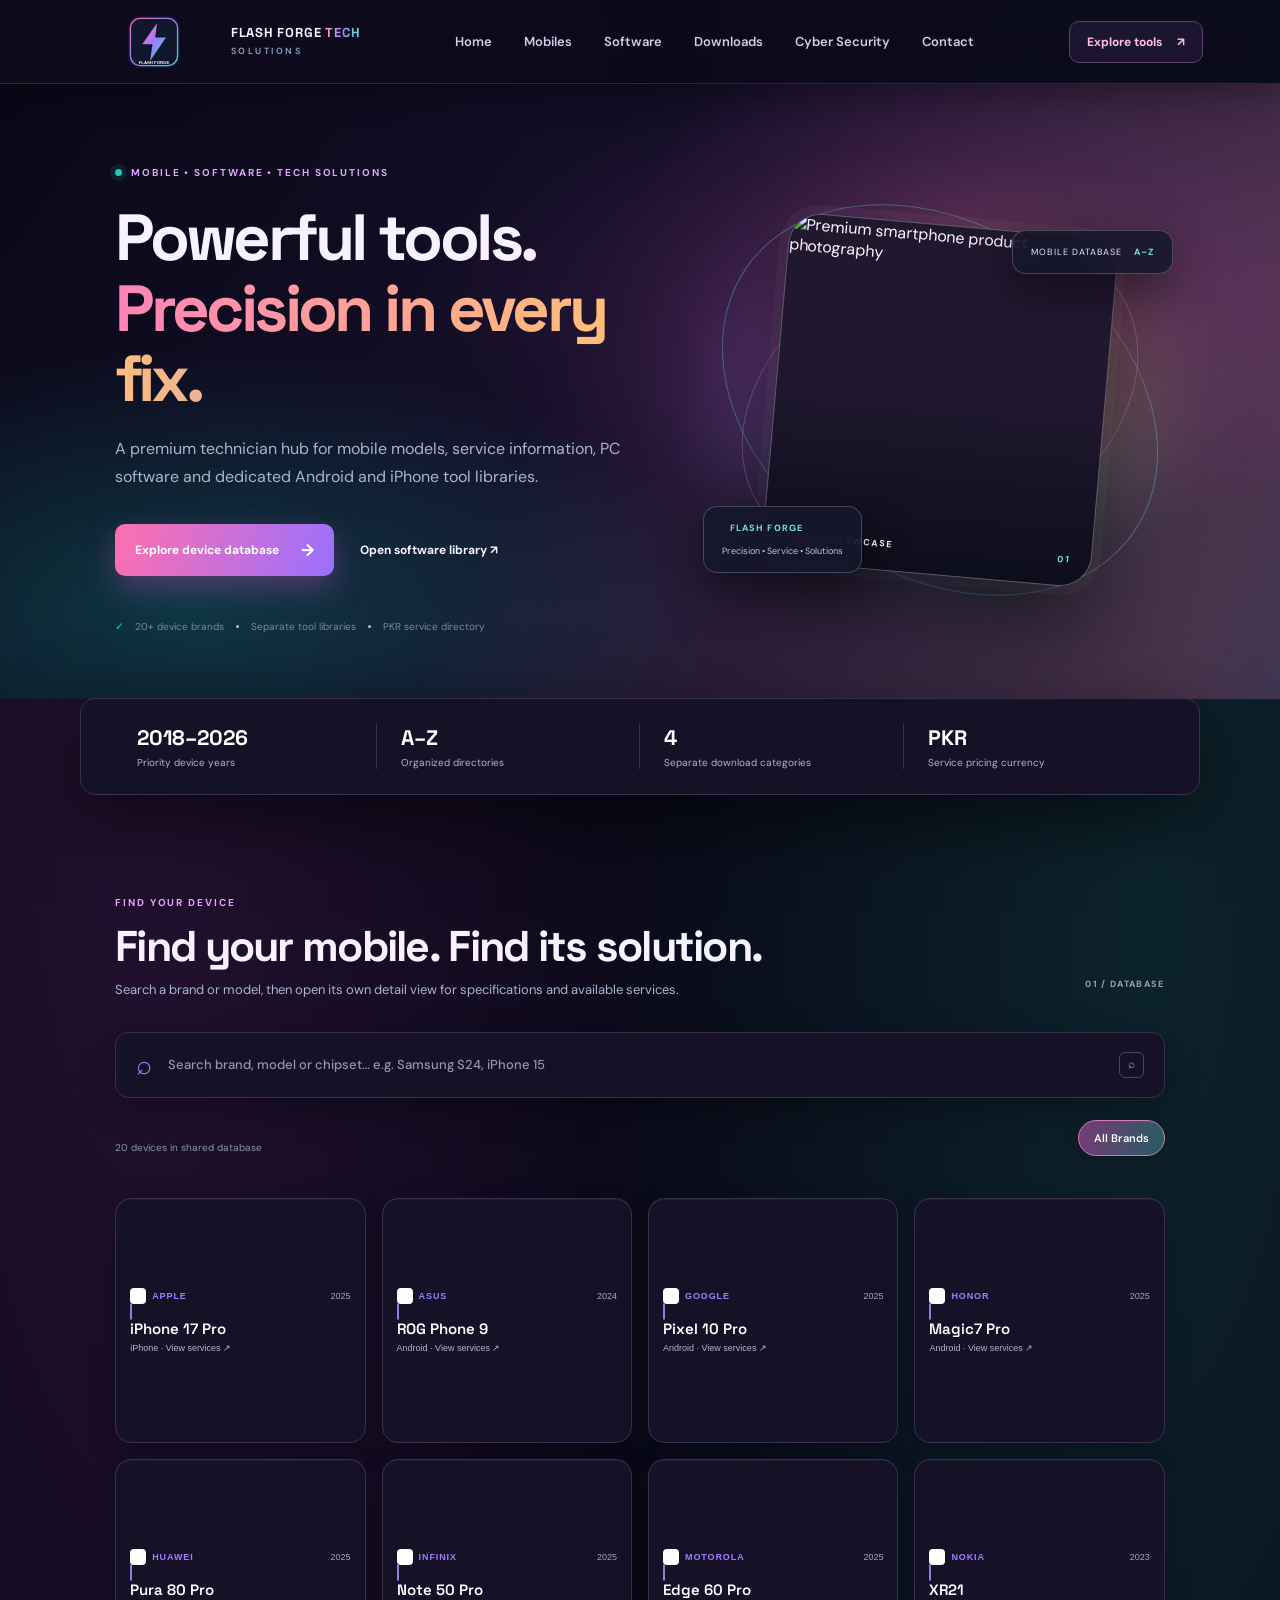
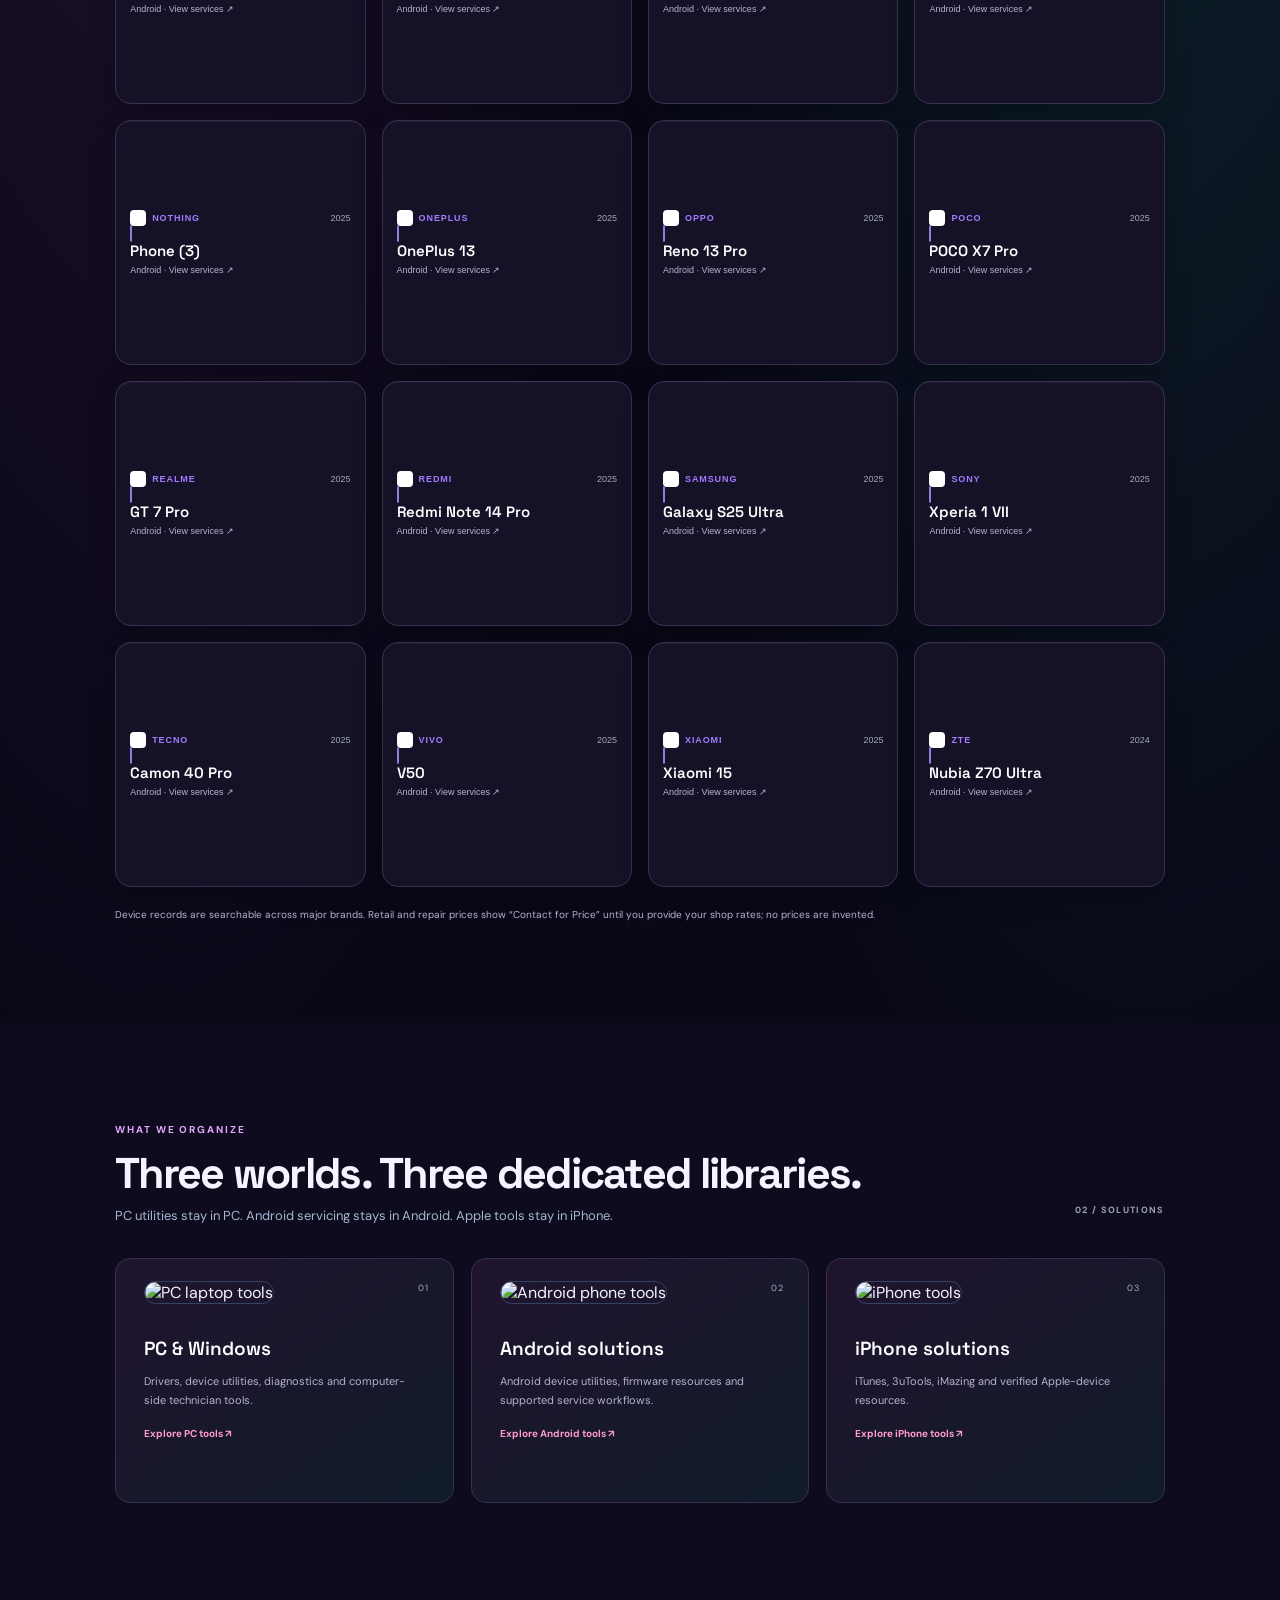
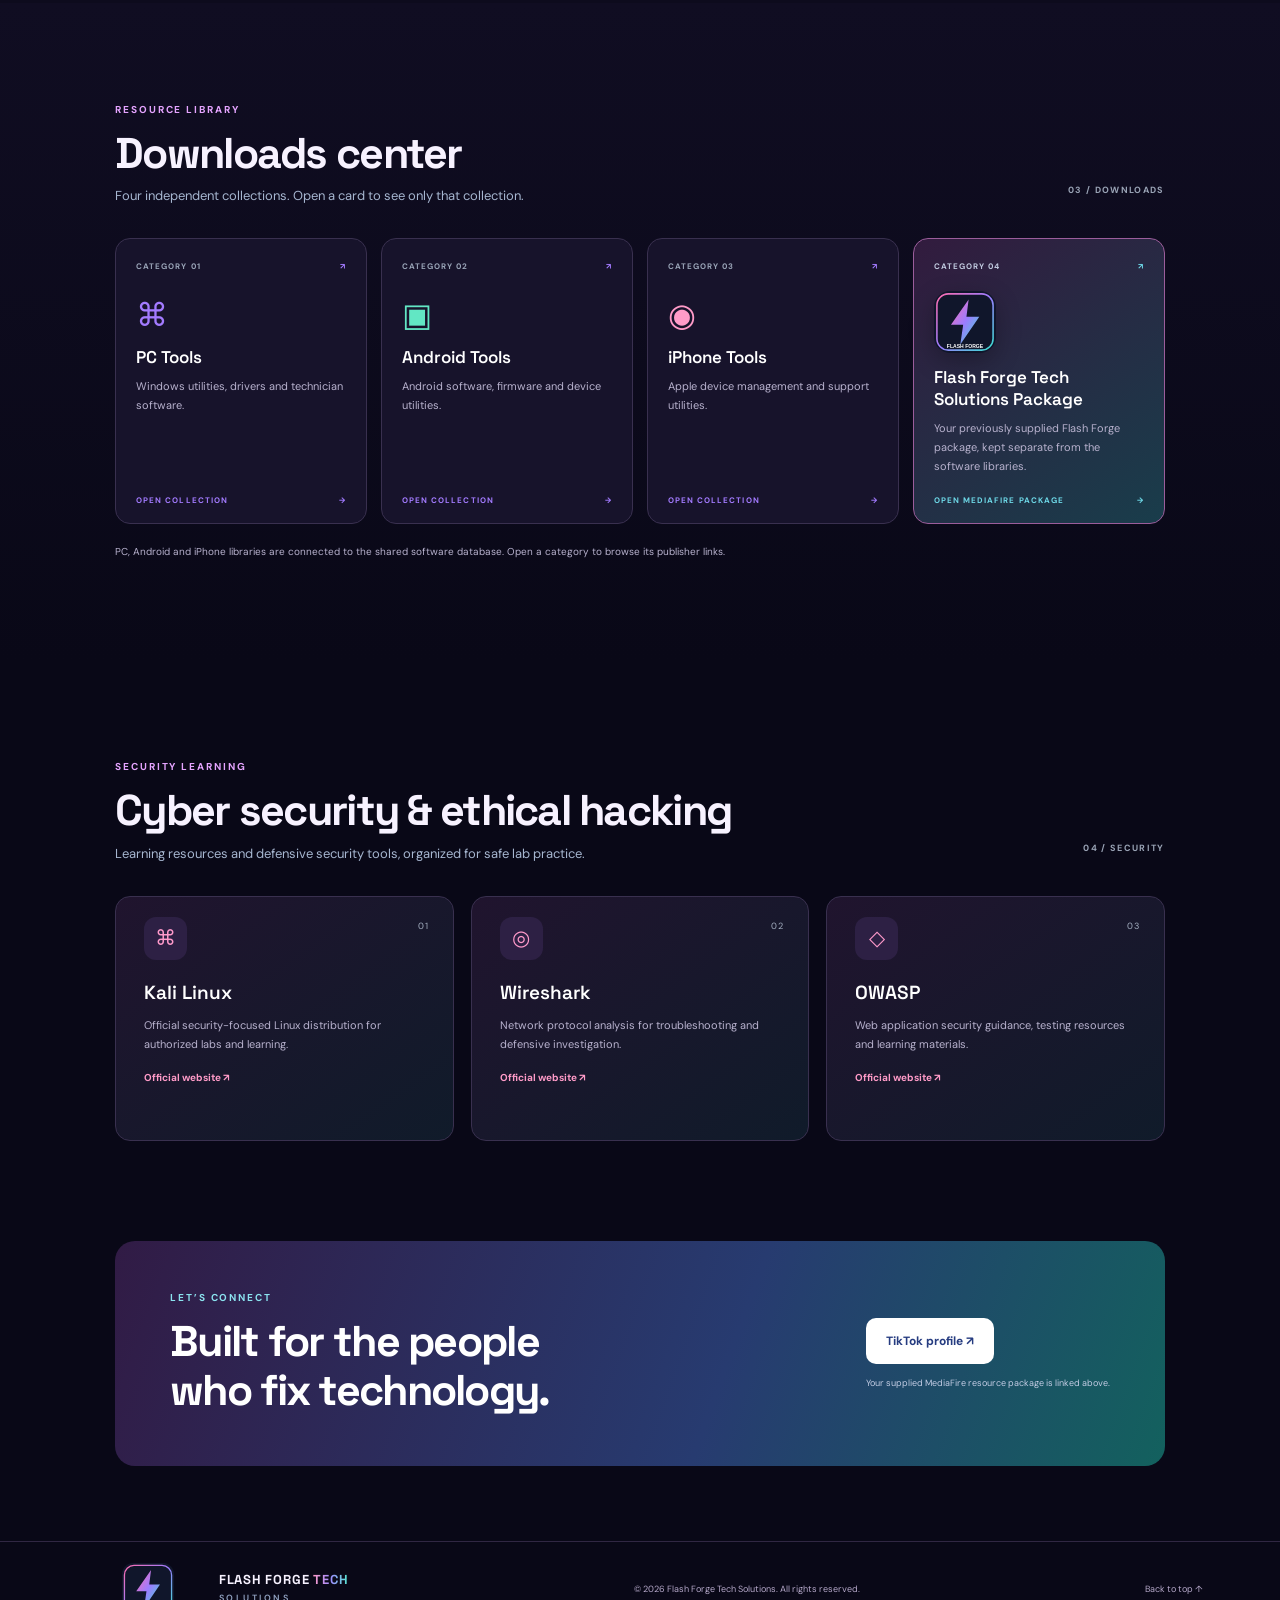
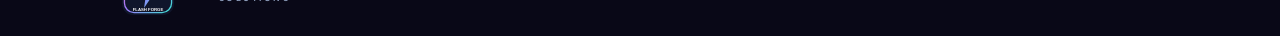
==== index.html @ 7432f32d "Show full dynamic A-Z mobile brand filters" ====
<!doctype html>
<html lang="en">
<head>
  <meta charset="utf-8">
  <meta name="viewport" content="width=device-width,initial-scale=1">
  <meta name="theme-color" content="#090817">
  <meta name="description" content="Flash Forge Tech Solutions — mobile software services, device database, PC tools, Android tools, iPhone tools and downloads.">
  <title>Flash Forge Tech Solutions | Premium Tech Hub</title><link rel="icon" href="assets/images/flash-forge-logo.svg" type="image/svg+xml">
  <link rel="preconnect" href="https://fonts.googleapis.com">
  <link rel="preconnect" href="https://fonts.gstatic.com" crossorigin>
  <link href="https://fonts.googleapis.com/css2?family=DM+Sans:wght@400;500;600;700&family=Space+Grotesk:wght@500;600;700&display=swap" rel="stylesheet">
  <link rel="stylesheet" href="assets/css/style.css">
  <script defer src="assets/js/database.js"></script>
  <script defer src="assets/js/software-database.js"></script>
  <script defer src="assets/js/app.js"></script>
</head>
<body>
<header class="site-header">
  <a class="brand" href="#" aria-label="Flash Forge Tech Solutions home"><img src="assets/images/flash-forge-logo.svg" alt="Flash Forge Tech Solutions logo" class="brand-logo"><span>FLASH FORGE <b>TECH</b><small>SOLUTIONS</small></span></a>
  <button class="menu-toggle" aria-label="Toggle navigation" aria-expanded="false">☰</button>
  <nav class="nav-links"><a href="#home">Home</a><a href="#devices">Mobiles</a><a href="#solutions">Software</a><a href="#downloads">Downloads</a><a href="#cyber">Cyber Security</a><a href="#contact">Contact</a></nav>
  <a class="header-cta" href="#devices">Explore tools <span>↗</span></a>
</header>
<main id="home">
<section class="hero">
  <div class="hero-copy">
    <div class="eyebrow"><span class="pulse"></span> MOBILE • SOFTWARE • TECH SOLUTIONS</div>
    <h1>Powerful tools.<br><span>Precision in every fix.</span></h1>
    <p class="hero-text">A premium technician hub for mobile models, service information, PC software and dedicated Android and iPhone tool libraries.</p>
    <div class="hero-actions"><a class="button primary" href="#devices">Explore device database <span>→</span></a><a class="text-link" href="#downloads">Open software library ↗</a></div>
    <div class="hero-proof"><span class="proof-icon">✓</span><span>20+ device brands</span><i></i><span>Separate tool libraries</span><i></i><span>PKR service directory</span></div>
  </div>
  <div class="hero-art hero-showcase" aria-label="Smartphone product showcase"><div class="showcase-glow"></div><div class="showcase-photo"><img src="https://images.unsplash.com/photo-1546790852-24d1559726b5?auto=format&amp;fit=crop&amp;fm=jpg&amp;q=85&amp;w=1400" alt="Premium smartphone product photography" fetchpriority="high"><span class="photo-label">DEVICE SHOWCASE <b>01</b></span></div><div class="showcase-chip chip-top">MOBILE DATABASE <b>A–Z</b></div><div class="showcase-chip chip-bottom"><b>FLASH FORGE</b><span>Precision • Service • Solutions</span></div><span class="colour-orbit orbit-a"></span><span class="colour-orbit orbit-b"></span></div>
</section>
<section class="stats"><div><strong>2018–2026</strong><span>Priority device years</span></div><div><strong>A–Z</strong><span>Organized directories</span></div><div><strong>4</strong><span>Separate download categories</span></div><div><strong>PKR</strong><span>Service pricing currency</span></div></section>
<section class="section device-section" id="devices">
  <div class="section-heading"><div><div class="eyebrow">FIND YOUR DEVICE</div><h2>Find your mobile. Find its solution.</h2><p>Search a brand or model, then open its own detail view for specifications and available services.</p></div><span class="section-index">01 / DATABASE</span></div>
  <div class="search-wrap"><span class="search-icon">⌕</span><input id="device-search" type="search" placeholder="Search brand, model or chipset… e.g. Samsung S24, iPhone 15" autocomplete="off"><kbd>⌕</kbd></div>
  <div class="filter-row"><span id="result-count">Loading device index…</span><div class="brand-strip" id="brand-strip" aria-label="Filter by mobile brand"><button class="brand-chip active" data-brand="all">All Brands</button></div></div>
  <div class="device-grid" id="device-grid" aria-live="polite"></div>
  <p class="database-note">Device records are searchable across major brands. Retail and repair prices show “Contact for Price” until you provide your shop rates; no prices are invented.</p>
</section>
<section class="section solution-section" id="solutions">
  <div class="section-heading"><div><div class="eyebrow">WHAT WE ORGANIZE</div><h2>Three worlds. Three dedicated libraries.</h2><p>PC utilities stay in PC. Android servicing stays in Android. Apple tools stay in iPhone.</p></div><span class="section-index">02 / SOLUTIONS</span></div>
  <div class="solution-grid">
    <article class="solution-card"><span class="card-number">01</span><img class="solution-banner" src="https://images.unsplash.com/photo-1496181133206-80ce9b88a853?auto=format&fit=crop&w=1100&q=88" alt="PC laptop tools"><h3>PC & Windows</h3><p>Drivers, device utilities, diagnostics and computer-side technician tools.</p><a href="#downloads">Explore PC tools ↗</a></article>
    <article class="solution-card"><span class="card-number">02</span><img class="solution-banner" src="https://images.unsplash.com/photo-1598327105666-5b89351aff97?auto=format&fit=crop&w=1100&q=88" alt="Android phone tools"><h3>Android solutions</h3><p>Android device utilities, firmware resources and supported service workflows.</p><a href="#downloads">Explore Android tools ↗</a></article>
    <article class="solution-card"><span class="card-number">03</span><img class="solution-banner" src="https://images.unsplash.com/photo-1605236453806-6ff36851218e?auto=format&fit=crop&w=1100&q=88" alt="iPhone tools"><h3>iPhone solutions</h3><p>iTunes, 3uTools, iMazing and verified Apple-device resources.</p><a href="#downloads">Explore iPhone tools ↗</a></article>
  </div>
</section>
<section class="section downloads-section" id="downloads">
  <div class="section-heading"><div><div class="eyebrow">RESOURCE LIBRARY</div><h2>Downloads center</h2><p>Four independent collections. Open a card to see only that collection.</p></div><span class="section-index">03 / DOWNLOADS</span></div>
  <div class="download-grid">
    <a class="download-card pc" href="downloads.html#pc"><span class="download-top">CATEGORY 01 <b>↗</b></span><span class="download-symbol">⌘</span><h3>PC Tools</h3><p>Windows utilities, drivers and technician software.</p><span class="download-bottom">OPEN COLLECTION <b>→</b></span></a>
    <a class="download-card android" href="downloads.html#android"><span class="download-top">CATEGORY 02 <b>↗</b></span><span class="download-symbol">▣</span><h3>Android Tools</h3><p>Android software, firmware and device utilities.</p><span class="download-bottom">OPEN COLLECTION <b>→</b></span></a>
    <a class="download-card iphone" href="downloads.html#iphone"><span class="download-top">CATEGORY 03 <b>↗</b></span><span class="download-symbol">◉</span><h3>iPhone Tools</h3><p>Apple device management and support utilities.</p><span class="download-bottom">OPEN COLLECTION <b>→</b></span></a>
    <a class="download-card package" href="https://www.mediafire.com/file/yvxtqodemj9ymnk/Technex+Labs" target="_blank" rel="noopener noreferrer"><span class="download-top">CATEGORY 04 <b>↗</b></span><img class="package-logo" src="assets/images/flash-forge-logo.svg" alt="Flash Forge website logo"><h3>Flash Forge Tech Solutions Package</h3><p>Your previously supplied Flash Forge package, kept separate from the software libraries.</p><span class="download-bottom">OPEN MEDIAFIRE PACKAGE <b>→</b></span></a>
  </div>
  <p class="database-note">PC, Android and iPhone libraries are connected to the shared software database. Open a category to browse its publisher links.</p>
</section>
<section class="section cyber-section" id="cyber"><div class="section-heading"><div><div class="eyebrow">SECURITY LEARNING</div><h2>Cyber security & ethical hacking</h2><p>Learning resources and defensive security tools, organized for safe lab practice.</p></div><span class="section-index">04 / SECURITY</span></div><div class="solution-grid"><article class="solution-card"><span class="card-number">01</span><div class="solution-icon">⌘</div><h3>Kali Linux</h3><p>Official security-focused Linux distribution for authorized labs and learning.</p><a href="https://www.kali.org/" target="_blank" rel="noopener noreferrer">Official website ↗</a></article><article class="solution-card"><span class="card-number">02</span><div class="solution-icon">◎</div><h3>Wireshark</h3><p>Network protocol analysis for troubleshooting and defensive investigation.</p><a href="https://www.wireshark.org/" target="_blank" rel="noopener noreferrer">Official website ↗</a></article><article class="solution-card"><span class="card-number">03</span><div class="solution-icon">◇</div><h3>OWASP</h3><p>Web application security guidance, testing resources and learning materials.</p><a href="https://owasp.org/" target="_blank" rel="noopener noreferrer">Official website ↗</a></article></div></section>
<section class="contact-band" id="contact"><div><div class="eyebrow">LET’S CONNECT</div><h2>Built for the people<br>who fix technology.</h2></div><div class="contact-actions"><a class="button dark-button" href="https://www.tiktok.com/@technexlab" target="_blank" rel="noopener noreferrer">TikTok profile ↗</a><span>Your supplied MediaFire resource package is linked above.</span></div></section>
</main>
<footer><a class="brand footer-brand" href="#"><img src="assets/images/flash-forge-logo.svg" alt="Flash Forge Tech Solutions logo" class="brand-logo"><span>FLASH FORGE <b>TECH</b><small>SOLUTIONS</small></span></a><span>© <span id="year"></span> Flash Forge Tech Solutions. All rights reserved.</span><a href="#home">Back to top ↑</a></footer>
<div class="modal" id="device-modal" aria-hidden="true"><div class="modal-backdrop" data-close></div><div class="modal-panel" role="dialog" aria-modal="true" aria-labelledby="modal-title"><button class="modal-close" data-close aria-label="Close">×</button><div class="modal-device-visual"><img id="modal-image" alt=""></div><div class="modal-brand" id="modal-brand"></div><h2 id="modal-title"></h2><p id="modal-description"></p><div class="spec-grid" id="spec-grid"></div><h3 class="service-heading">Available repair & software solutions</h3><div class="service-list" id="service-list"></div><p class="modal-footnote">Prices are shown only when verified. Contact for Price means a confirmed quote is required.</p></div></div>
</body></html>
---- assets/css/style.css ----
:root{--ink:#101a31;--muted:#69758b;--blue:#315cf5;--cyan:#21c9dc;--violet:#7958ef;--line:#e7ebf4;--paper:#f7f9ff;--white:#fff;--shadow:0 22px 70px rgba(37,59,112,.10)}*{box-sizing:border-box}html{scroll-behavior:smooth}body{margin:0;background:var(--paper);color:var(--ink);font-family:"DM Sans",sans-serif}a{color:inherit;text-decoration:none}.site-header{height:84px;display:flex;align-items:center;justify-content:space-between;padding:0 clamp(22px,6vw,92px);background:rgba(255,255,255,.88);border-bottom:1px solid var(--line);position:sticky;top:0;z-index:20;backdrop-filter:blur(18px)}.brand{display:flex;align-items:center;gap:11px;font:700 13px "Space Grotesk";letter-spacing:.06em}.brand>span:last-child{line-height:1.15}.brand b{color:var(--blue)}.brand small{display:block;font:600 9px "DM Sans";letter-spacing:.28em;color:#8b96aa;margin-top:4px}.brand-mark{width:39px;height:39px;border-radius:13px;display:grid;place-items:center;color:white;background:linear-gradient(135deg,var(--blue),var(--violet) 65%,var(--cyan));font:700 14px "Space Grotesk";box-shadow:0 8px 20px #526af044}.nav-links{display:flex;gap:32px;color:#58647a;font-size:13px;font-weight:600}.nav-links a:hover,.text-link:hover{color:var(--blue)}.header-cta{font-size:12px;font-weight:700;color:var(--blue);border:1px solid #dce4ff;padding:12px 17px;border-radius:10px;background:#f7f9ff}.header-cta span{padding-left:12px}.menu-toggle{display:none}.hero{min-height:590px;padding:82px clamp(22px,9vw,140px) 66px;display:grid;grid-template-columns:1.1fr .9fr;align-items:center;gap:50px;background:radial-gradient(ellipse at 80% 35%,#e5eaff 0,transparent 42%),linear-gradient(120deg,#fff 0%,#f7f9ff 70%,#f1f6ff 100%);overflow:hidden}.eyebrow{font-size:10px;letter-spacing:.19em;font-weight:700;color:var(--blue);display:flex;align-items:center;gap:9px}.pulse{width:7px;height:7px;border-radius:50%;background:#26c7b7;box-shadow:0 0 0 5px #26c7b71c}.hero h1{font:700 clamp(42px,5.1vw,69px)/1.08 "Space Grotesk";letter-spacing:-.055em;margin:24px 0 20px}.hero h1 span{background:linear-gradient(90deg,var(--blue),#7656eb 60%,#16aeca);background-clip:text;color:transparent}.hero-text{font-size:16px;line-height:1.8;color:var(--muted);max-width:510px}.hero-actions{display:flex;align-items:center;gap:26px;margin-top:32px}.button{display:inline-flex;align-items:center;gap:22px;padding:15px 20px;border-radius:10px;font-size:12px;font-weight:700}.primary{background:linear-gradient(110deg,var(--blue),#6555e8);color:#fff;box-shadow:0 12px 26px #465fe633}.primary span{font-size:17px}.text-link{font-size:12px;font-weight:700}.hero-proof{display:flex;align-items:center;gap:12px;margin-top:44px;color:#7d879a;font-size:10px}.hero-proof i{height:3px;width:3px;border-radius:50%;background:#b6bfd0}.proof-icon{color:#16aa9d;font-weight:700}.hero-art{height:390px;position:relative;display:grid;place-items:center}.orbit{position:absolute;border:1px solid #9aabed55;border-radius:50%;transform:rotate(-23deg)}.orbit-one{width:340px;height:230px}.orbit-two{width:440px;height:310px;transform:rotate(42deg);border-color:#6ccbd355}.core{width:174px;height:174px;border-radius:48px;background:linear-gradient(145deg,#fff,#e9edff);box-shadow:inset 0 0 0 1px #fff,0 24px 70px #5c73c933;display:flex;flex-direction:column;align-items:center;justify-content:center;transform:rotate(-8deg);z-index:2}.core span{font:700 56px "Space Grotesk";letter-spacing:-.1em;background:linear-gradient(130deg,var(--blue),var(--violet),var(--cyan));background-clip:text;color:transparent}.core small{font:700 8px "DM Sans";letter-spacing:.3em;color:#66718c;text-align:center;line-height:1.5}.float-tag{position:absolute;z-index:3;background:#fff;border:1px solid #e7ebf5;box-shadow:var(--shadow);padding:13px 16px;border-radius:12px;font-size:8px;letter-spacing:.12em;color:#7c879c}.float-tag b{color:var(--blue);padding-left:12px}.tag-top{top:55px;right:0}.tag-bottom{bottom:55px;left:0}.tag-bottom b{display:block;padding:0 0 6px;color:var(--ink)}.tag-bottom span{letter-spacing:0}.spark{position:absolute;width:9px;height:9px;border-radius:3px;transform:rotate(45deg);background:var(--cyan);box-shadow:0 0 20px #21c9dc}.spark-one{top:85px;left:50px}.spark-two{right:40px;bottom:95px;background:var(--violet)}.stats{margin:0 auto;max-width:1120px;display:grid;grid-template-columns:repeat(4,1fr);background:#fff;border:1px solid var(--line);border-radius:15px;box-shadow:var(--shadow);transform:translateY(-1px);padding:25px 32px}.stats div{padding:0 24px;border-right:1px solid var(--line)}.stats div:last-child{border:0}.stats strong{display:block;font:700 21px "Space Grotesk"}.stats span{font-size:10px;color:var(--muted);display:block;margin-top:5px}.section{padding:100px clamp(22px,9vw,140px)}.section-heading{display:flex;justify-content:space-between;align-items:end;margin-bottom:34px}.section-heading h2,.contact-band h2{font:700 clamp(30px,3.4vw,43px)/1.15 "Space Grotesk";letter-spacing:-.04em;margin:13px 0 9px}.section-heading p{margin:0;color:var(--muted);font-size:13px}.section-index{font-size:9px;font-weight:700;letter-spacing:.15em;color:#9aa4b6;padding-bottom:8px}.search-wrap{height:66px;background:white;border:1px solid #e0e6f2;border-radius:13px;display:flex;align-items:center;padding:0 20px;gap:14px;box-shadow:0 10px 35px #344d8c0b}.search-icon{font-size:27px;color:var(--blue)}.search-wrap input{border:0;outline:0;flex:1;font:500 13px "DM Sans";color:var(--ink);min-width:0}.search-wrap input::placeholder{color:#a1aabb}.search-wrap kbd{font-size:12px;color:#9ba5b7;border:1px solid var(--line);padding:5px 8px;border-radius:6px}.filter-row{display:flex;align-items:center;justify-content:space-between;margin:22px 0;color:#8994a7;font-size:10px}.filters{display:flex;gap:7px}.filter{border:1px solid var(--line);background:white;color:#748097;padding:8px 13px;border-radius:30px;font:600 10px "DM Sans";cursor:pointer}.filter.active,.filter:hover{background:#edf1ff;border-color:#d9e1ff;color:var(--blue)}.device-grid{display:grid;grid-template-columns:repeat(4,1fr);gap:14px}.device-card{border:1px solid var(--line);background:white;border-radius:13px;padding:18px;text-align:left;cursor:pointer;transition:.2s;min-height:156px}.device-card:hover{transform:translateY(-4px);box-shadow:var(--shadow);border-color:#cbd6ff}.device-top{display:flex;justify-content:space-between;align-items:center}.device-brand{font-size:9px;color:var(--blue);font-weight:700;letter-spacing:.1em}.device-year{font-size:9px;color:#a0a9b9}.device-thumb{height:48px;width:38px;margin:13px 0 8px;border:2px solid #b7c5f2;border-radius:9px;position:relative;background:linear-gradient(150deg,#f8faff,#e8edff)}.device-thumb:after{content:"";position:absolute;width:10px;height:3px;border-radius:4px;background:#aab8e7;top:4px;left:12px}.device-card h3{font:600 14px "Space Grotesk";margin:0}.device-card small{display:block;color:#98a2b3;font-size:9px;margin-top:5px}.database-note{font-size:10px;line-height:1.7;color:#929caf;margin:19px 0 0}.solution-section{background:#fff}.solution-grid{display:grid;grid-template-columns:repeat(3,1fr);gap:17px}.solution-card{position:relative;border:1px solid var(--line);border-radius:15px;padding:28px;background:linear-gradient(145deg,#fff,#f9faff);min-height:245px}.card-number{position:absolute;right:24px;top:23px;font-size:9px;color:#a3aec0;letter-spacing:.12em}.solution-icon{width:43px;height:43px;border-radius:12px;display:grid;place-items:center;background:#edf1ff;color:var(--blue);font-size:21px}.solution-card h3{font:600 19px "Space Grotesk";margin:20px 0 8px}.solution-card p,.download-card p{font-size:11px;line-height:1.7;color:var(--muted);min-height:38px}.solution-card>a{font-size:10px;color:var(--blue);font-weight:700}.downloads-section{background:linear-gradient(180deg,#f7f9ff,#f0f4ff)}.download-grid{display:grid;grid-template-columns:repeat(4,1fr);gap:14px}.download-card{padding:22px 20px 18px;border-radius:15px;min-height:260px;display:flex;flex-direction:column;background:white;border:1px solid var(--line);transition:.2s}.download-card:hover{transform:translateY(-5px);box-shadow:var(--shadow)}.download-top,.download-bottom{display:flex;justify-content:space-between;font-size:8px;letter-spacing:.13em;font-weight:700;color:#9aa5b8}.download-top b{color:var(--blue)}.download-symbol{font-size:32px;margin:23px 0 10px;color:var(--blue)}.download-card h3{font:600 17px "Space Grotesk";margin:0}.download-card p{margin:9px 0 20px;min-height:55px}.download-bottom{margin-top:auto;color:var(--blue);font-size:8px}.download-card.android .download-symbol{color:#159c83}.download-card.iphone .download-symbol{color:#7658df}.download-card.package{background:linear-gradient(145deg,#171f3b,#26396c);color:#fff;border:0}.package .download-top,.package p{color:#c2cbe0}.package .download-symbol,.package .download-top b,.package .download-bottom{color:#6ed9e8}.contact-band{margin:0 clamp(22px,9vw,140px) 75px;border-radius:20px;padding:50px 55px;background:linear-gradient(110deg,#1d2c58,#263b79 58%,#3859ba);color:white;display:flex;justify-content:space-between;align-items:center}.contact-band .eyebrow{color:#8be3ef}.contact-band h2{margin-bottom:0}.contact-actions{display:flex;flex-direction:column;align-items:flex-start;gap:13px}.dark-button{background:#fff;color:#263c80}.contact-actions span{font-size:9px;color:#c3cce4}footer{min-height:95px;padding:20px clamp(22px,6vw,92px);display:flex;justify-content:space-between;align-items:center;border-top:1px solid var(--line);background:#fff}footer>span,footer>a:last-child{font-size:9px;color:#8b96a8}.footer-brand{transform:scale(.85);transform-origin:left center}.modal{display:none;position:fixed;inset:0;z-index:50;align-items:center;justify-content:center;padding:20px}.modal.open{display:flex}.modal-backdrop{position:absolute;inset:0;background:#101a31a8;backdrop-filter:blur(5px)}.modal-panel{position:relative;width:min(520px,100%);background:#fff;border-radius:18px;padding:34px;box-shadow:0 25px 90px #07122b55}.modal-close{position:absolute;right:17px;top:12px;border:0;background:none;font-size:27px;color:#8b96a8;cursor:pointer}.modal-brand{font-size:10px;color:var(--blue);font-weight:700;letter-spacing:.15em}.modal-panel h2{font:700 28px "Space Grotesk";margin:9px 0}.modal-panel>p{font-size:12px;line-height:1.7;color:var(--muted)}.service-list{border-top:1px solid var(--line);margin-top:20px}.service-row{display:flex;justify-content:space-between;gap:15px;padding:13px 0;border-bottom:1px solid var(--line);font-size:11px}.service-row span:last-child{font-weight:700;color:var(--blue)}.modal-footnote{font-size:9px!important;color:#98a2b3!important}@media(max-width:900px){.nav-links{gap:15px}.hero{padding-left:6vw;padding-right:6vw}.stats{margin:0 20px}.device-grid{grid-template-columns:repeat(3,1fr)}.download-grid{grid-template-columns:repeat(2,1fr)}.section{padding:75px 6vw}}@media(max-width:650px){.site-header{height:70px}.menu-toggle{display:block;border:0;background:#eef2ff;color:var(--blue);border-radius:8px;padding:9px 12px;font-size:17px}.nav-links{display:none;position:absolute;top:69px;left:0;right:0;background:#fff;padding:20px 25px;flex-direction:column;border-bottom:1px solid var(--line)}.nav-links.show{display:flex}.header-cta{display:none}.hero{grid-template-columns:1fr;padding-top:65px;gap:0}.hero-art{height:290px;transform:scale(.82);margin-top:-5px}.hero h1{font-size:43px}.hero-proof{flex-wrap:wrap;margin-top:30px}.stats{grid-template-columns:repeat(2,1fr);gap:20px;padding:22px}.stats div:nth-child(2){border:0}.stats div{padding:0 10px}.section-heading{align-items:flex-start}.section-index{display:none}.device-grid{grid-template-columns:repeat(2,1fr)}.filter-row{align-items:flex-start;gap:12px;flex-direction:column}.filters{flex-wrap:wrap}.solution-grid{grid-template-columns:1fr}.download-grid{grid-template-columns:1fr 1fr}.download-card{padding:17px;min-height:245px}.contact-band{margin:0 18px 45px;padding:32px 25px;display:block}.contact-actions{margin-top:24px}footer{gap:15px;flex-wrap:wrap}footer>span{order:3;width:100%}.modal-panel{padding:27px 22px}}@media(max-width:390px){.download-grid{grid-template-columns:1fr}.device-grid{gap:9px}.device-card{padding:13px}.hero-actions{gap:15px;flex-wrap:wrap}}

/* FLASH FORGE — DARK NEON PREMIUM THEME */
:root{color-scheme:dark;--ink:#edf4ff;--muted:#a6b6d0;--blue:#668cff;--cyan:#36d9f2;--violet:#a28aff;--line:#263653;--paper:#080e1b;--white:#111c30;--shadow:0 22px 70px rgba(0,0,0,.42)}
body{background:#080e1b;color:#edf4ff}
.site-header{background:rgba(7,13,26,.9);border-color:#263653}
.brand small{color:#91a2c1}
.nav-links{color:#bdc9df}
.header-cta{background:#111d34;border-color:#31466d;color:#9db5ff}
.hero{background:radial-gradient(ellipse at 78% 38%,#253b75 0,transparent 43%),radial-gradient(ellipse at 8% 85%,#173c4d 0,transparent 34%),linear-gradient(120deg,#080e1b,#0c1528 68%,#101a31)}
.hero-text,.section-heading p{color:#a6b6d0}
.hero h1 span{background-image:linear-gradient(90deg,#76a0ff,#b18aff 58%,#42dff0)}
.orbit{border-color:#7898ff55}.orbit-two{border-color:#3bd7e755}
.core{background:linear-gradient(145deg,#1c2d4c,#101a30);box-shadow:inset 0 0 0 1px #607dbb55,0 24px 70px #0009}
.core small{color:#b7c7e6}
.float-tag{background:#14213a;border-color:#304568;color:#aebed9}
.tag-bottom b{color:#eef4ff}
.stats,.search-wrap,.device-card,.filter,.solution-card,.download-card{background:#111c30;border-color:#293b5b;color:#edf4ff}
.stats strong,.device-card h3,.solution-card h3,.download-card h3{color:#f2f6ff}
.stats span,.device-card small,.database-note,.download-card p,.solution-card p{color:#a4b4cd}
.stats div{border-color:#293b5b}
.search-wrap{box-shadow:0 10px 35px #0005}
.search-wrap input{background:transparent;color:#edf4ff}
.search-wrap input::placeholder{color:#8293b0}
.search-wrap kbd{border-color:#344765;color:#9aabc8}
.filter{color:#b5c4dc}
.filter.active,.filter:hover{background:#1b2d50;border-color:#5876c6;color:#a9c0ff}
.device-card:hover,.download-card:hover{border-color:#668cff;box-shadow:0 18px 55px #0008}
.device-thumb{background:linear-gradient(150deg,#1d3153,#111d34);border-color:#6686d4}
.device-thumb:after{background:#8ca8f4}
.solution-section{background:#0b1425}
.solution-card{background:linear-gradient(145deg,#14213a,#0e192c)}
.solution-icon{background:#1d3155;color:#8eabff}
.downloads-section{background:linear-gradient(180deg,#0b1425,#080e1b)}
.download-card{background:#111d32}
.download-card.package{background:linear-gradient(145deg,#172746,#263d70);border:1px solid #45649a}
.contact-band{background:linear-gradient(110deg,#14264b,#1d3971 58%,#3156a4)}
footer{background:#080e1b;border-color:#263653}
footer>span,footer>a:last-child{color:#9bacc7}
.modal-panel{background:#111d32;color:#edf4ff;border:1px solid #354969}
.modal-panel>p{color:#a8b8d2}
.service-list,.service-row{border-color:#30415f}
.modal-close{color:#b5c4dc}
@media(max-width:650px){.nav-links{background:#0c1729;border-color:#263653}}


/* FLASH FORGE COLOR-FLOW REFRESH */
:root{--blue:#9b78ff;--cyan:#37e6d0;--violet:#ff69b4;--line:#29304c;--paper:#080b17;--ink:#f6f4ff;--muted:#b4b1ca;--shadow:0 24px 80px rgba(0,0,0,.48)}
body{background:radial-gradient(ellipse at 12% 12%,#35204b66,transparent 32%),radial-gradient(ellipse at 88% 25%,#153e4666,transparent 34%),#080b17;color:#f6f4ff}
.site-header{background:rgba(9,11,25,.84);border-color:#34304c}
.brand-mark{border-radius:13px 5px 13px 5px;background:conic-gradient(from 0deg,#ff6b9d,#ffb86b,#70e6cb,#7b8cff,#c17bff,#ff6b9d);animation:markHue 9s linear infinite;box-shadow:0 0 25px #c17bff55}
.brand b{background:linear-gradient(90deg,#ff9bc8,#9f8cff,#58e7d2);background-clip:text;color:transparent}
.hero{background:radial-gradient(ellipse at 78% 40%,#8b3b8d44,transparent 38%),radial-gradient(ellipse at 20% 90%,#087f8060,transparent 35%),linear-gradient(125deg,#090d1b,#15102a 54%,#0b2028);position:relative}
.hero:before{content:"";position:absolute;inset:0;pointer-events:none;opacity:.17;background:linear-gradient(115deg,transparent 20%,#ff76b7 42%,#9b78ff 52%,#35e2cb 64%,transparent 80%);background-size:220% 220%;animation:flowGradient 14s ease-in-out infinite}
.hero-copy,.hero-art{position:relative;z-index:1}
.eyebrow{color:#e49cff}
.hero h1 span{background:linear-gradient(90deg,#ff83b8,#ffbd78,#9e91ff,#51e5d2);background-size:250% auto;animation:textFlow 8s linear infinite;background-clip:text;color:transparent}
.primary{background:linear-gradient(110deg,#ff6fae,#9a70ff 52%,#26cfc4);background-size:200% auto;animation:buttonFlow 8s ease infinite;box-shadow:0 12px 30px #b04fbb44}
.header-cta{background:#1b1730;border-color:#5b426d;color:#f4b5e0}
.hero-showcase{height:430px;isolation:isolate}
.showcase-glow{position:absolute;width:90%;height:75%;border-radius:50%;background:conic-gradient(#ff6da9,#ffbd6d,#62e7c4,#7f8dff,#c178ff,#ff6da9);filter:blur(55px);opacity:.36;animation:glowSpin 16s linear infinite}
.showcase-photo{position:relative;width:min(330px,78%);height:350px;border:1px solid #ffffff45;border-radius:32px;overflow:hidden;transform:rotate(5deg);box-shadow:0 30px 90px #000a,0 0 0 9px #ffffff0b;z-index:2;background:#20182f}
.showcase-photo img{width:100%;height:100%;object-fit:cover;display:block;filter:saturate(1.15) contrast(1.04)}
.showcase-photo:after{content:"";position:absolute;inset:45% 0 0;background:linear-gradient(transparent,#080b17cc)}
.photo-label{position:absolute;bottom:20px;left:20px;right:20px;z-index:2;font-size:9px;letter-spacing:.17em;color:white;font-weight:700}
.photo-label b{float:right;color:#70e6d2}
.showcase-chip{position:absolute;z-index:3;padding:15px 18px;border:1px solid #ffffff35;border-radius:14px;background:#15172bd9;backdrop-filter:blur(18px);box-shadow:0 15px 45px #0007;font-size:9px;letter-spacing:.12em;color:#e9e2ff}
.showcase-chip b{color:#70e6d2;padding-left:8px}
.chip-top{top:45px;right:-8px;animation:floatY 5s ease-in-out infinite}
.chip-bottom{bottom:42px;left:-12px;animation:floatY 6s ease-in-out infinite reverse}
.chip-bottom b{display:block;padding:0 0 6px;color:#ff9acb}
.chip-bottom span{font-size:9px;letter-spacing:0;color:#c7c2db}
.colour-orbit{position:absolute;border:1px solid #ffffff24;border-radius:50%;z-index:-1}
.orbit-a{width:420px;height:300px;transform:rotate(-28deg);border-color:#ff81bf66}
.orbit-b{width:470px;height:350px;transform:rotate(34deg);border-color:#56e4d466}
.stats,.search-wrap,.device-card,.filter,.solution-card,.download-card{background:#121326;border-color:#34304c}
.solution-card{background:linear-gradient(145deg,#17172d,#101927)}
.solution-icon{background:linear-gradient(135deg,#40244b,#173c43);color:#70e6d2}
.downloads-section{background:radial-gradient(ellipse at 90% 15%,#54234c55,transparent 34%),linear-gradient(180deg,#0b1020,#111126)}
.download-card{background:linear-gradient(145deg,#17172e,#111a29)}
.download-card.android .download-symbol{color:#62e7c4}.download-card.iphone .download-symbol{color:#ff9bc8}
.download-card.package{background:linear-gradient(135deg,#39234b,#163e43,#25204b);background-size:180% 180%;animation:flowGradient 14s ease infinite}
.contact-band{background:linear-gradient(110deg,#47244d,#29224f 48%,#14504f);background-size:200% 200%;animation:flowGradient 16s ease infinite}
.filter.active,.filter:hover{background:#342448;border-color:#a36bc3;color:#ffd2ec}
.device-card:hover{border-color:#9a72bc;box-shadow:0 18px 45px #a84f9a22}
@keyframes flowGradient{0%,100%{background-position:0% 50%}50%{background-position:100% 50%}}
@keyframes textFlow{to{background-position:250% center}}
@keyframes buttonFlow{0%,100%{background-position:0% 50%}50%{background-position:100% 50%}}
@keyframes glowSpin{to{transform:rotate(360deg)}}
@keyframes markHue{to{filter:hue-rotate(360deg)}}
@keyframes floatY{0%,100%{transform:translateY(0)}50%{transform:translateY(-11px)}}
@media(max-width:650px){.hero-showcase{height:340px}.showcase-photo{height:285px;width:min(260px,76%)}.chip-top{right:0;top:28px}.chip-bottom{left:0;bottom:20px}}
@media(prefers-reduced-motion:reduce){*,*:before,*:after{animation-duration:.01ms!important;animation-iteration-count:1!important;scroll-behavior:auto!important}}


/* FLASH FORGE CATEGORY ARTWORK + SHARED SEARCH */
.brand-mark-img{width:42px;height:42px;border-radius:13px;display:block;box-shadow:0 8px 24px #ad5ab744}
.solution-banner{width:100%;height:118px;object-fit:cover;border-radius:12px;margin:2px 0 12px;border:1px solid #344264}
.solution-card{overflow:hidden;background:linear-gradient(145deg,#141d35,#20162f);border-color:#35405d;color:#f3f5ff}
.solution-card p{color:#b5c1d7}
.solution-card>a{color:#ff9bc8}
.package-logo{width:62px;height:62px;border-radius:16px;object-fit:contain;margin:20px 0 13px;box-shadow:0 8px 25px #0004}
.device-brand{display:flex;align-items:center;gap:6px}
.device-brand img{width:16px;height:16px;object-fit:contain;border-radius:4px;background:#fff}
.device-thumb{width:100%;height:104px;border:1px solid #5c5a86;border-radius:12px;background-size:cover;background-position:center;margin:13px 0 10px;overflow:hidden}
.device-thumb:after{display:none}
.device-card{background:linear-gradient(145deg,#151d34,#21182f);border-color:#343e60;color:#f4f3ff}
.device-card h3{color:#fff;font-size:15px}
.device-card small{color:#b4bdd1}
.device-card:hover{border-color:#d17fca;box-shadow:0 15px 38px #9d55b52b}
.software-result{display:block;text-align:left}
.software-result .tool-result-icon{display:grid;place-items:center;width:48px;height:48px;border-radius:13px;margin:14px 0;background:linear-gradient(135deg,#f078b7,#8672ed,#35d9d0);color:#fff;font-size:25px}
.software-result small{line-height:1.5}
.search-wrap{background:#111a2d;border-color:#34415e}
.search-wrap input{background:transparent;color:#fff}
.search-wrap input::placeholder{color:#91a0bc}
.filter{background:#151d32;border-color:#34415e;color:#b8c4db}
.filter.active,.filter:hover{background:#35224a;border-color:#bd79bd;color:#ffb0d4}
.modal-panel{background:#111a2d;color:#f4f4ff;border:1px solid #465174}
.modal-panel>p{color:#b9c4d8}
.service-row{border-color:#35405a}
footer{background:#0b1222;border-color:#263653}
footer>span,footer>a:last-child{color:#9baac4}
@media(max-width:650px){.solution-banner{height:100px}.device-thumb{height:85px}}

/* FLASH FORGE PREMIUM NEON REWORK */
:root{color-scheme:dark;--ink:#f7f2ff;--muted:#b8b2ce;--blue:#a37bff;--cyan:#49e5d1;--violet:#ff70b7;--line:#39304f;--paper:#090817;--white:#151228;--shadow:0 24px 80px #0009}
body{background:radial-gradient(ellipse at 12% 15%,#4a1e5466,transparent 34%),radial-gradient(ellipse at 90% 18%,#124e4c66,transparent 35%),#090817;color:#f7f2ff}
.site-header{background:#0b0a1be8;border-color:#302743}.brand-logo{width:230px;height:auto;display:block}.brand{gap:0}.nav-links{color:#d4cbe8}.nav-links a:hover{color:#ff8bc4}.header-cta{background:#1b1530;border-color:#5d426d;color:#ffc0e0}
.hero{background:radial-gradient(ellipse at 78% 35%,#923b8d55,transparent 40%),radial-gradient(ellipse at 15% 85%,#087d7860,transparent 35%),linear-gradient(125deg,#090817,#17102c 54%,#0b2028);position:relative}
.hero:before{content:"";position:absolute;inset:0;pointer-events:none;opacity:.25;background:linear-gradient(115deg,transparent 20%,#ff76b7 42%,#9b78ff 52%,#35e2cb 64%,transparent 80%);background-size:220% 220%;animation:flowGradient 5s ease-in-out infinite}
.hero-copy,.hero-art{position:relative;z-index:1}.eyebrow{color:#e5a4ff}.hero h1 span{background:linear-gradient(90deg,#ff83b8,#ffbd78,#9e91ff,#51e5d2);background-size:250% auto;animation:textFlow 5s linear infinite;background-clip:text;color:transparent}
.primary{background:linear-gradient(110deg,#ff6fae,#9a70ff 52%,#26cfc4);background-size:200% auto;animation:buttonFlow 5s ease infinite;box-shadow:0 12px 30px #b04fbb66}
.hero-showcase{height:430px;isolation:isolate}.showcase-glow{position:absolute;width:90%;height:75%;border-radius:50%;background:conic-gradient(#ff6da9,#ffbd6d,#62e7c4,#7f8dff,#c178ff,#ff6da9);filter:blur(55px);opacity:.4;animation:glowSpin 10s linear infinite}
.showcase-photo{position:relative;width:min(330px,78%);height:350px;border:1px solid #ffffff45;border-radius:32px;overflow:hidden;transform:rotate(5deg);box-shadow:0 30px 90px #000a,0 0 0 9px #ffffff0b;z-index:2;background:#20182f}.showcase-photo img{width:100%;height:100%;object-fit:cover;display:block;filter:saturate(1.2) contrast(1.05)}.showcase-photo:after{content:"";position:absolute;inset:45% 0 0;background:linear-gradient(transparent,#080b17cc)}
.photo-label{position:absolute;bottom:20px;left:20px;right:20px;z-index:2;font-size:9px;letter-spacing:.17em;color:white;font-weight:700}.photo-label b{float:right;color:#70e6d2}
.showcase-chip{position:absolute;z-index:3;padding:15px 18px;border:1px solid #ffffff35;border-radius:14px;background:#15172bd9;backdrop-filter:blur(18px);box-shadow:0 15px 45px #0007;font-size:9px;letter-spacing:.12em;color:#e9e2ff}.showcase-chip b{color:#70e6d2;padding-left:8px}.showcase-chip span{display:block;font-size:9px;margin-top:5px;letter-spacing:0}.chip-top{top:45px;right:-8px;animation:floatY 5s ease-in-out infinite}.chip-bottom{bottom:42px;left:-12px;animation:floatY 6s ease-in-out infinite}
.stats,.search-wrap,.device-card,.filter,.solution-card,.download-card{background:#151228;border-color:#39304f;color:#f7f2ff}.stats strong,.device-card h3,.solution-card h3,.download-card h3{color:#fff}.stats span,.device-card small,.database-note,.download-card p,.solution-card p{color:#b8b2ce}.stats div{border-color:#39304f}.search-wrap{box-shadow:0 10px 35px #0005}.search-wrap input{background:transparent;color:#fff}.search-wrap input::placeholder{color:#9b91b3}.search-wrap kbd{border-color:#514466;color:#b9a9d0}.filter{color:#d5c9e9}.filter.active,.filter:hover{background:#38234c;border-color:#b45a9d;color:#ffd0e9}.device-card:hover,.download-card:hover{border-color:#ff7bbd;box-shadow:0 18px 55px #0008}.device-thumb{background:linear-gradient(150deg,#30204b,#172d3b);border-color:#927ce0}
.solution-section{background:#0d0b1d}.solution-card{background:linear-gradient(145deg,#20142e,#101b2a);overflow:hidden}.solution-icon{background:#2d2044;color:#ff9acb}
.downloads-section{background:linear-gradient(180deg,#100d22,#090817)}.download-card{background:#17132b}.download-card.package{background:linear-gradient(145deg,#321b3e,#193d4b);border:1px solid #9b5d9b}
.contact-band{background:linear-gradient(110deg,#311b45,#273b70 58%,#13615e)}footer{background:#090817;border-color:#302743}footer>span,footer>a:last-child{color:#b5a8c9}.footer-brand{transform:none}.footer-brand .brand-logo{width:190px}
.modal-panel{background:#151228;color:#f7f2ff;border:1px solid #514466}.modal-panel>p{color:#b8b2ce}.service-list,.service-row{border-color:#403650}.modal-close{color:#e4d5ef}
.solution-photo{width:100%;height:145px;object-fit:cover;border-radius:11px;margin-bottom:17px;border:1px solid #ffffff24}.solution-card{padding-top:20px}
.brand-strip{display:flex;gap:8px;flex-wrap:wrap;margin:0 0 20px}.brand-chip{border:1px solid #4c3b5e;background:#17132b;color:#d8c9eb;border-radius:30px;padding:8px 13px;font:600 10px "DM Sans";cursor:pointer}.brand-chip.active,.brand-chip:hover{background:linear-gradient(100deg,#773b78,#255c61);border-color:#d17ab4;color:#fff}
.device-grid{grid-template-columns:repeat(4,minmax(0,1fr));gap:16px}.device-card{padding:14px;min-height:245px;border-radius:16px}.device-image{display:block;height:150px;border-radius:11px;overflow:hidden;background:linear-gradient(135deg,#281b3e,#173d42);margin:12px 0 11px}.device-image img{width:100%;height:100%;object-fit:cover;display:block;transition:transform .35s}.device-card:hover .device-image img{transform:scale(1.06)}.device-image.image-fallback:after{content:"FLASH FORGE DEVICE";height:100%;display:grid;place-items:center;color:#c3a9e7;font-size:10px;letter-spacing:.15em}
.modal-device-visual{height:190px;border-radius:14px;overflow:hidden;background:#221832;margin:0 0 18px}.modal-device-visual img{width:100%;height:100%;object-fit:cover}.spec-grid{display:grid;grid-template-columns:repeat(3,1fr);gap:8px;margin:18px 0}.spec-grid>div{background:#211a35;border:1px solid #493957;border-radius:9px;padding:10px}.spec-grid small{display:block;color:#bda8d1;font-size:8px;text-transform:uppercase;letter-spacing:.1em}.spec-grid b{display:block;color:#fff;font-size:10px;margin-top:5px}.service-heading{font:600 15px "Space Grotesk";margin:18px 0 8px;color:#ffd0e9}
.security-grid{display:grid;grid-template-columns:repeat(4,1fr);gap:13px}.security-grid a{display:flex;align-items:center;gap:12px;flex-wrap:wrap;padding:17px;border:1px solid #40334f;border-radius:13px;background:linear-gradient(145deg,#20172f,#111d2a)}.security-grid img{width:36px;height:36px;object-fit:contain;background:#fff;border-radius:9px;padding:5px}.security-grid b{font:600 13px "Space Grotesk";color:#fff}.security-grid span{width:100%;font-size:10px;color:#b8b2ce}
@keyframes flowGradient{0%,100%{background-position:0% 50%}50%{background-position:100% 50%}}@keyframes textFlow{to{background-position:250% center}}@keyframes buttonFlow{0%,100%{background-position:0% center}50%{background-position:100% center}}@keyframes glowSpin{to{transform:rotate(360deg)}}@keyframes floatY{0%,100%{transform:translateY(0)}50%{transform:translateY(-10px)}}@keyframes markHue{to{filter:hue-rotate(360deg)}}
@media(max-width:900px){.device-grid{grid-template-columns:repeat(3,minmax(0,1fr))}.security-grid{grid-template-columns:repeat(2,1fr)}}
@media(max-width:650px){.brand-logo{width:180px}.nav-links{background:#0c0a1c;border-color:#39304f}.hero-showcase{height:320px}.showcase-photo{height:270px}.device-grid{grid-template-columns:repeat(2,minmax(0,1fr))}.device-image{height:125px}.security-grid{grid-template-columns:1fr 1fr}.spec-grid{grid-template-columns:repeat(2,1fr)}}
@media(max-width:390px){.security-grid{grid-template-columns:1fr}.device-grid{gap:9px}.device-card{padding:10px}}


/* FINAL NEON POLISH: consistent brand scale, compact banners, richer glow */
.site-header{box-shadow:0 8px 35px #0005}
.brand-logo{width:154px;height:auto;max-height:52px;object-fit:contain}
.footer-brand .brand-logo{width:142px}
.download-library .library-banner{display:none!important}
.download-library .category-art{display:block;width:100%;height:clamp(120px,18vw,190px);object-fit:contain;background:radial-gradient(ellipse at center,#352044,#101728 72%);padding:12px;margin:0 0 24px;border:1px solid #5b416c;border-radius:18px}
.download-hero,.download-library{position:relative;overflow:hidden}
.download-hero:after,.download-library:before{content:"";position:absolute;pointer-events:none;inset:0;background:linear-gradient(115deg,transparent 20%,#ff75bd12 43%,#9c83ff12 55%,#35e2d012 68%,transparent 84%);background-size:230% 230%;animation:flowGradient 8s ease-in-out infinite}
.download-hero>* ,.download-library>*{position:relative;z-index:1}
.software-card{box-shadow:inset 0 1px 0 #ffffff0b,0 12px 35px #0003}
.software-logo{box-shadow:0 0 0 1px #ffffff1a,0 0 22px #b86bc522}
.download-tabs a,.header-cta,.software-link{transition:.2s}
.download-tabs a:hover,.header-cta:hover,.software-link:hover{box-shadow:0 0 22px #d36ab855}
.brand-strip{gap:9px}
.brand-chip{font-size:11px;padding:10px 15px;box-shadow:inset 0 1px #ffffff0b,0 5px 18px #0003}
.device-card{box-shadow:inset 0 1px #ffffff0b,0 10px 28px #0003}
.device-image{height:164px}
@media(max-width:650px){.brand-logo{width:135px;max-height:46px}.footer-brand .brand-logo{width:130px}.device-image{height:130px}}
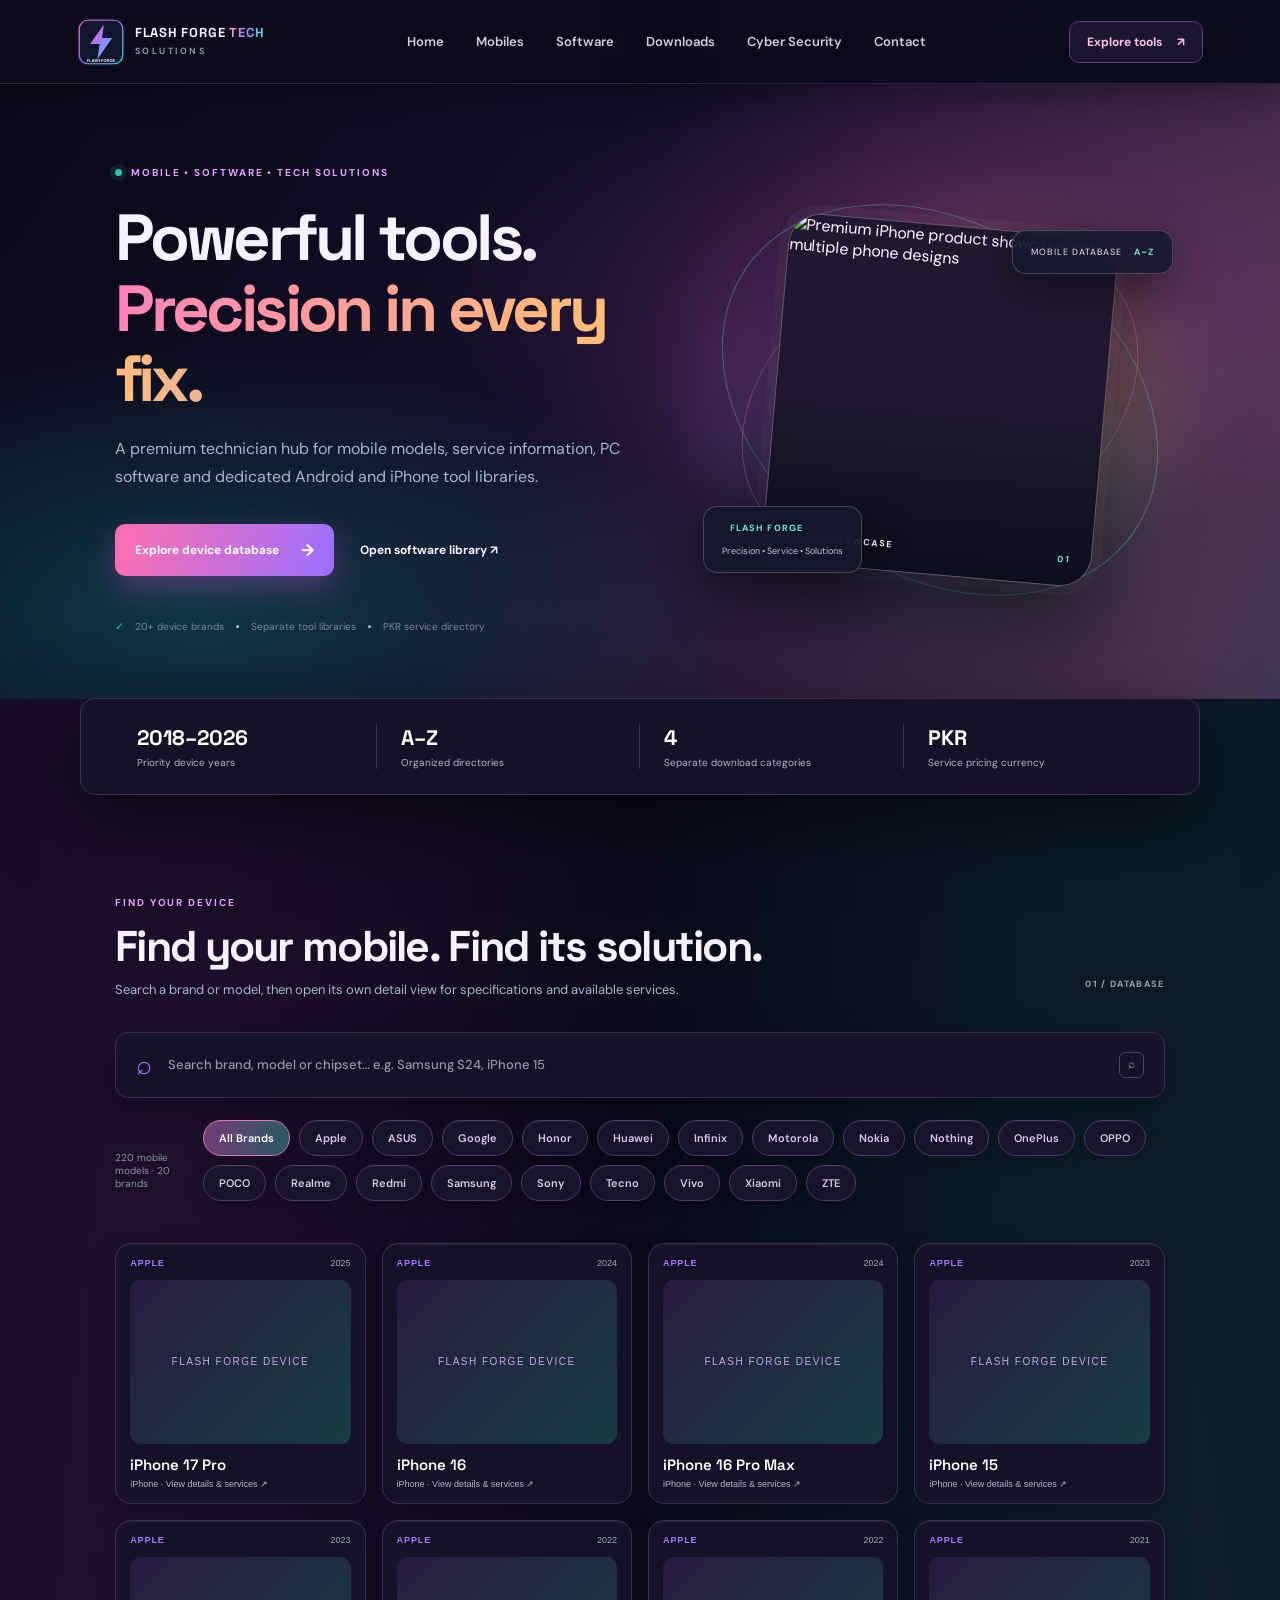
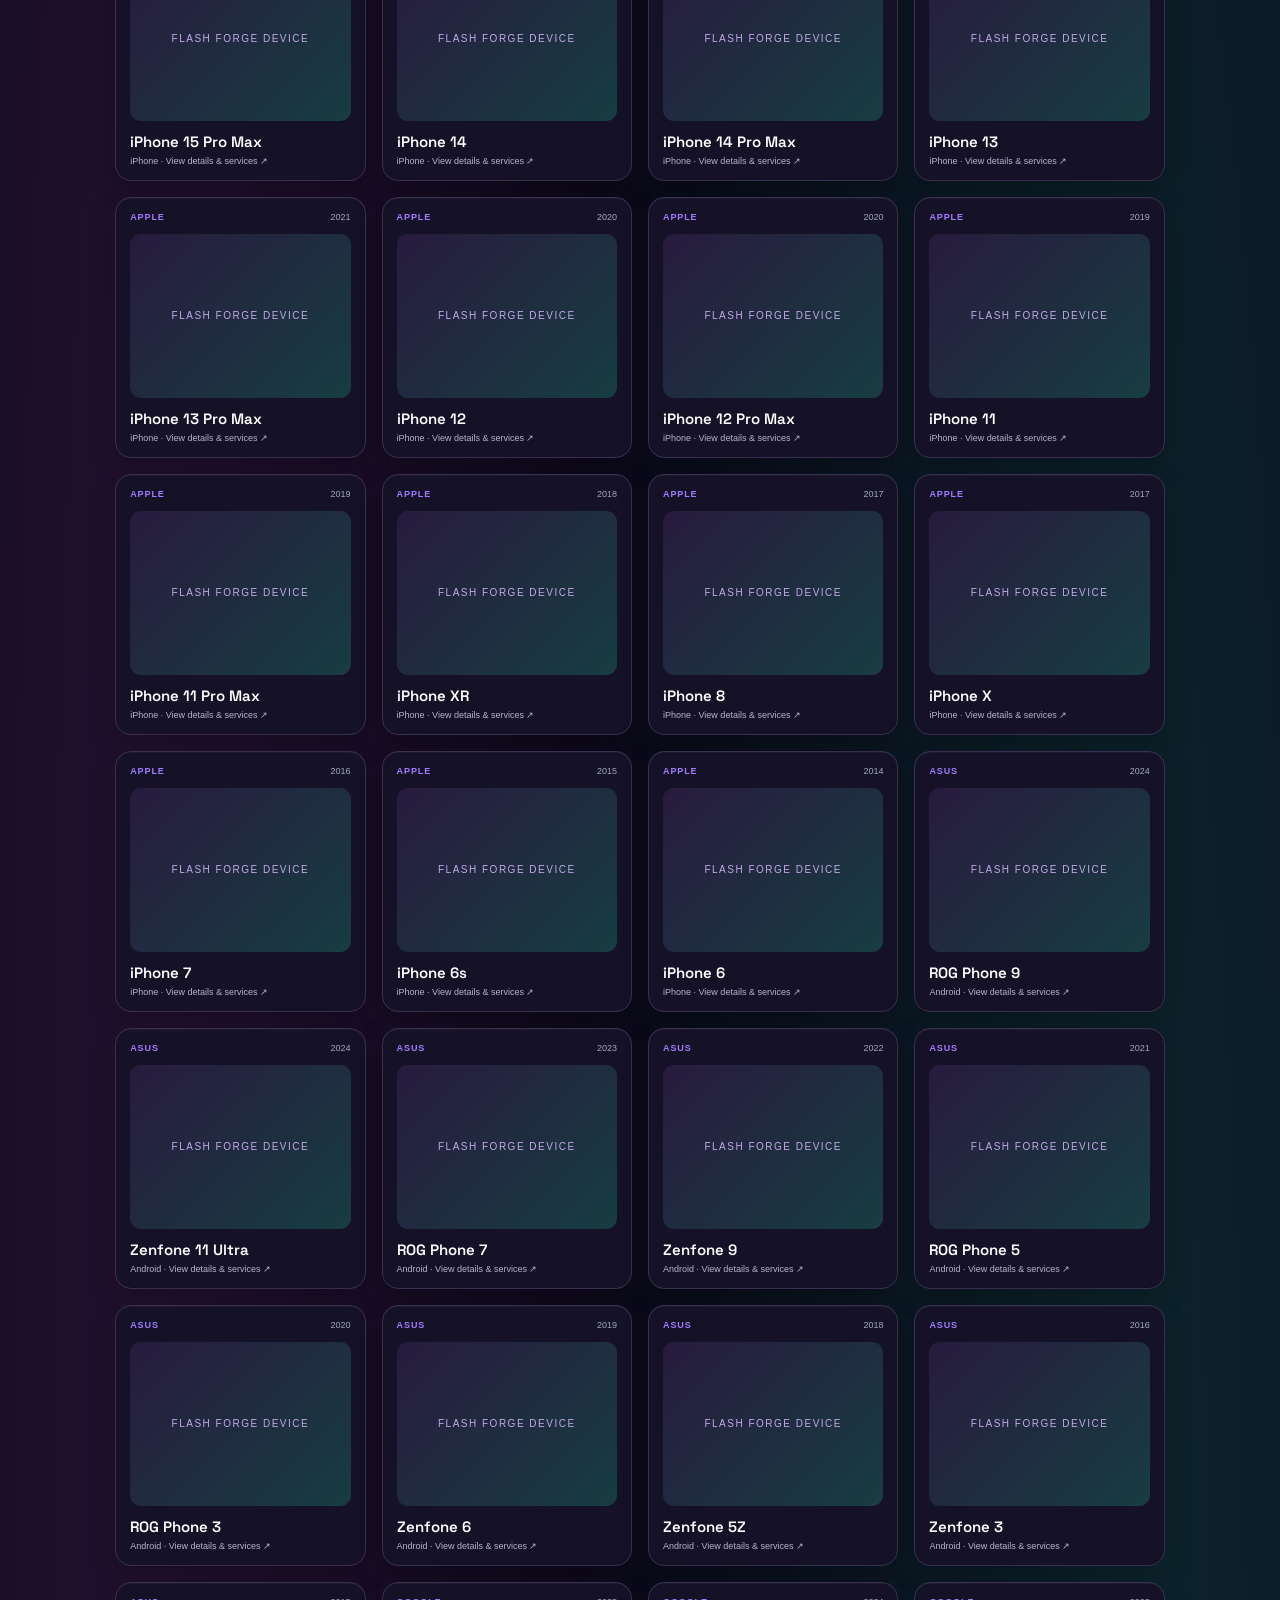
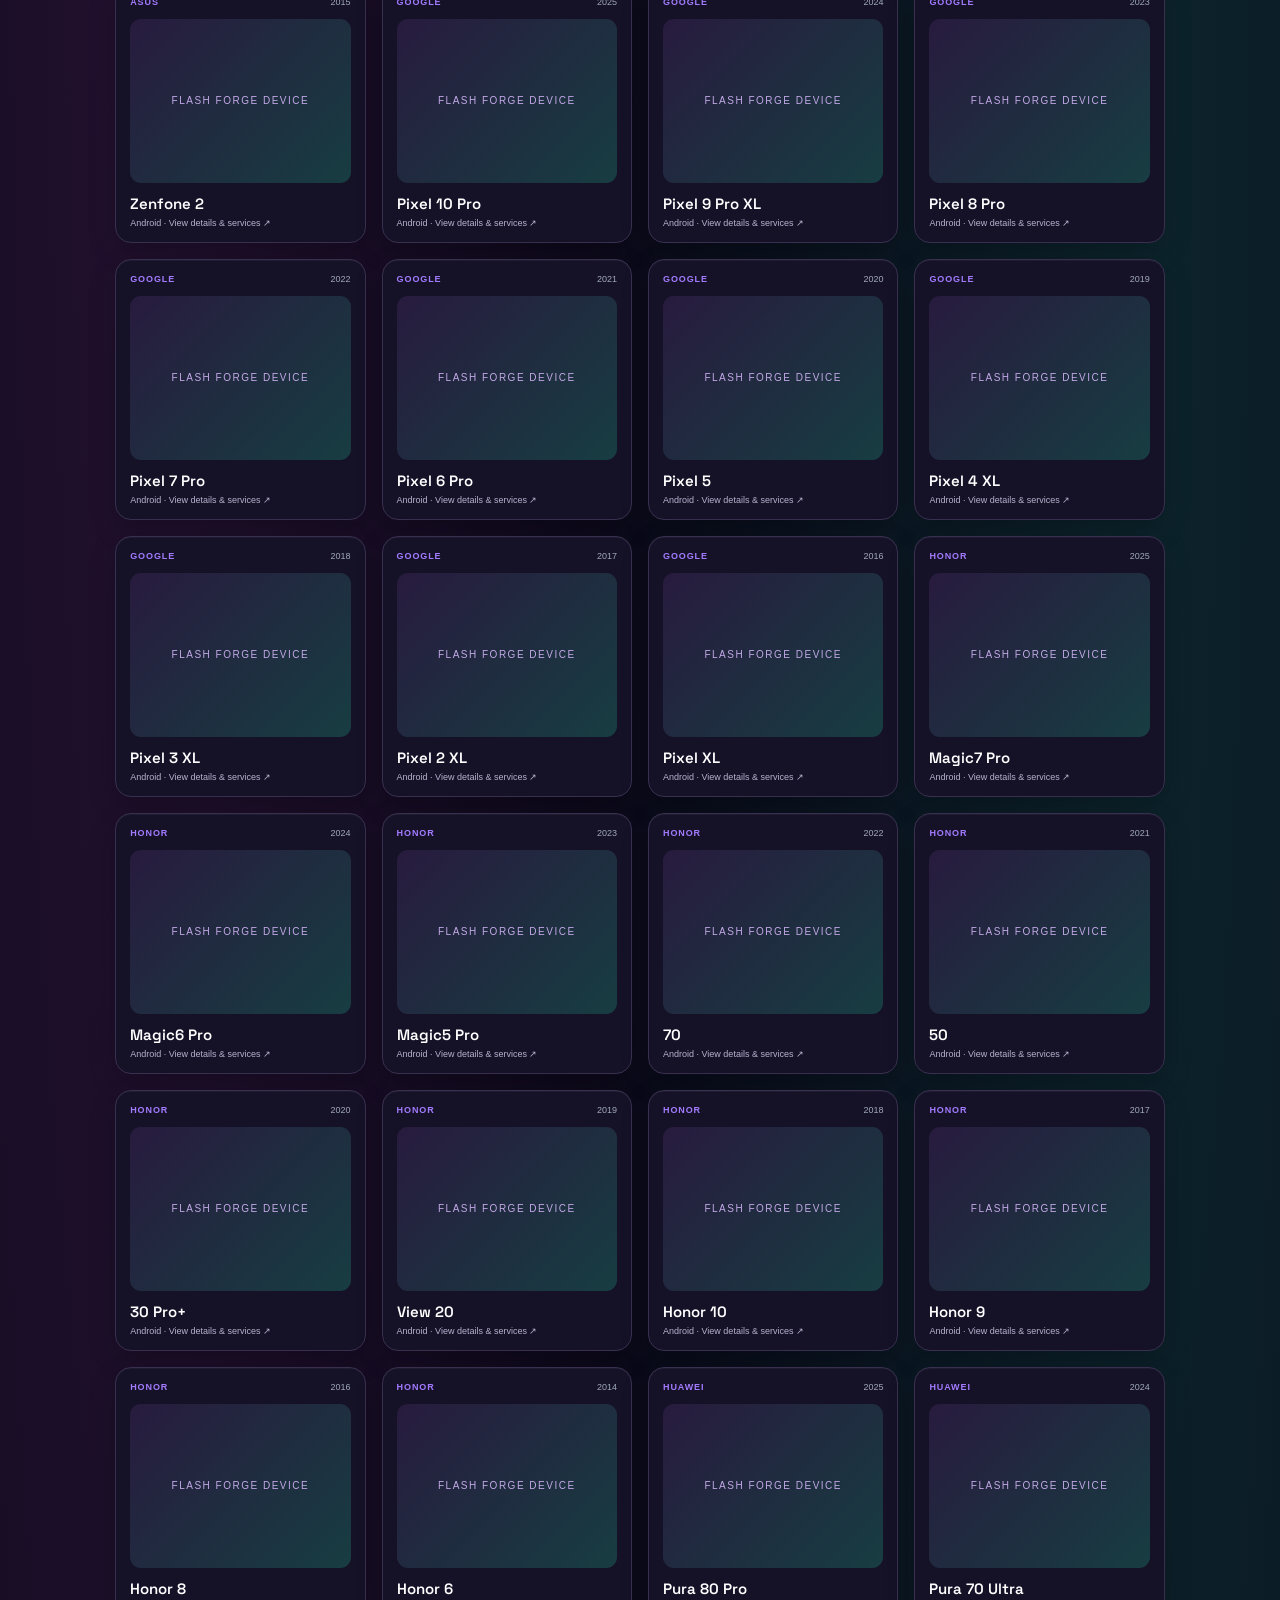
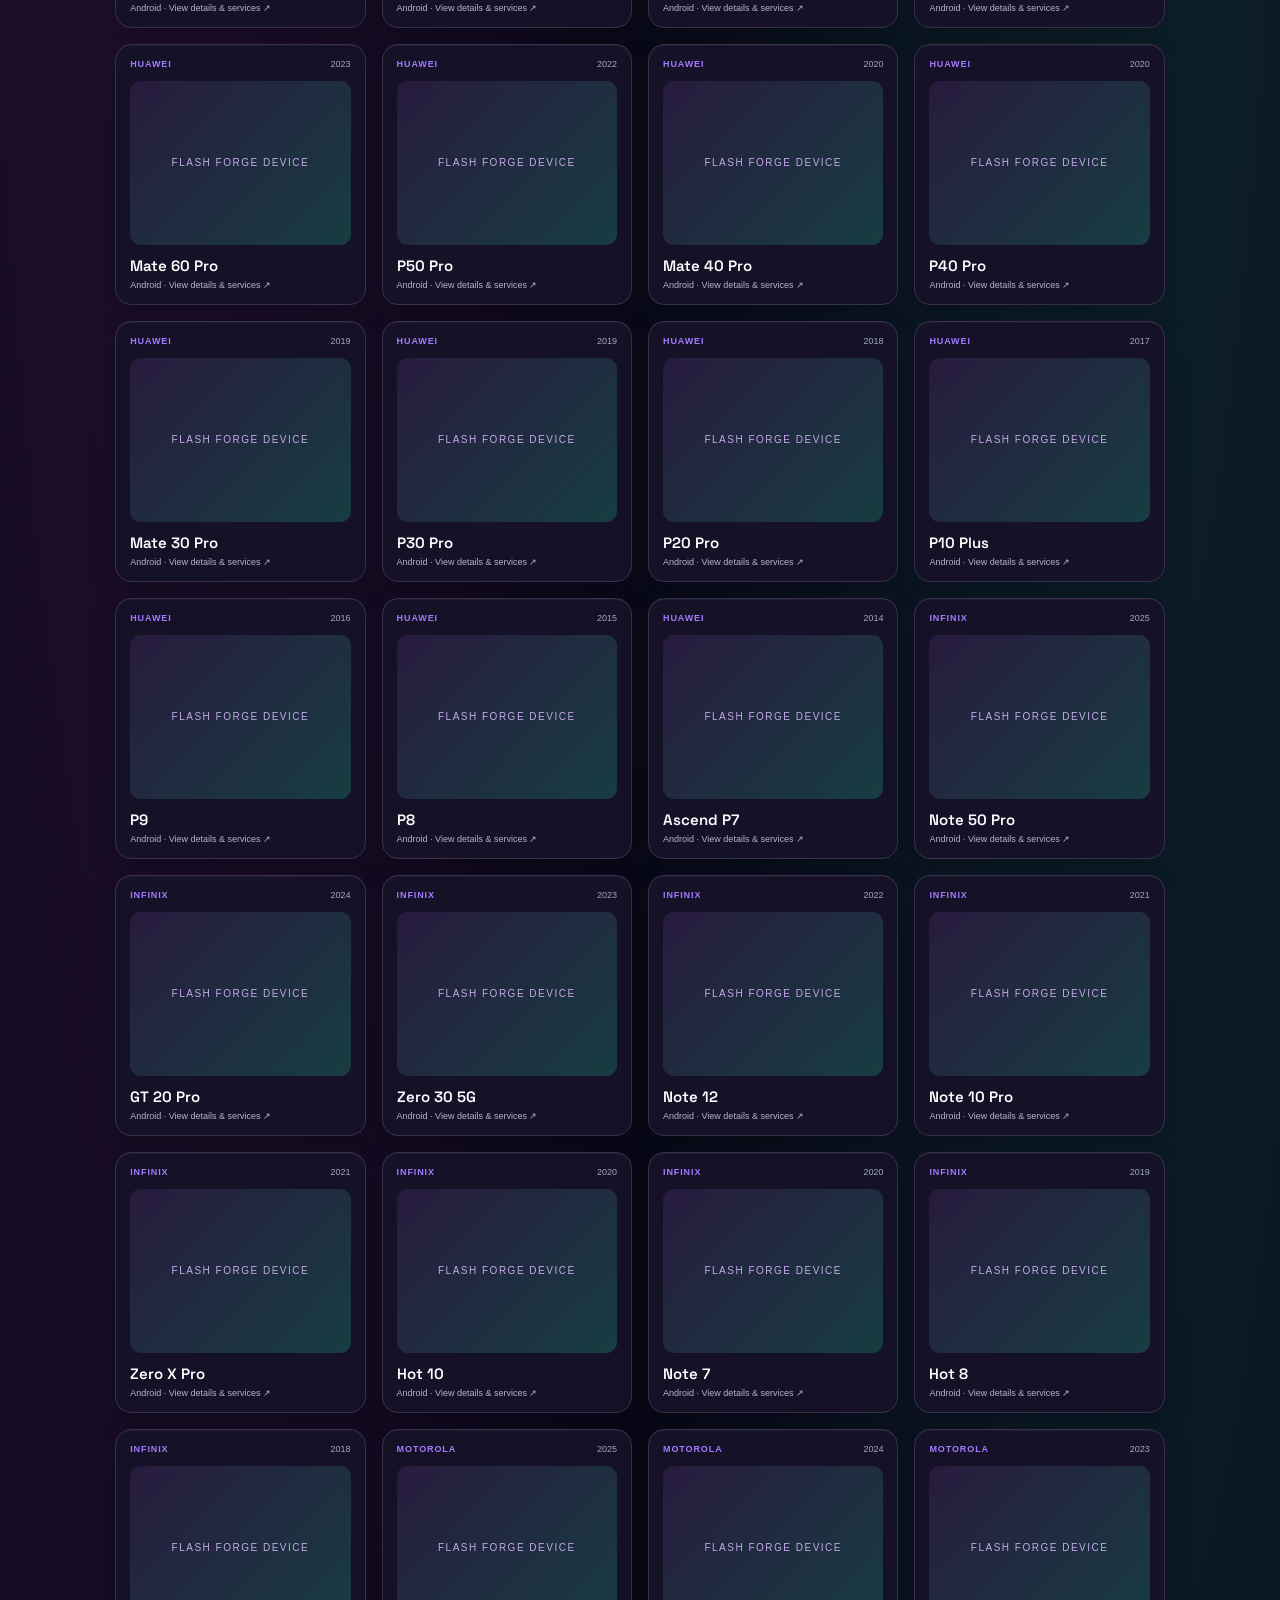
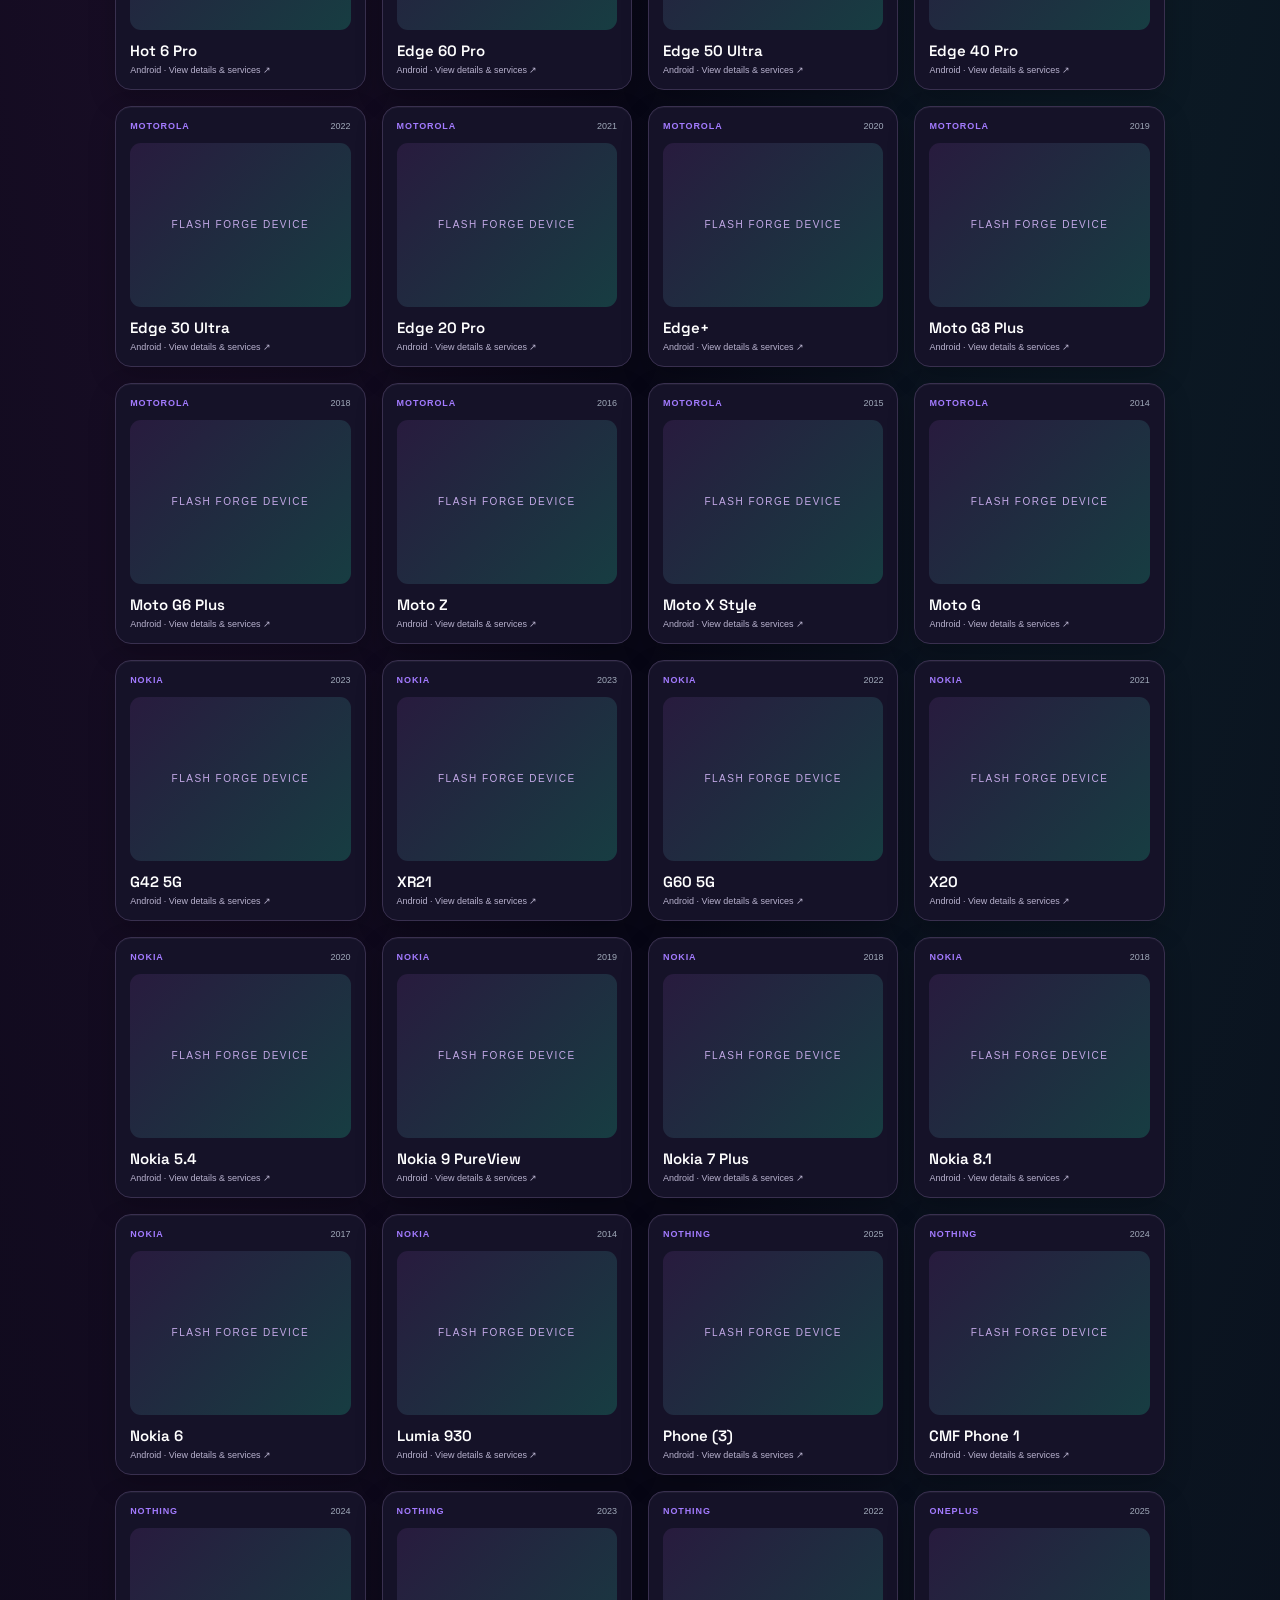
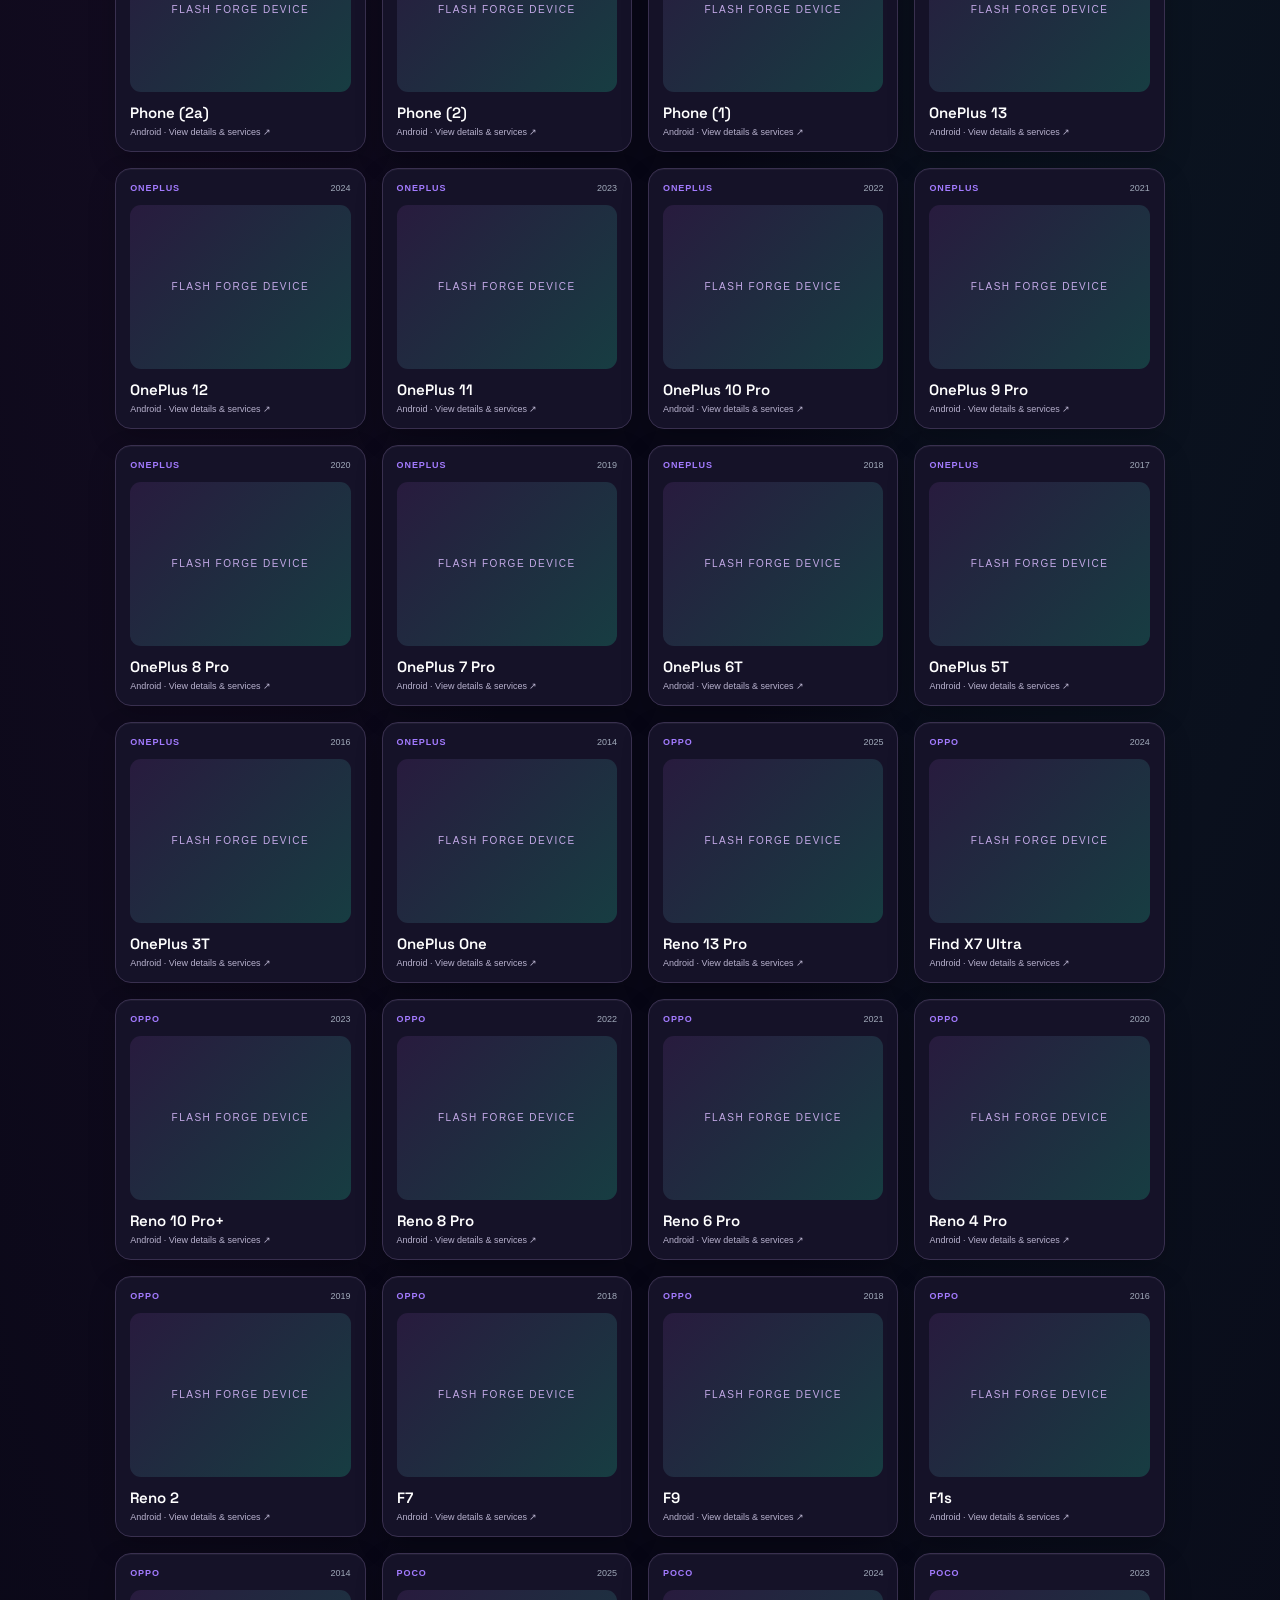
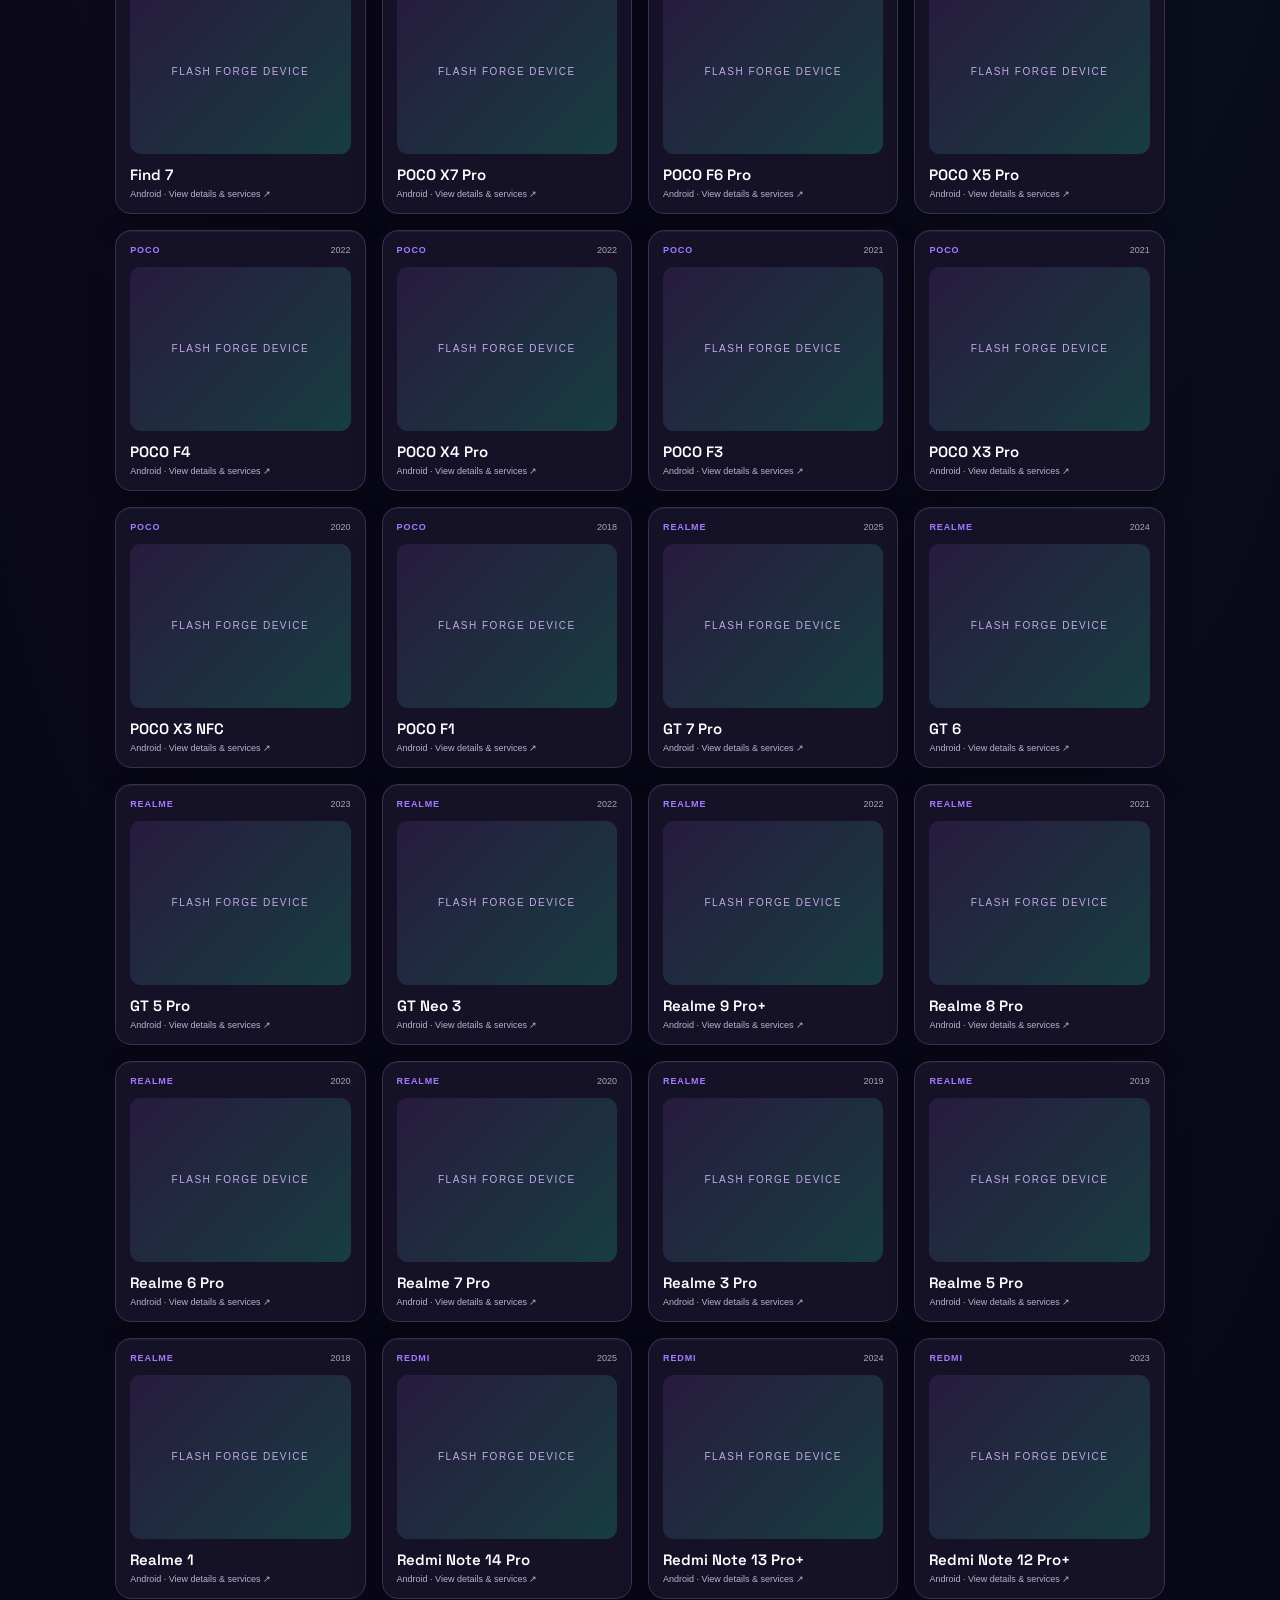
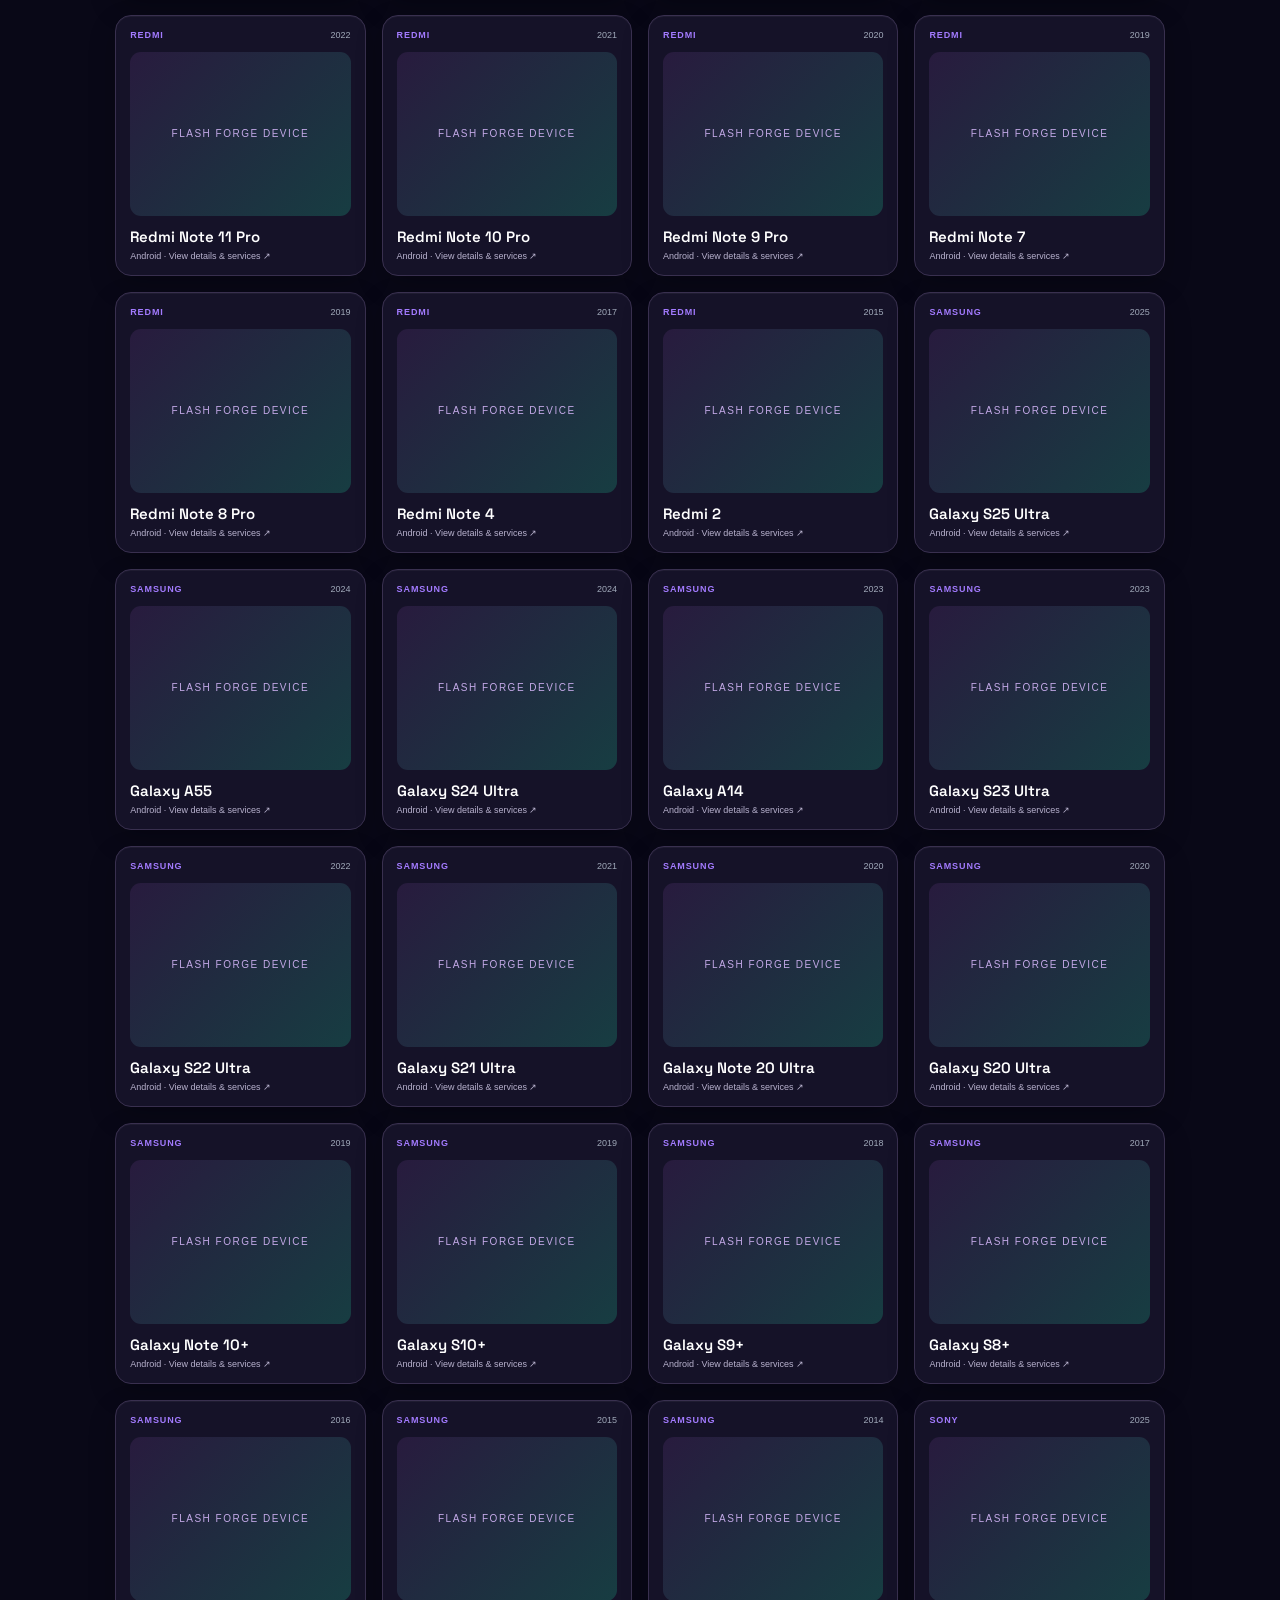
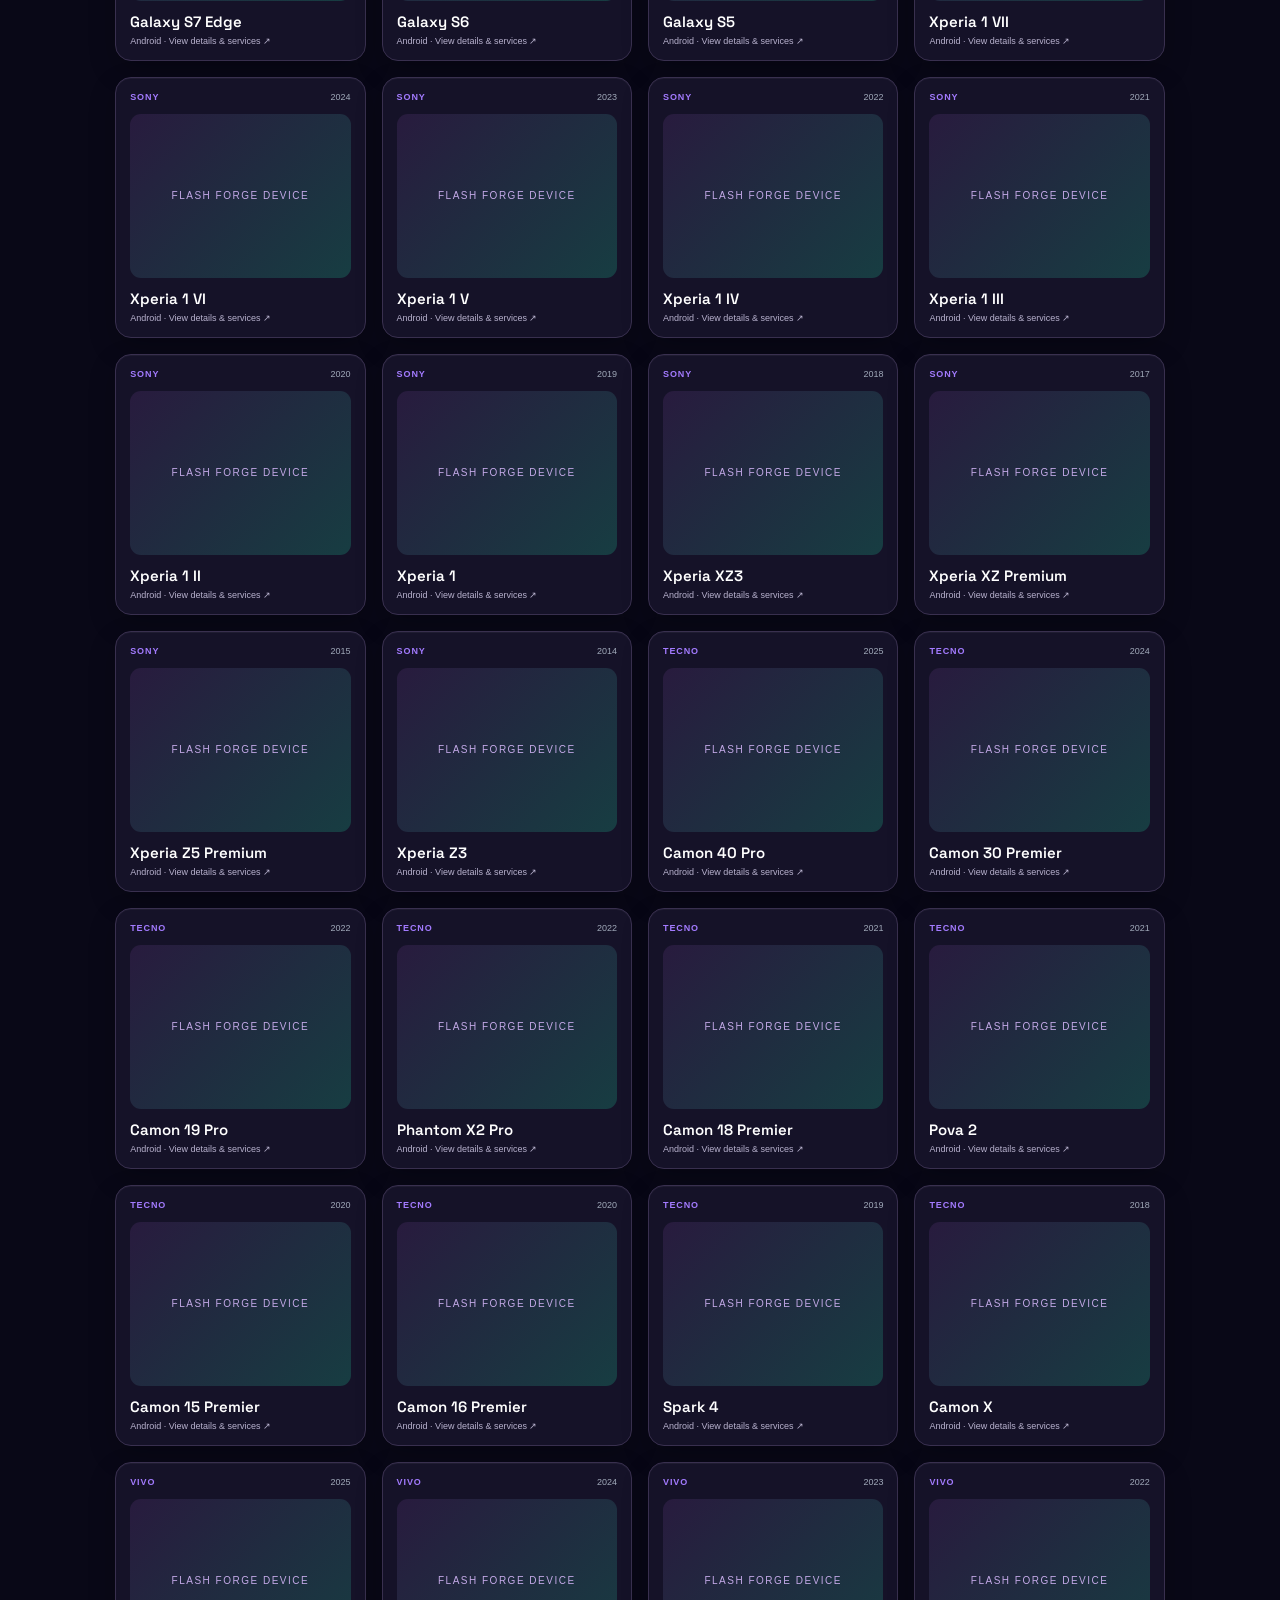
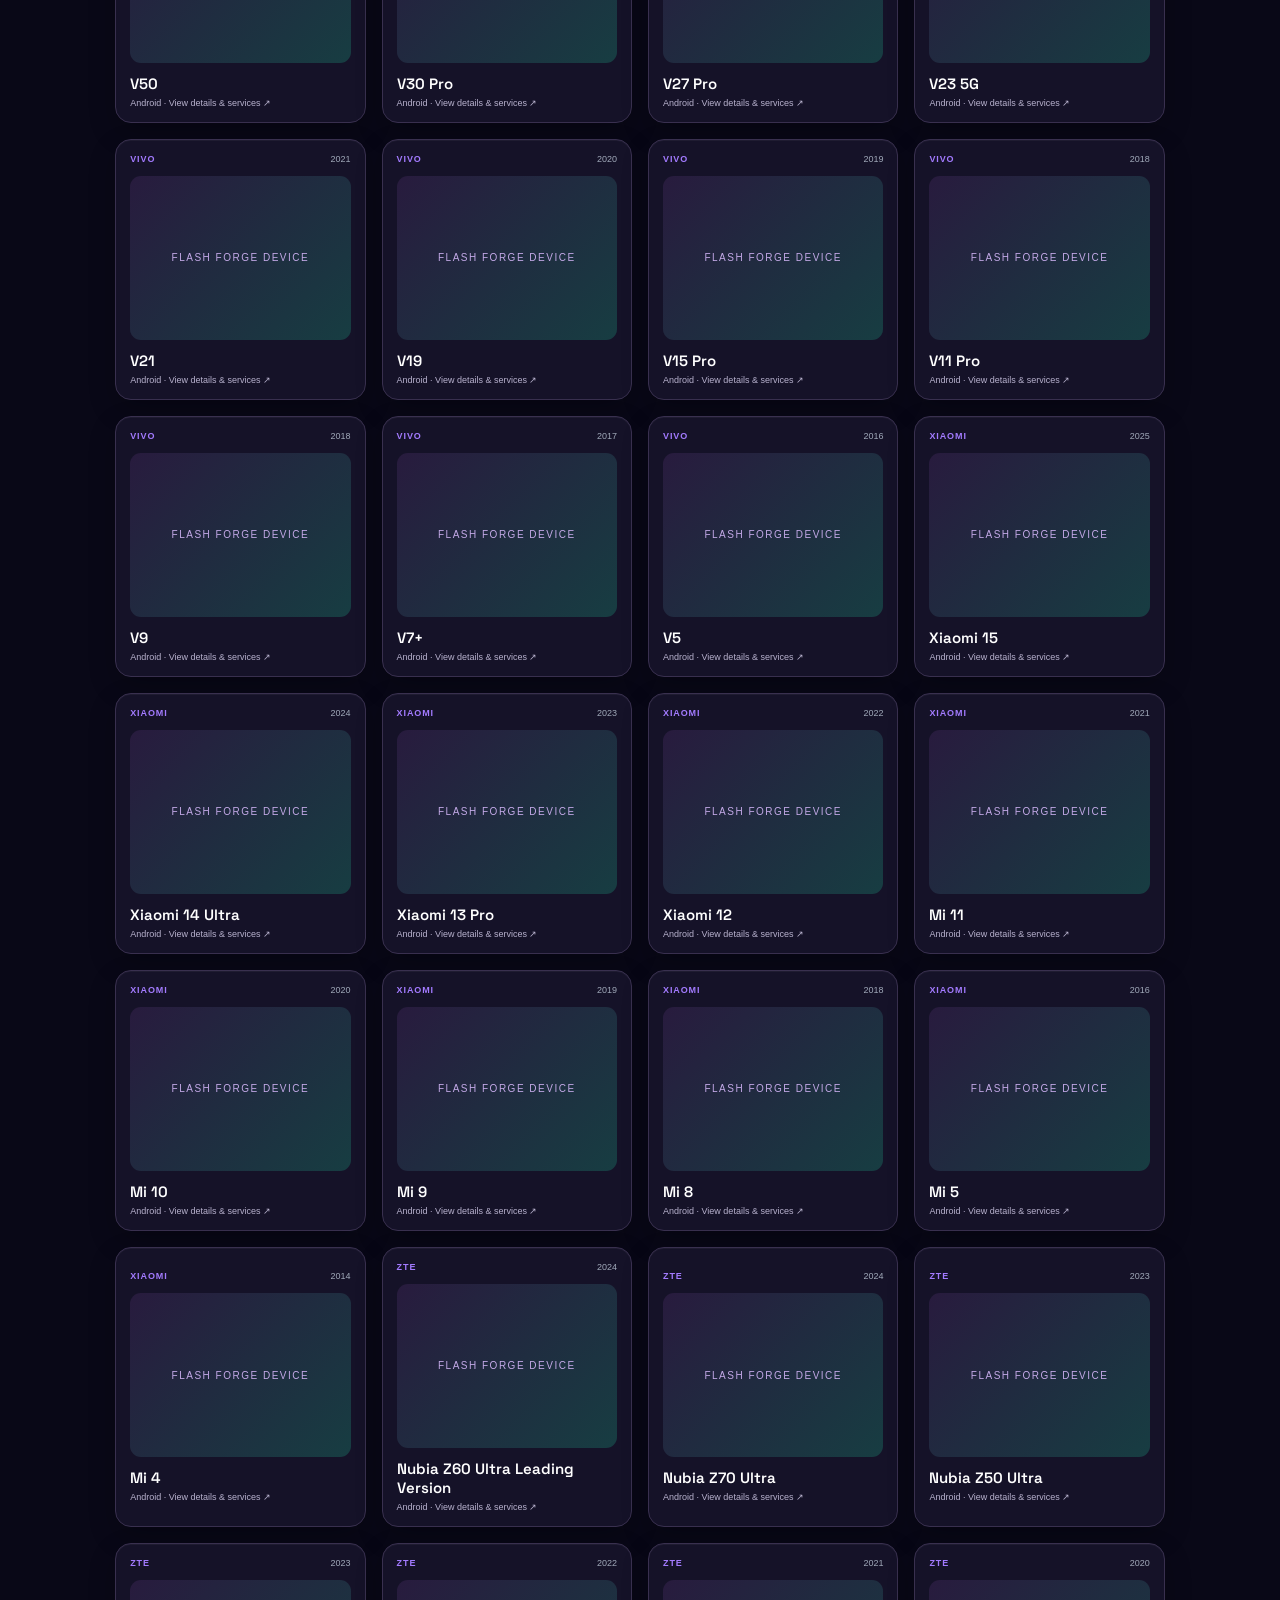
==== commit 93c88b88: "Replace generic hero phone crop with designed iPhone showcase artwork" ====
--- a/index.html
+++ b/index.html
@@ -30,7 +30,7 @@
     <div class="hero-actions"><a class="button primary" href="#devices">Explore device database <span>→</span></a><a class="text-link" href="#downloads">Open software library ↗</a></div>
     <div class="hero-proof"><span class="proof-icon">✓</span><span>20+ device brands</span><i></i><span>Separate tool libraries</span><i></i><span>PKR service directory</span></div>
   </div>
-  <div class="hero-art hero-showcase" aria-label="Smartphone product showcase"><div class="showcase-glow"></div><div class="showcase-photo"><img src="https://images.unsplash.com/photo-1546790852-24d1559726b5?auto=format&amp;fit=crop&amp;fm=jpg&amp;q=85&amp;w=1400" alt="Premium smartphone product photography" fetchpriority="high"><span class="photo-label">DEVICE SHOWCASE <b>01</b></span></div><div class="showcase-chip chip-top">MOBILE DATABASE <b>A–Z</b></div><div class="showcase-chip chip-bottom"><b>FLASH FORGE</b><span>Precision • Service • Solutions</span></div><span class="colour-orbit orbit-a"></span><span class="colour-orbit orbit-b"></span></div>
+  <div class="hero-art hero-showcase" aria-label="Smartphone product showcase"><div class="showcase-glow"></div><div class="showcase-photo"><img src="assets/images/category-iphone.svg" alt="Premium iPhone product showcase with multiple phone designs" fetchpriority="high"><span class="photo-label">DEVICE SHOWCASE <b>01</b></span></div><div class="showcase-chip chip-top">MOBILE DATABASE <b>A–Z</b></div><div class="showcase-chip chip-bottom"><b>FLASH FORGE</b><span>Precision • Service • Solutions</span></div><span class="colour-orbit orbit-a"></span><span class="colour-orbit orbit-b"></span></div>
 </section>
 <section class="stats"><div><strong>2018–2026</strong><span>Priority device years</span></div><div><strong>A–Z</strong><span>Organized directories</span></div><div><strong>4</strong><span>Separate download categories</span></div><div><strong>PKR</strong><span>Service pricing currency</span></div></section>
 <section class="section device-section" id="devices">
--- a/assets/css/style.css
+++ b/assets/css/style.css
@@ -169,3 +169,9 @@
 .device-card{box-shadow:inset 0 1px #ffffff0b,0 10px 28px #0003}
 .device-image{height:164px}
 @media(max-width:650px){.brand-logo{width:135px;max-height:46px}.footer-brand .brand-logo{width:130px}.device-image{height:130px}}
+
+/* Header mark is a compact square brand icon; keep its wordmark beside it */
+.brand-logo{width:48px!important;height:48px!important;max-height:48px;object-fit:contain;flex:0 0 48px}
+.footer-brand .brand-logo{width:42px!important;height:42px!important;flex-basis:42px}
+.brand{gap:10px}
+@media(max-width:650px){.brand-logo{width:44px!important;height:44px!important;flex-basis:44px}.footer-brand .brand-logo{width:40px!important;height:40px!important;flex-basis:40px}}
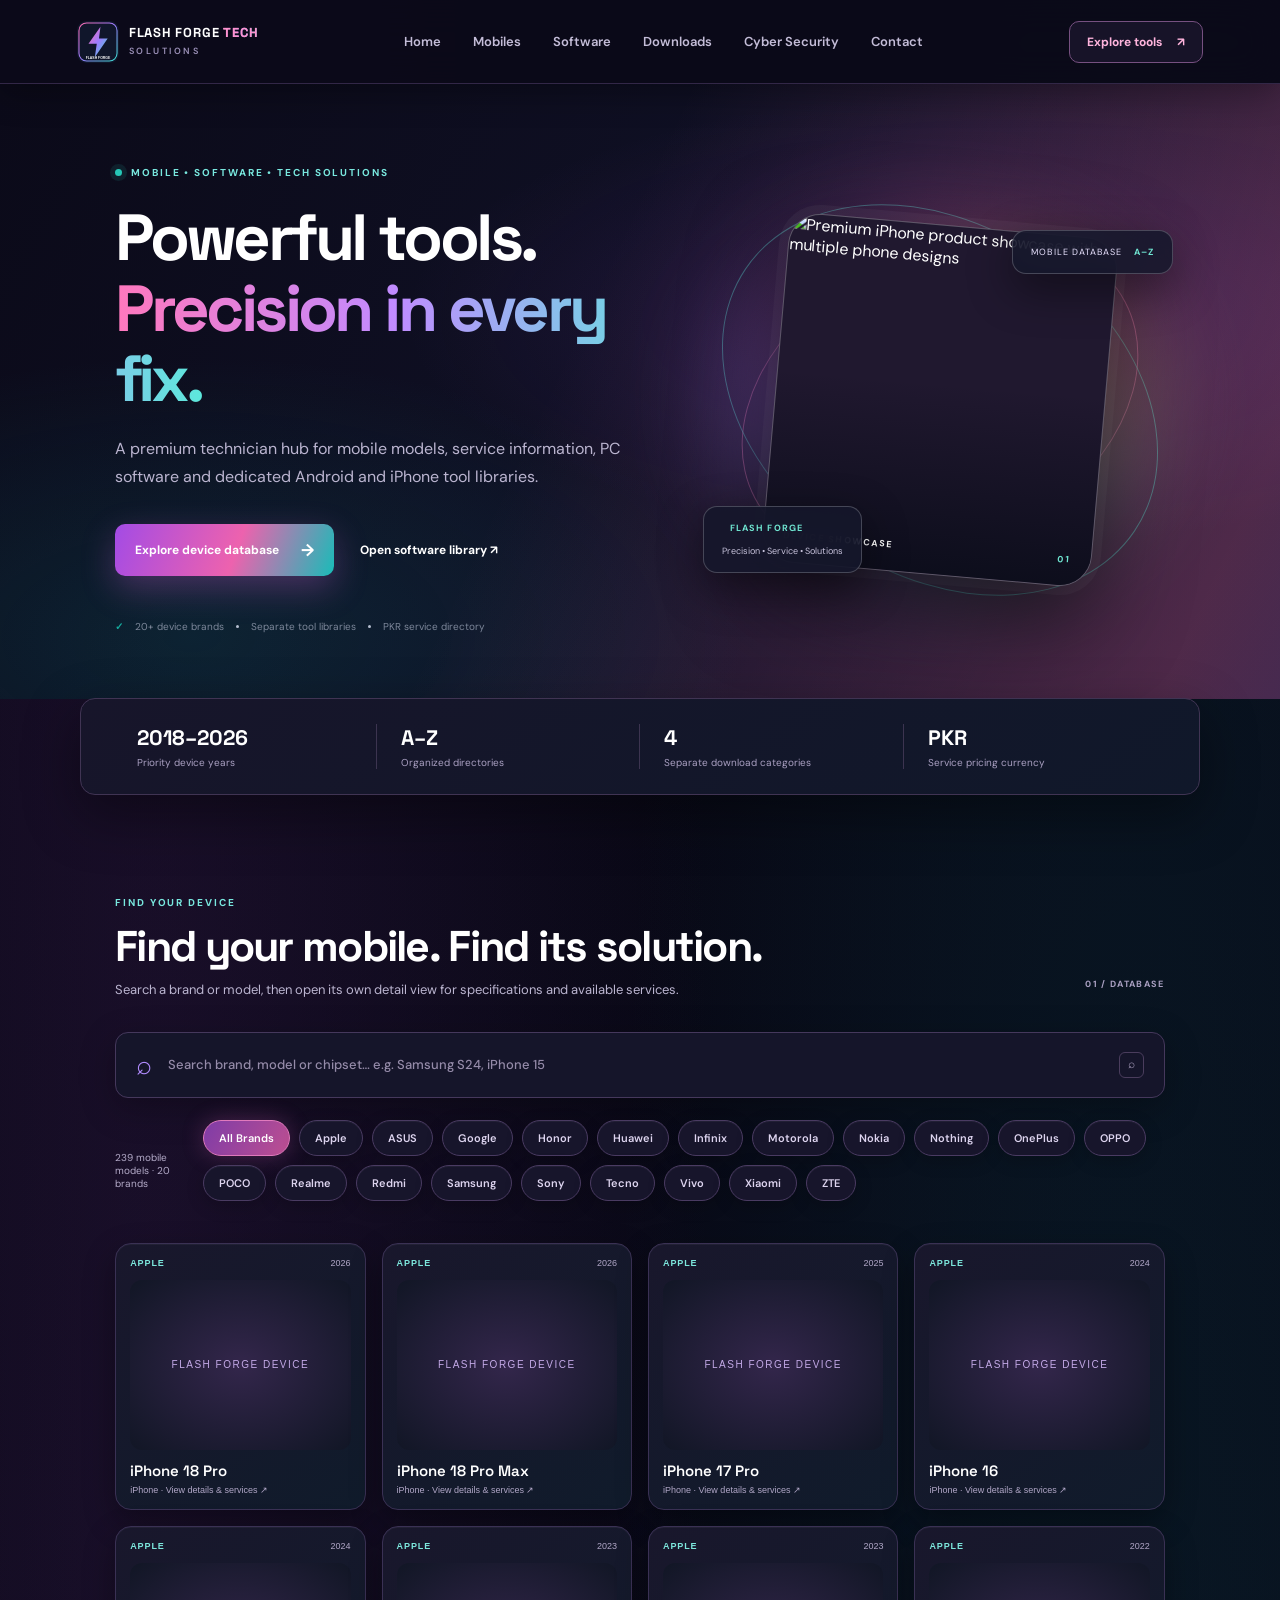
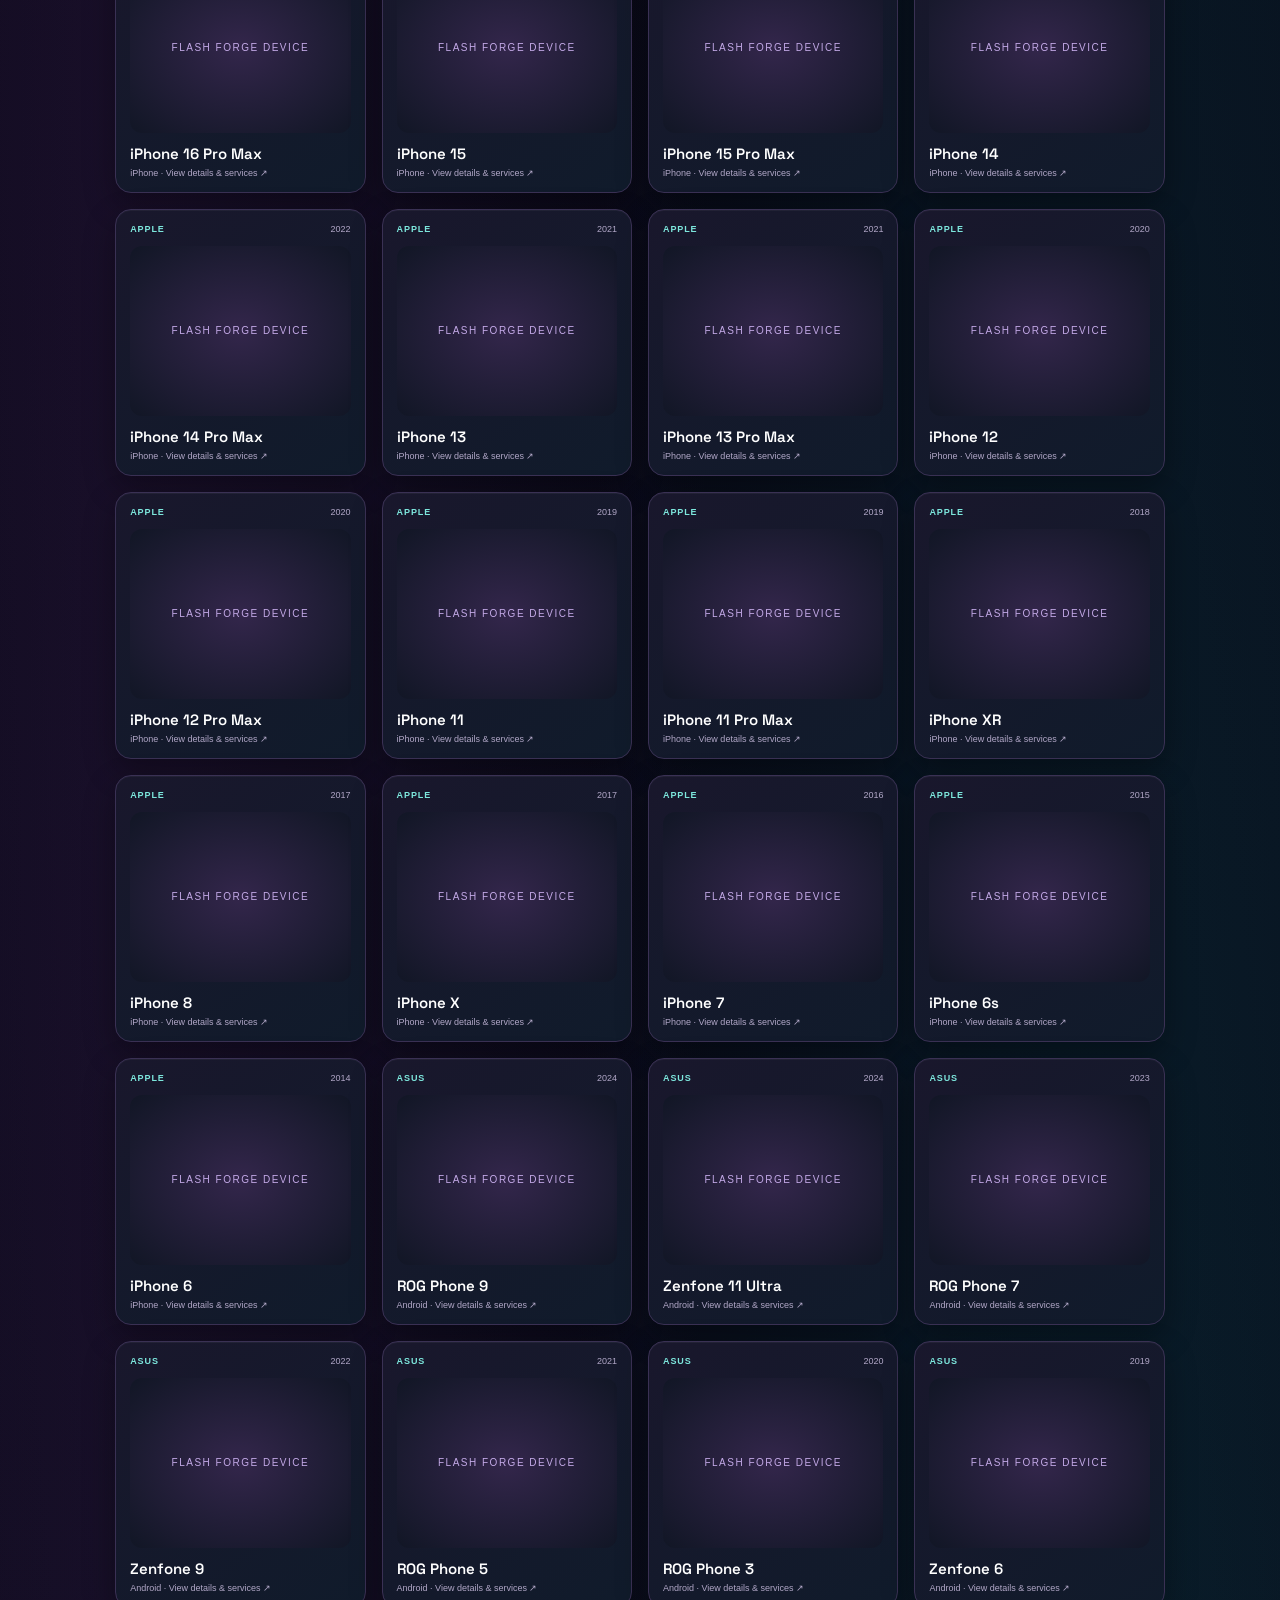
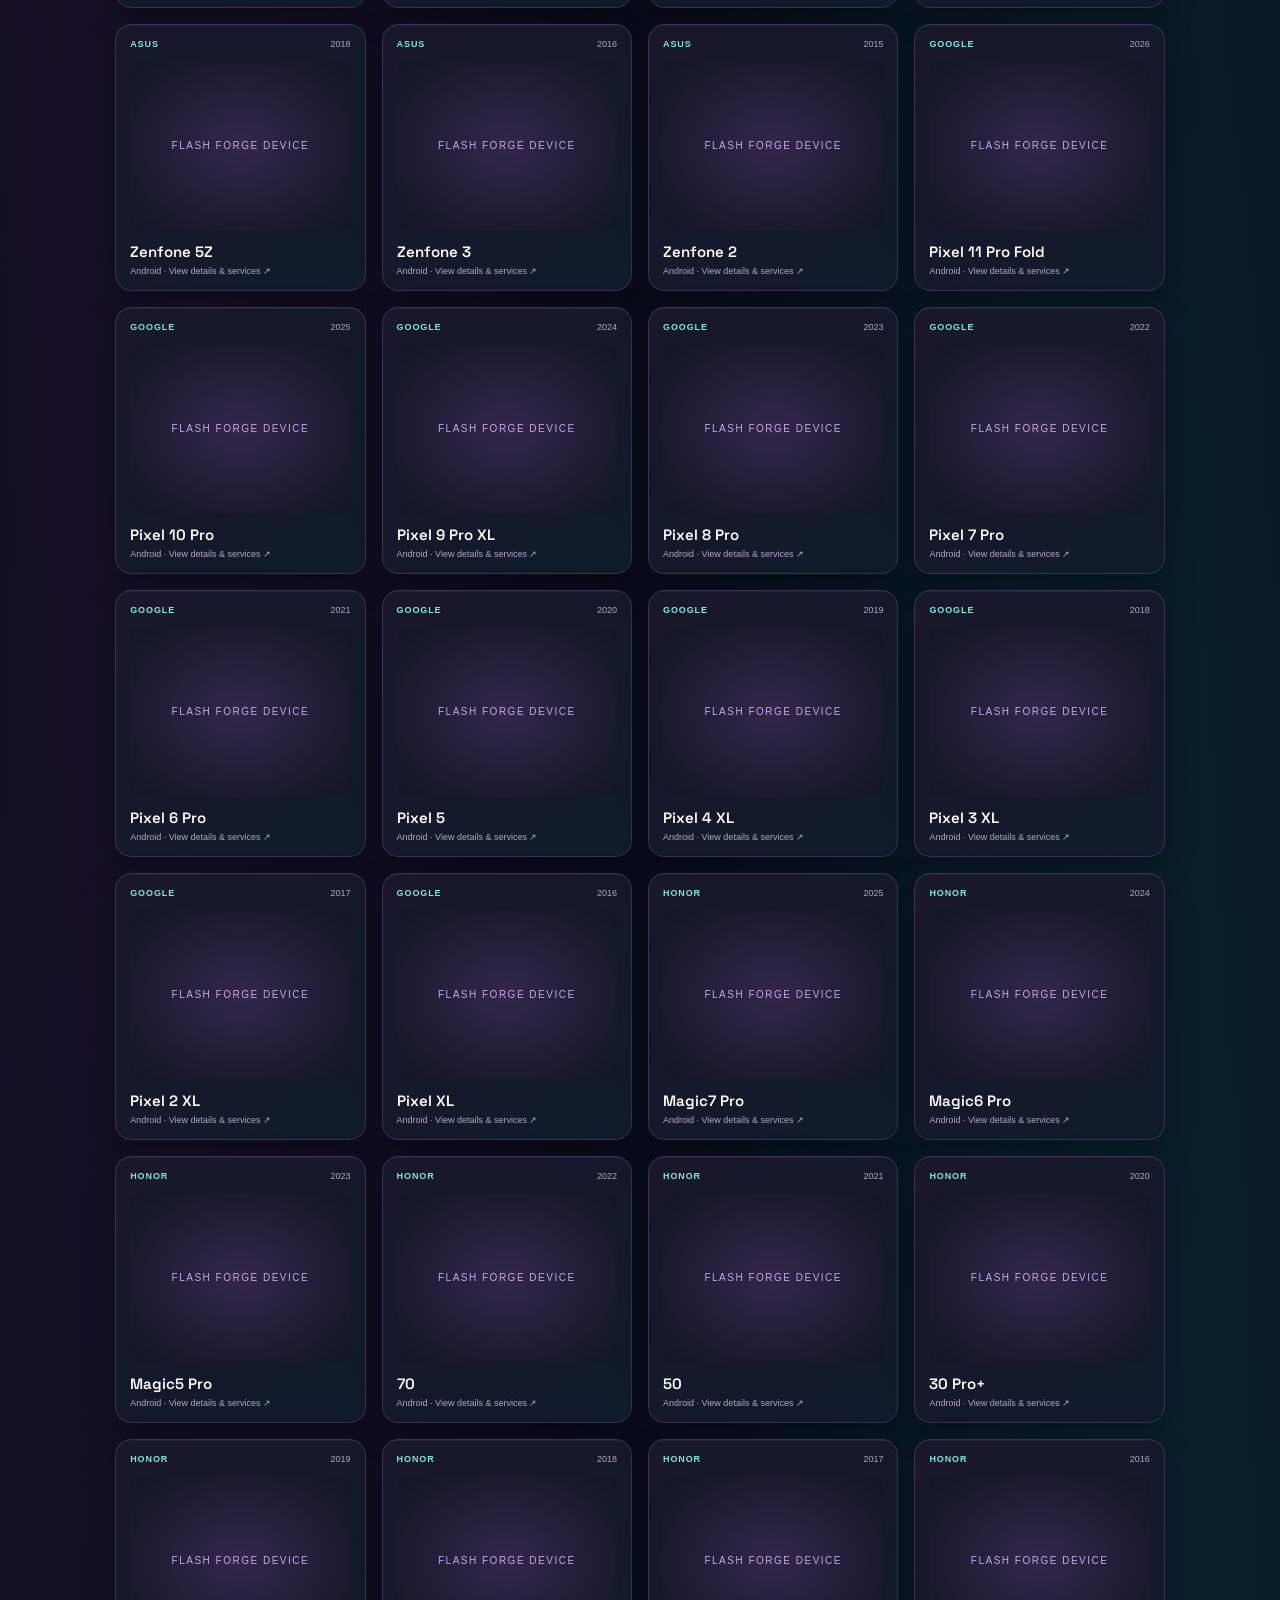
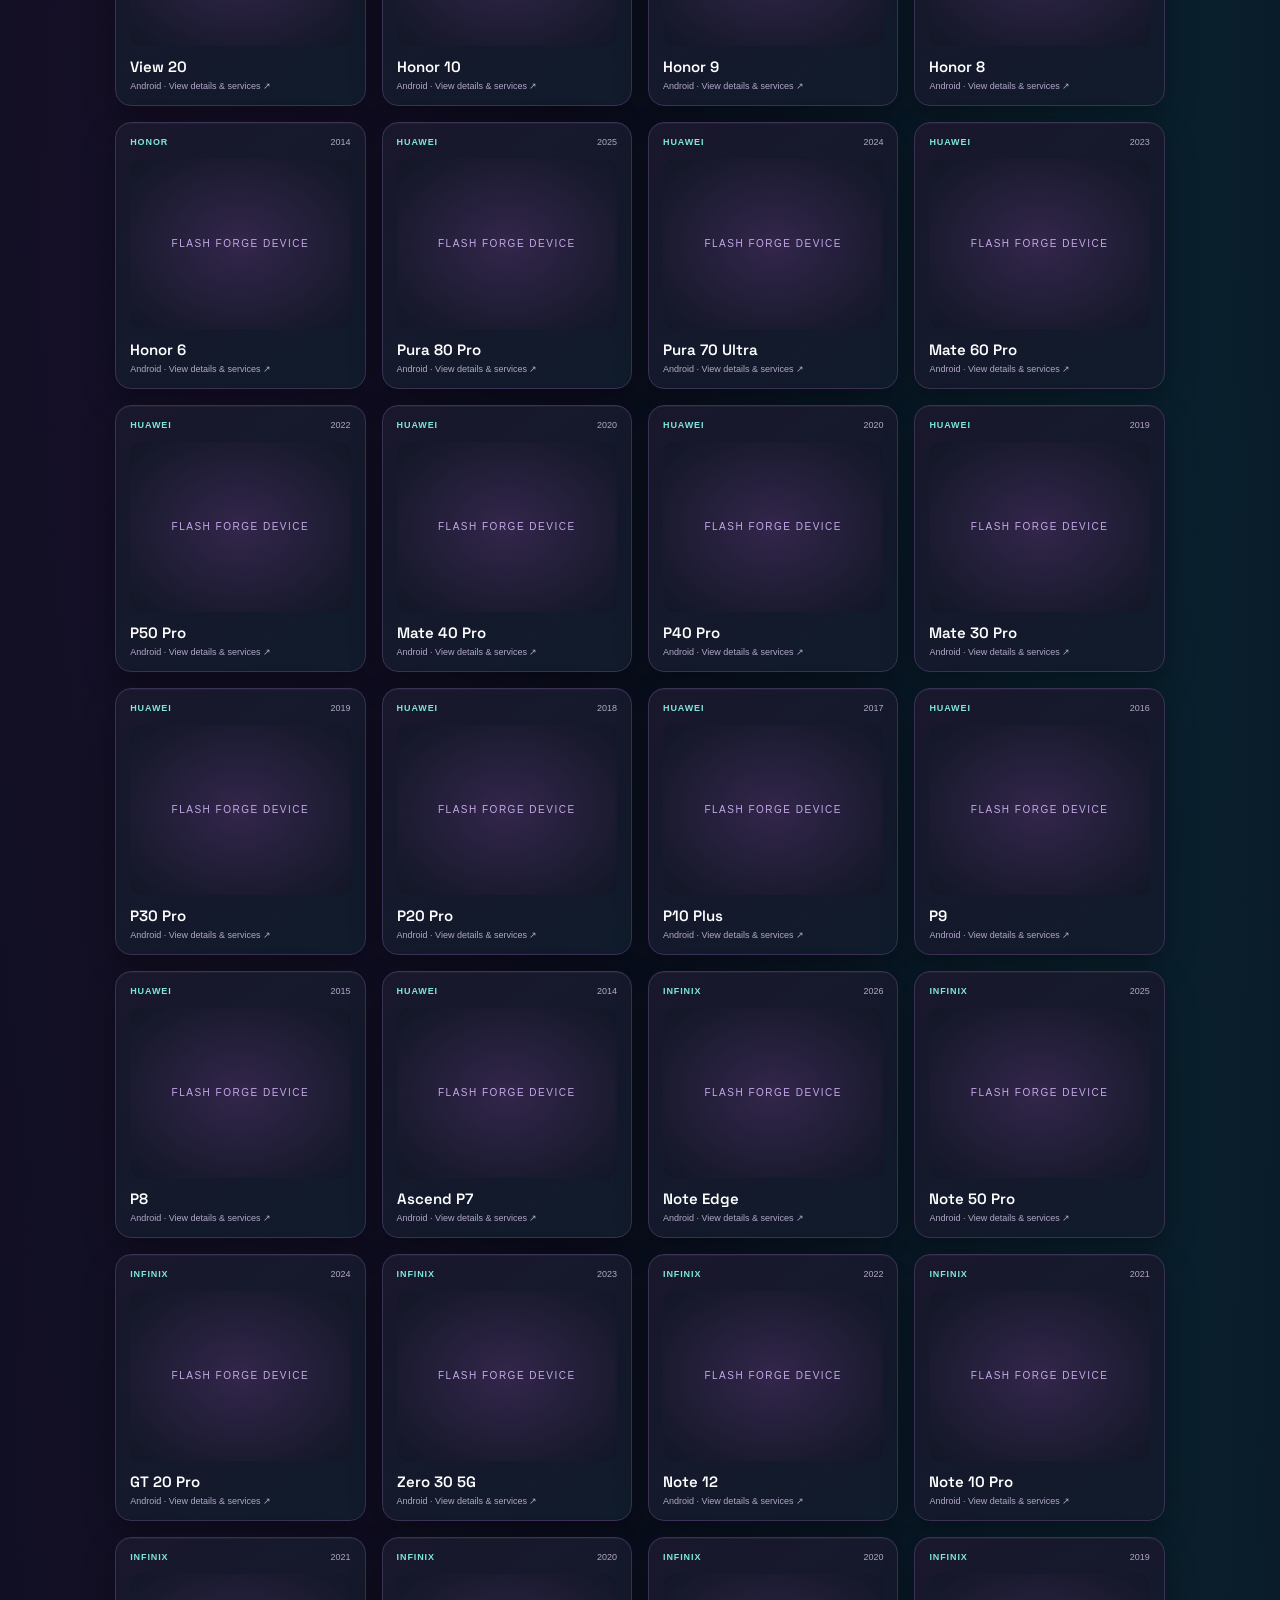
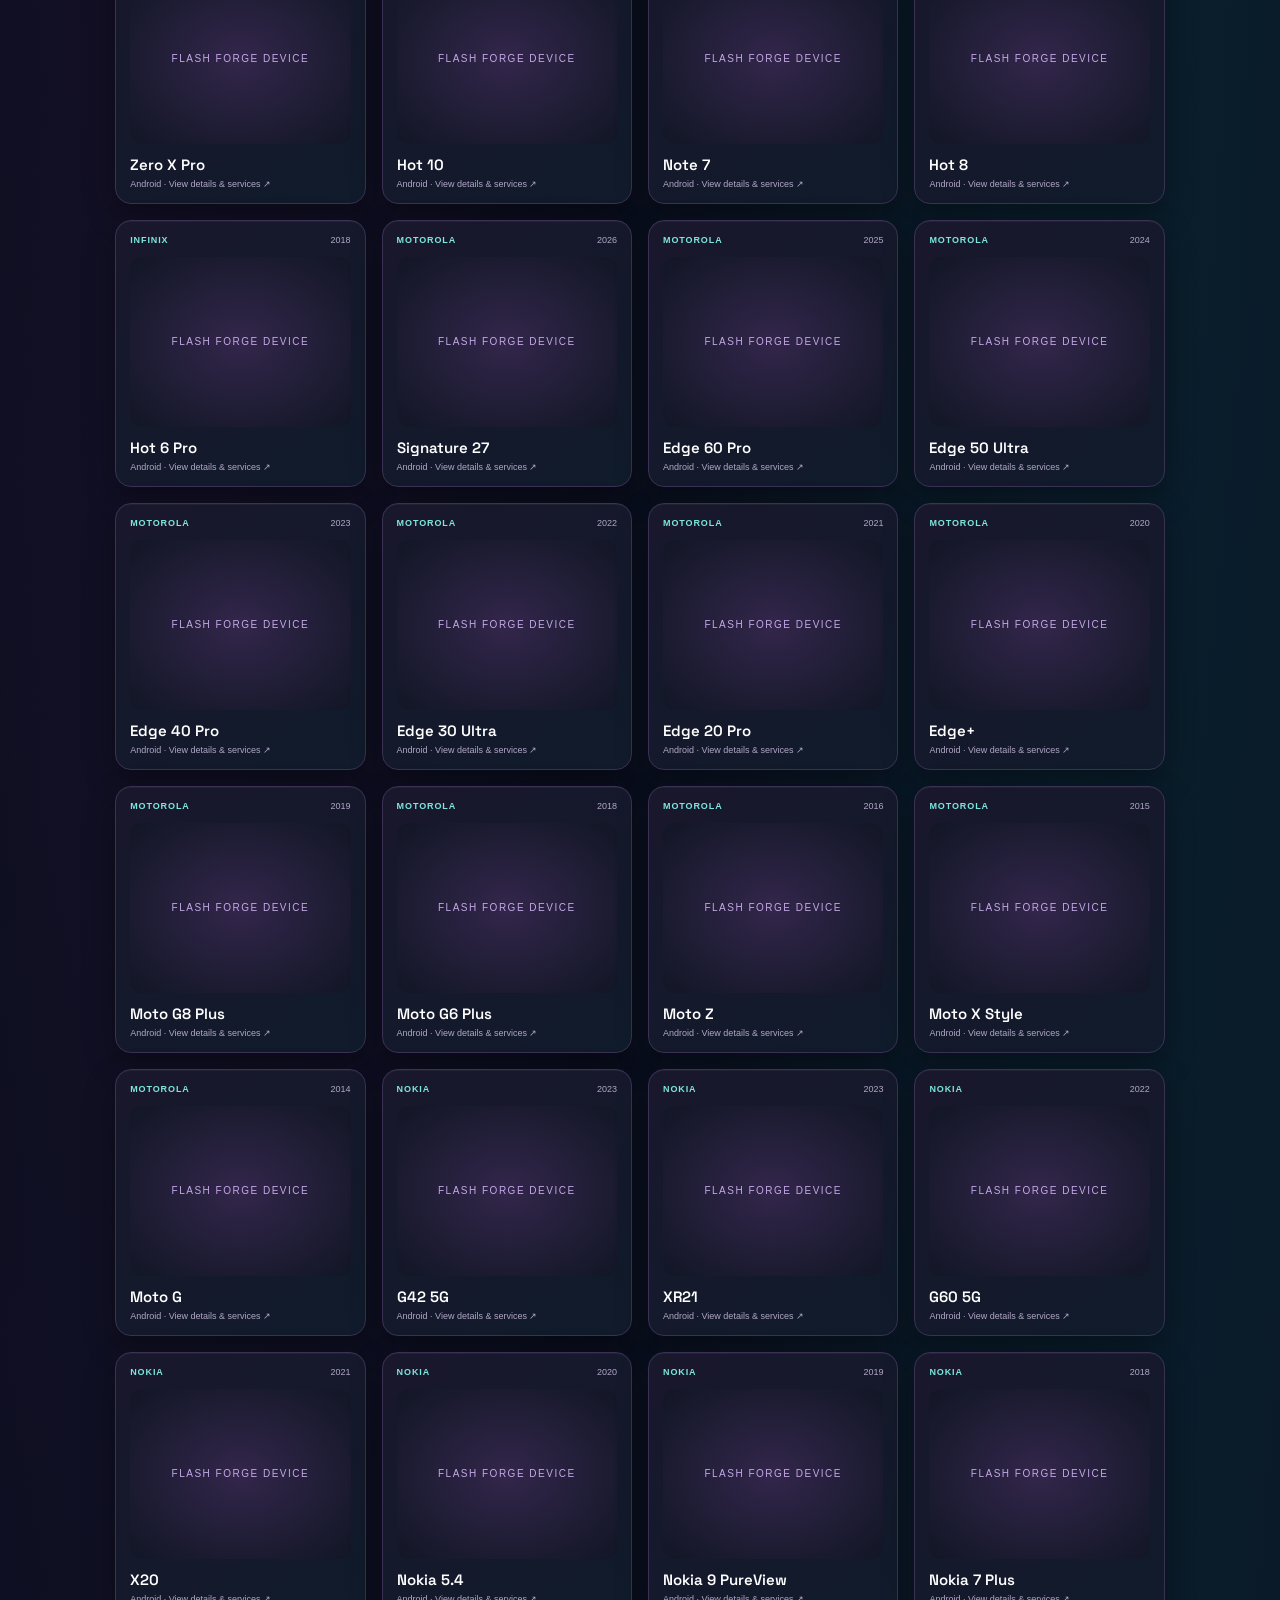
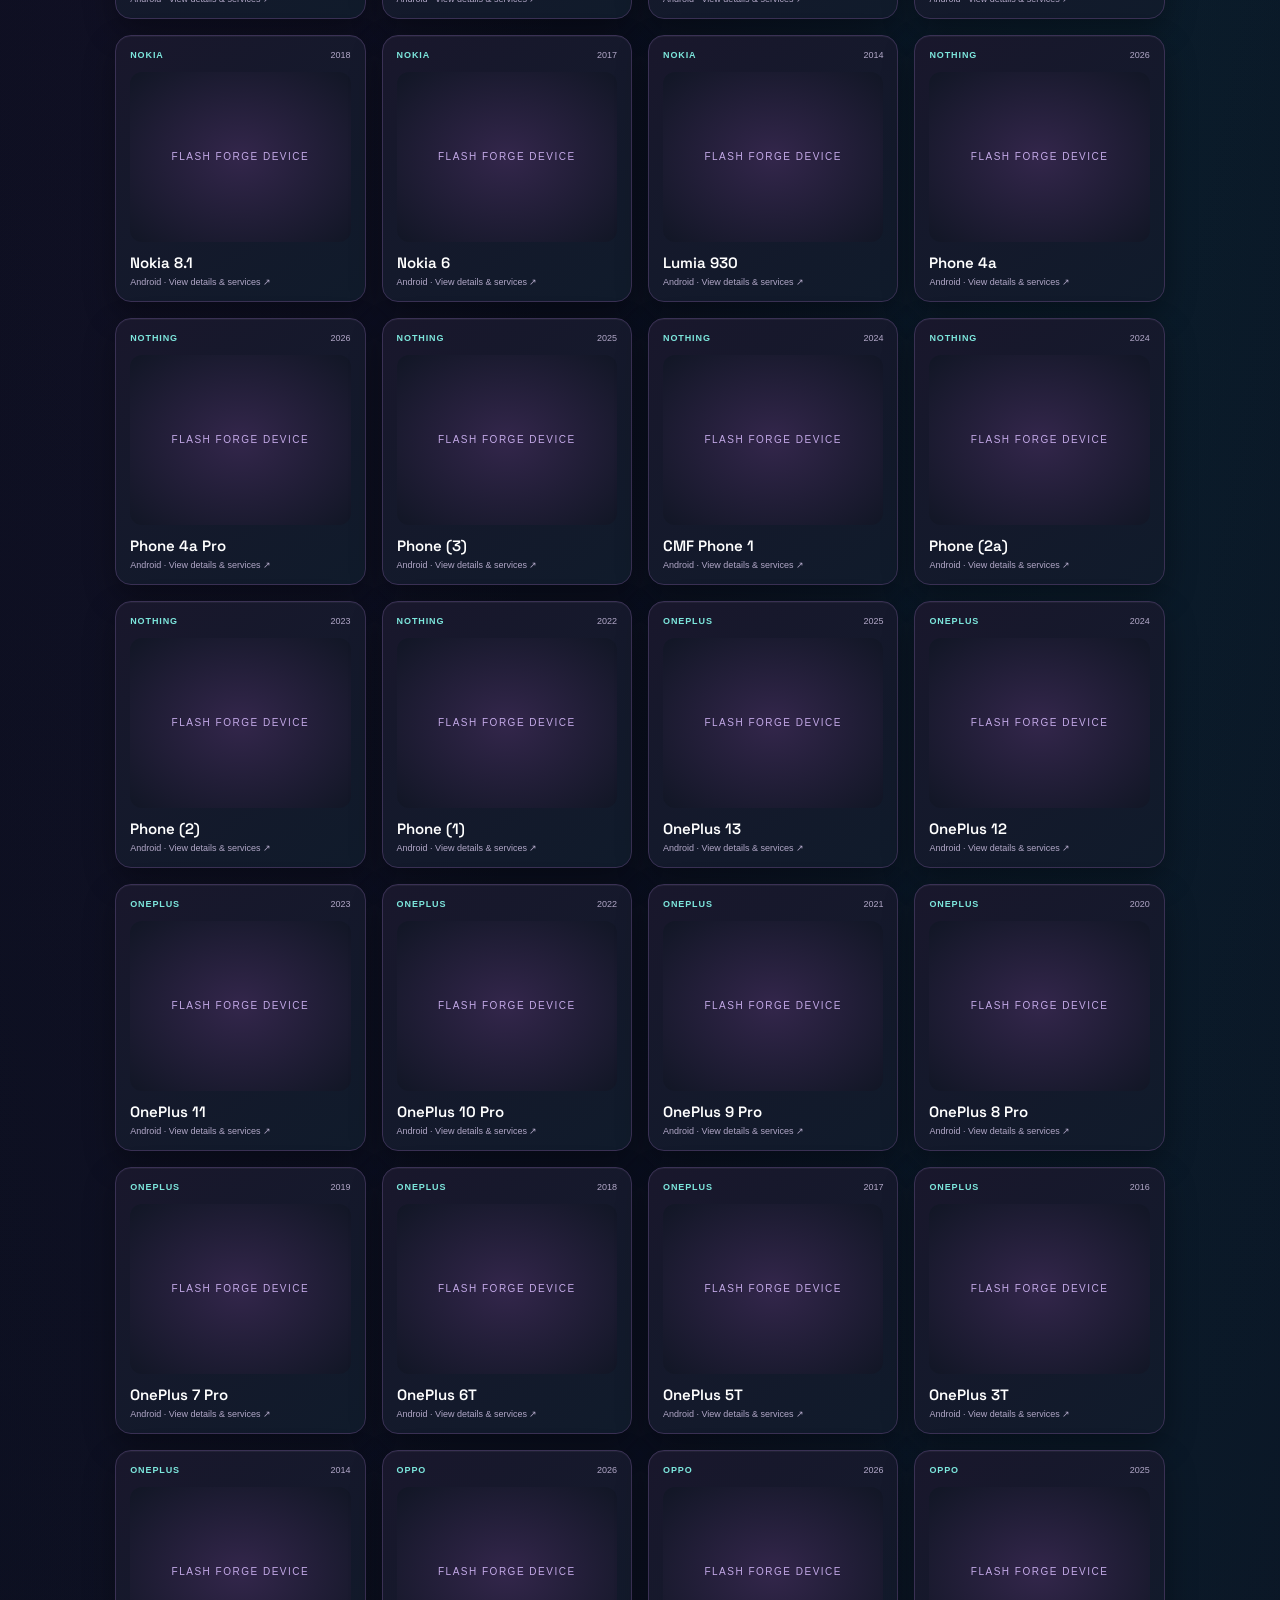
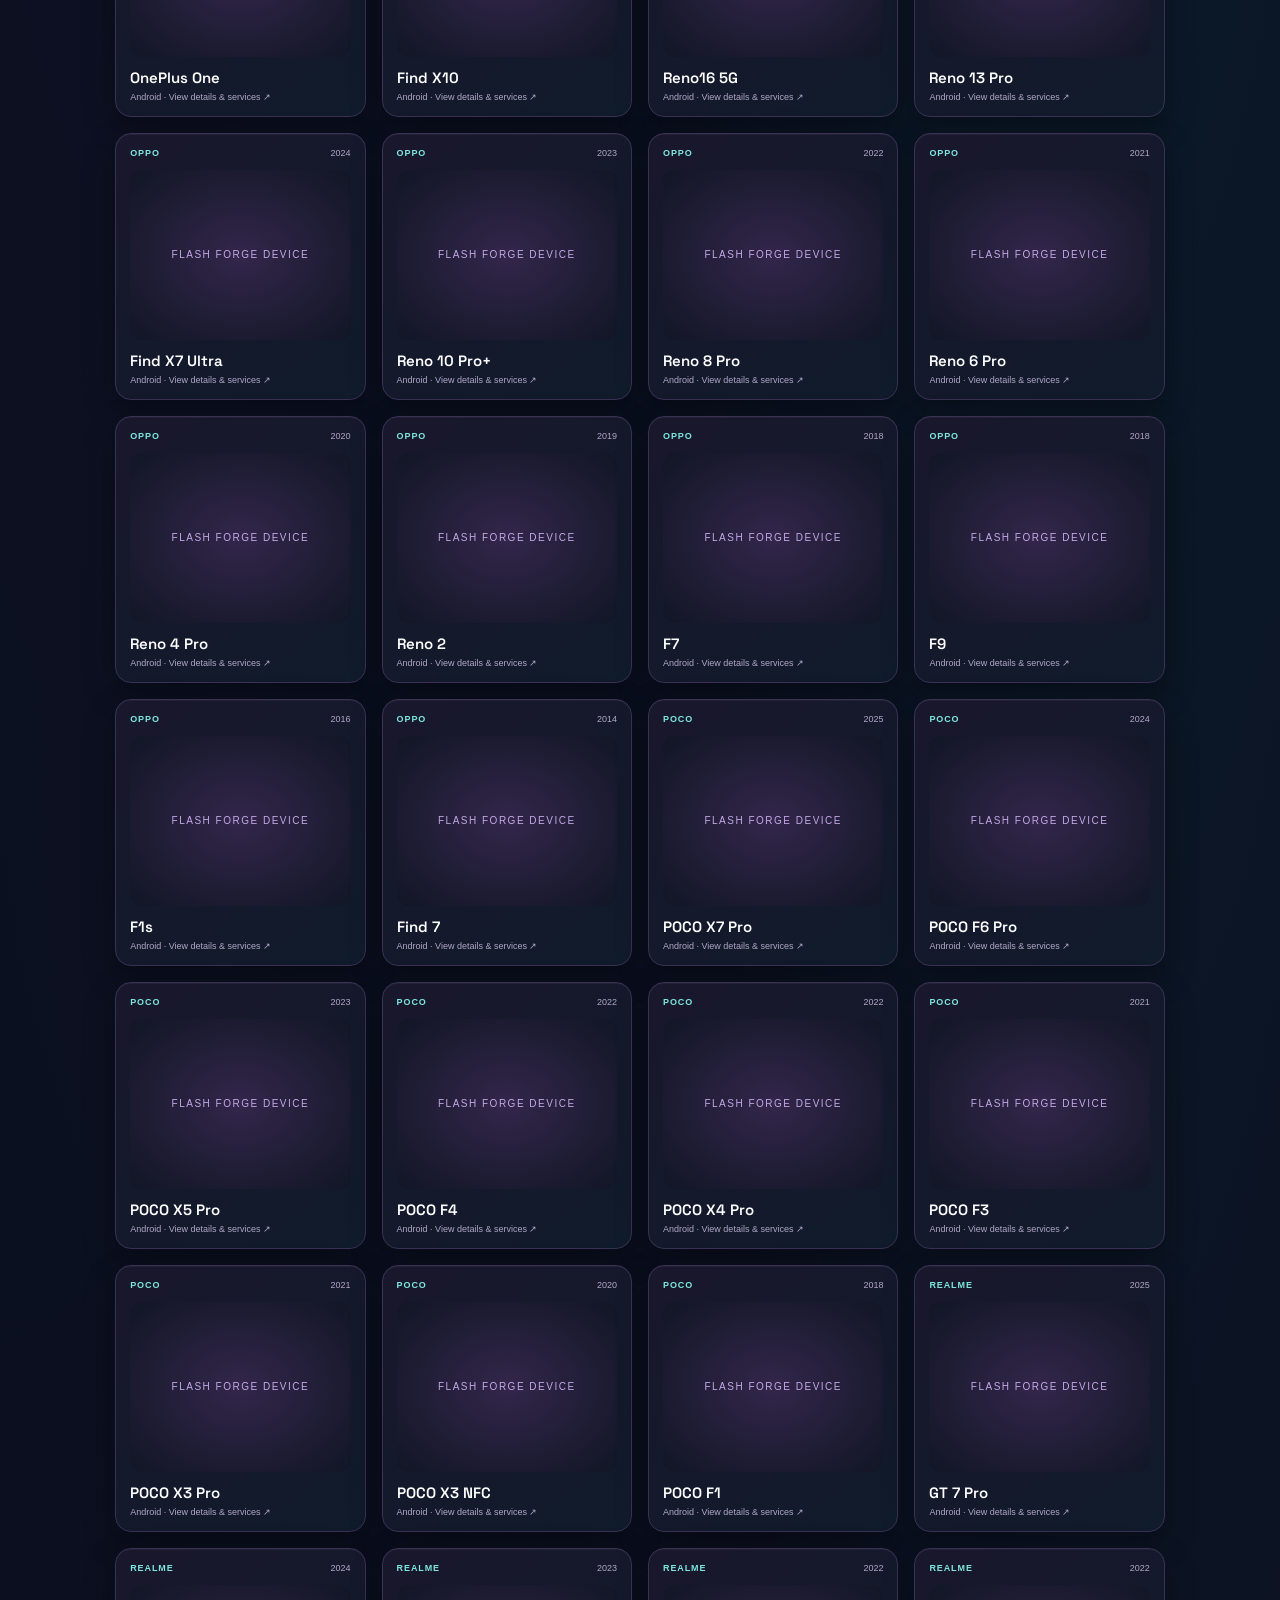
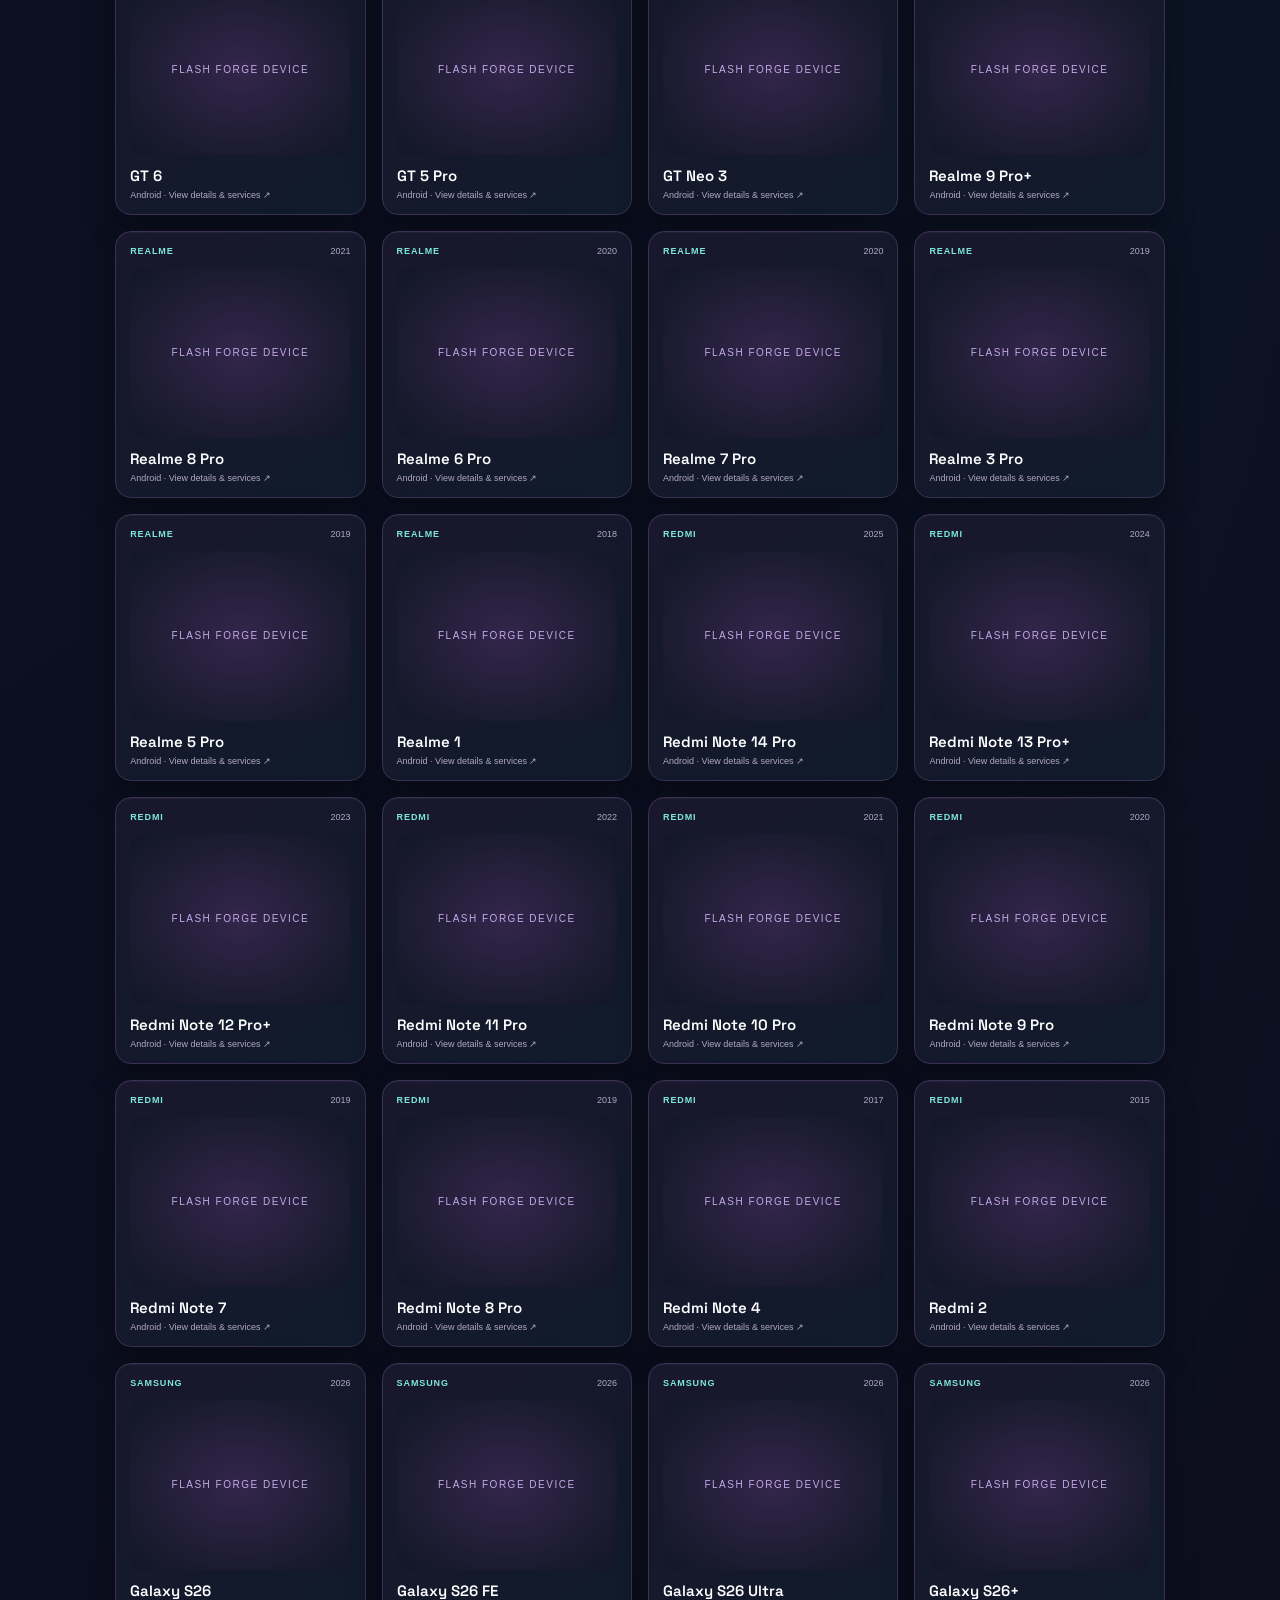
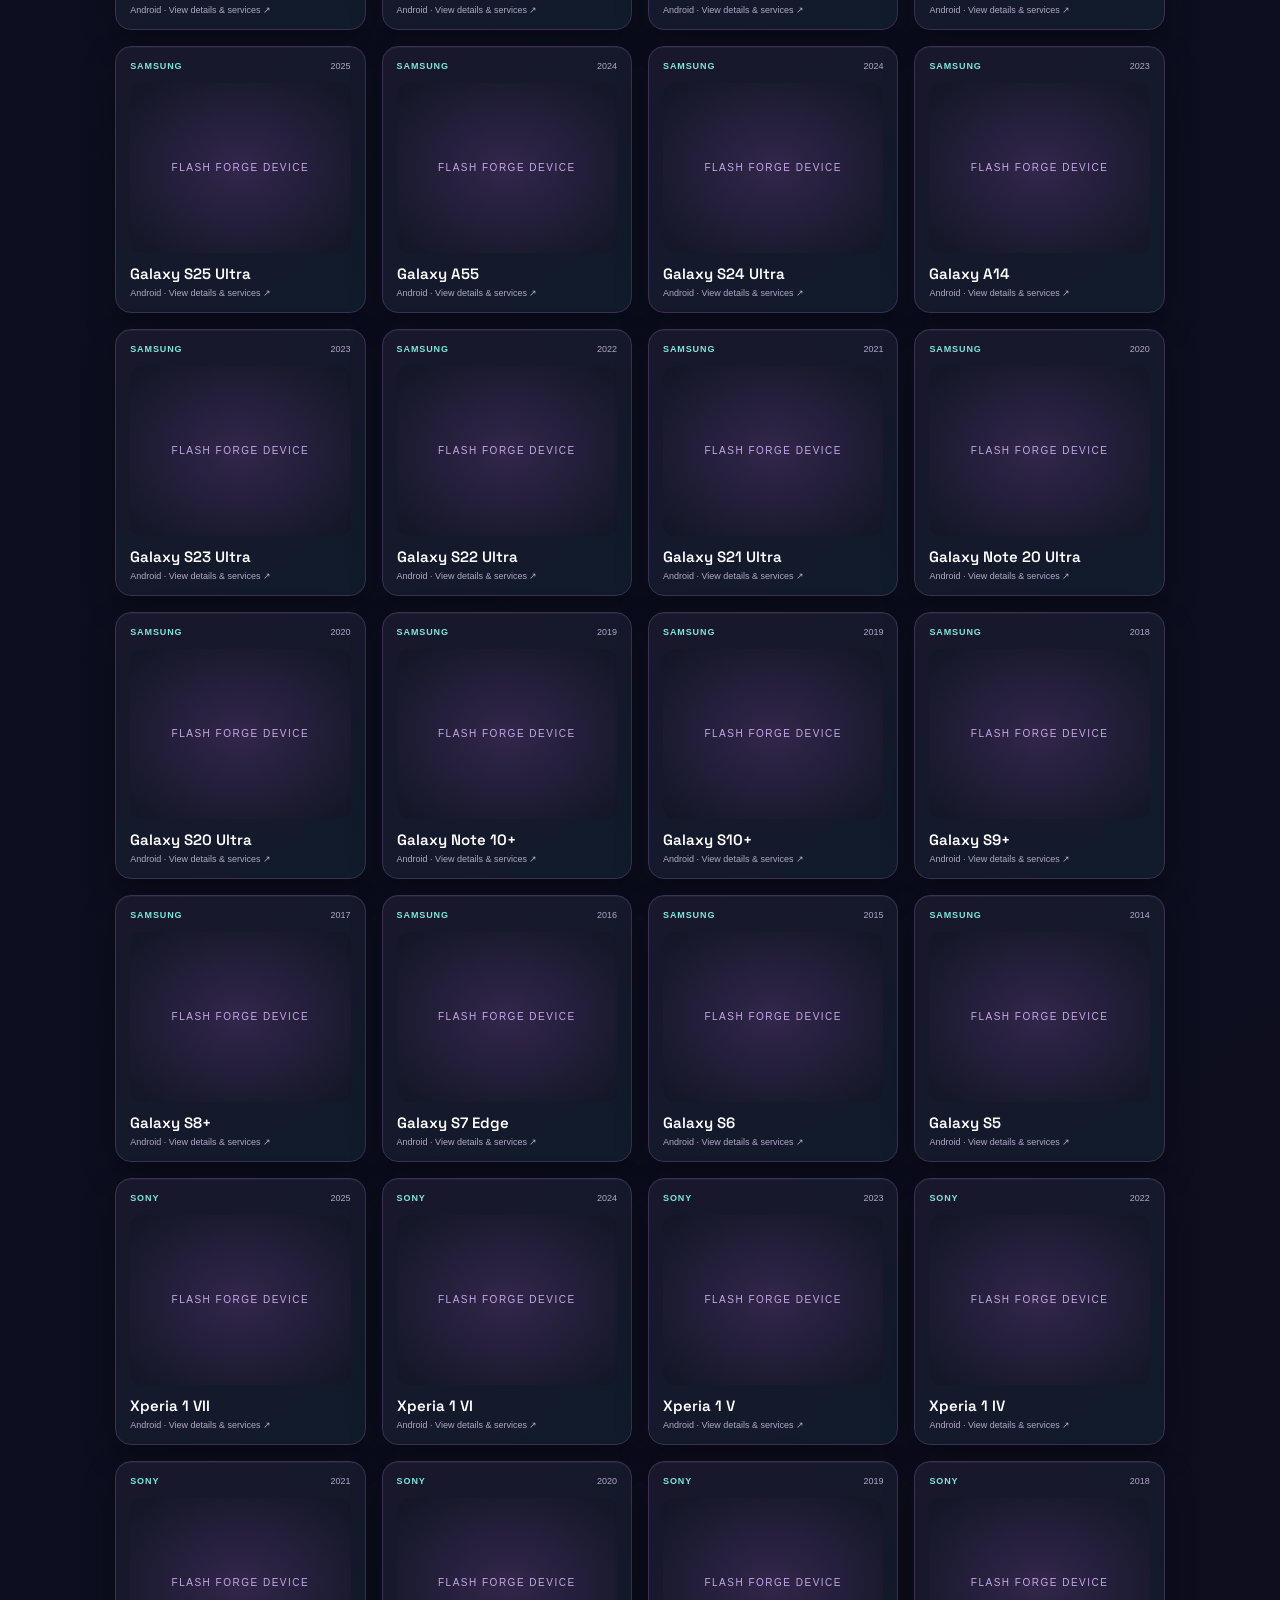
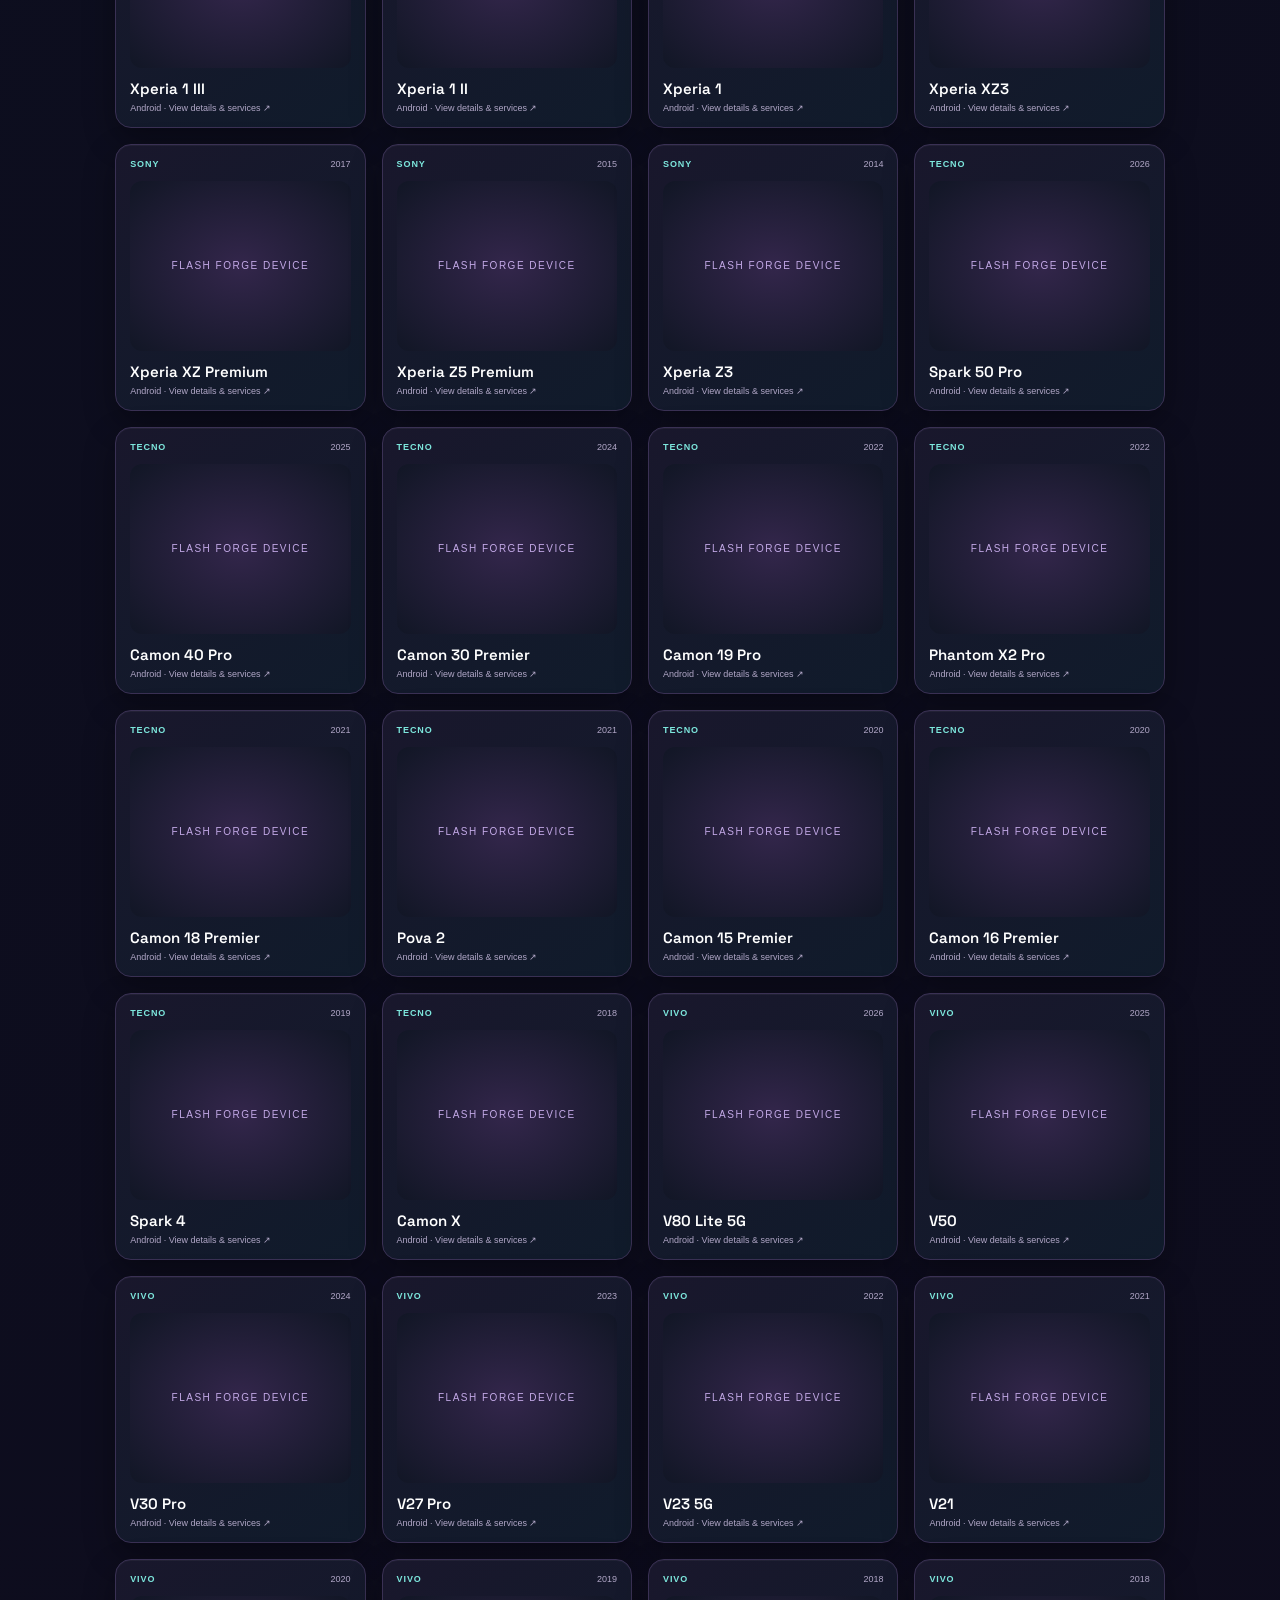
==== commit c24650ca: "Add full clickable brand directory to mobile homepage" ====
--- a/index.html
+++ b/index.html
@@ -36,6 +36,7 @@
 <section class="section device-section" id="devices">
   <div class="section-heading"><div><div class="eyebrow">FIND YOUR DEVICE</div><h2>Find your mobile. Find its solution.</h2><p>Search a brand or model, then open its own detail view for specifications and available services.</p></div><span class="section-index">01 / DATABASE</span></div>
   <div class="search-wrap"><span class="search-icon">⌕</span><input id="device-search" type="search" placeholder="Search brand, model or chipset… e.g. Samsung S24, iPhone 15" autocomplete="off"><kbd>⌕</kbd></div>
+  <div class="brand-directory" id="brand-directory" aria-label="All mobile brands"></div>
   <div class="filter-row"><span id="result-count">Loading device index…</span><div class="brand-strip" id="brand-strip" aria-label="Filter by mobile brand"><button class="brand-chip active" data-brand="all">All Brands</button></div></div>
   <div class="device-grid" id="device-grid" aria-live="polite"></div>
   <p class="database-note">Device records are searchable across major brands. Retail and repair prices show “Contact for Price” until you provide your shop rates; no prices are invented.</p>
--- a/assets/css/style.css
+++ b/assets/css/style.css
@@ -175,3 +175,33 @@
 .footer-brand .brand-logo{width:42px!important;height:42px!important;flex-basis:42px}
 .brand{gap:10px}
 @media(max-width:650px){.brand-logo{width:44px!important;height:44px!important;flex-basis:44px}.footer-brand .brand-logo{width:40px!important;height:40px!important;flex-basis:40px}}
+
+
+/* FLASH FORGE premium dark neon repair pass */
+:root{--ink:#f5f1ff;--muted:#b7b2ca;--blue:#b28cff;--cyan:#5de8dc;--violet:#b56bff;--line:#3a3154;--paper:#090817;--white:#111326;--shadow:0 24px 70px #0008}
+html{background:#080714;color-scheme:dark}body{background:radial-gradient(ellipse at 12% 8%,#642c8030,transparent 35%),radial-gradient(ellipse at 88% 24%,#087e8430,transparent 36%),linear-gradient(145deg,#080714,#0b1020 48%,#100a1c);color:#f5f1ff}
+.site-header{background:#0b0a19ef;border-color:#322747;box-shadow:0 8px 34px #0005}
+.brand{color:#fff}.brand b{color:#ff91cf}.brand small{color:#9c91b9}
+.brand-logo{width:42px!important;height:42px!important;max-height:42px;flex:0 0 42px}.footer-brand .brand-logo{width:40px!important;height:40px!important;flex-basis:40px}
+.header-cta{background:#171328;color:#ffb4dd;border-color:#765080}.nav-links{color:#c4bdd8}
+.hero{background:radial-gradient(ellipse at 78% 38%,#7535a33b,transparent 42%),radial-gradient(ellipse at 15% 90%,#087e8430,transparent 36%),linear-gradient(120deg,#0b0a19,#101126 58%,#151025);color:#fff}
+.eyebrow{color:#79e8df}.hero h1 span{background:linear-gradient(90deg,#ff78bd,#c18bff 48%,#5de8dc);background-clip:text;color:transparent}
+.hero-text,.section-heading p{color:#bbb5d0}.primary{background:linear-gradient(110deg,#a34be5,#ed62ae 55%,#19bcb8);box-shadow:0 12px 34px #bd5bc955}
+.stats{background:linear-gradient(145deg,#17152a,#10182a);border-color:#403453;box-shadow:0 20px 55px #0006}.stats div{border-color:#3c3450}.stats strong{color:#fff}.stats span,.section-index{color:#aaa0c2}
+.section{background:transparent}.section-heading h2,.contact-band h2{color:#fff}
+.search-wrap{background:#15152a;border-color:#45385c;box-shadow:0 10px 35px #0004}.search-wrap input{background:transparent;color:#fff}.search-wrap input::placeholder{color:#958ba9}
+.search-wrap kbd{border-color:#4a3d5d;color:#b5a9c9}.filter-row{color:#b4abc9}
+.brand-strip{display:flex;flex-wrap:wrap;gap:9px;overflow:visible;max-width:100%}
+.brand-chip{background:#17152b;color:#ddd4ef;border-color:#4a3b62}.brand-chip.active,.brand-chip:hover{background:linear-gradient(120deg,#7f3ca7,#bd4f91);border-color:#e17abd;color:#fff;box-shadow:0 0 22px #d65db744}
+.device-card{background:linear-gradient(145deg,#19172c,#101b2b);border-color:#3a3154;color:#fff;box-shadow:inset 0 1px #ffffff0b,0 12px 32px #0005}.device-card:hover{border-color:#d26cba;box-shadow:0 18px 45px #9d4fa533}
+.device-brand{color:#7de7dd}.device-year,.device-card small{color:#b1a7c7}.device-image{height:170px;border-radius:12px;overflow:hidden;background:radial-gradient(ellipse,#33264b,#111625)}.device-image img{width:100%;height:100%;object-fit:contain}
+.solution-section{background:linear-gradient(180deg,#100e20,#0d1322)}.solution-card{background:linear-gradient(145deg,#1a172d,#111b2a);border-color:#403451;color:#fff}.solution-card p{color:#bbb3ce}.solution-card>a{color:#ff9bce}
+.downloads-section{background:linear-gradient(180deg,#0b0a19,#101427)}.download-card{background:linear-gradient(145deg,#1a172d,#101b2a);border-color:#403451;color:#fff}.download-card p{color:#b9b2ca}.download-bottom,.download-symbol{color:#ff9bd0}
+.contact-band{background:linear-gradient(115deg,#42235e,#772e6a 48%,#126c70);box-shadow:0 22px 65px #0007}
+footer{background:#080714;color:#bdb3d0;border-color:#342946}.modal-panel{background:#151327;color:#fff;border-color:#56416b}.modal-panel p,.modal-footnote{color:#b8b0ca}
+.database-note{color:#a99fbd}.software-result .tool-result-icon{color:#ff8ecb}
+@keyframes forgeGlow{0%,100%{filter:drop-shadow(0 0 10px #d65ca955)}50%{filter:drop-shadow(0 0 24px #43ddd088)}}
+.hero-showcase img{animation:forgeGlow 5s ease-in-out infinite}
+.tool-hero img,.library-option img{width:min(100%,560px)!important;height:150px!important;max-height:150px!important;object-fit:contain!important;object-position:center!important;display:block;margin:18px auto 0!important}
+.library-option img{width:100%!important;height:140px!important;margin:0!important}
+@media(max-width:760px){.brand-logo{width:40px!important;height:40px!important;flex-basis:40px}.footer-brand .brand-logo{width:38px!important;height:38px!important;flex-basis:38px}.device-grid{grid-template-columns:repeat(2,minmax(0,1fr))}.brand-strip{gap:7px}.brand-chip{padding:8px 11px}}
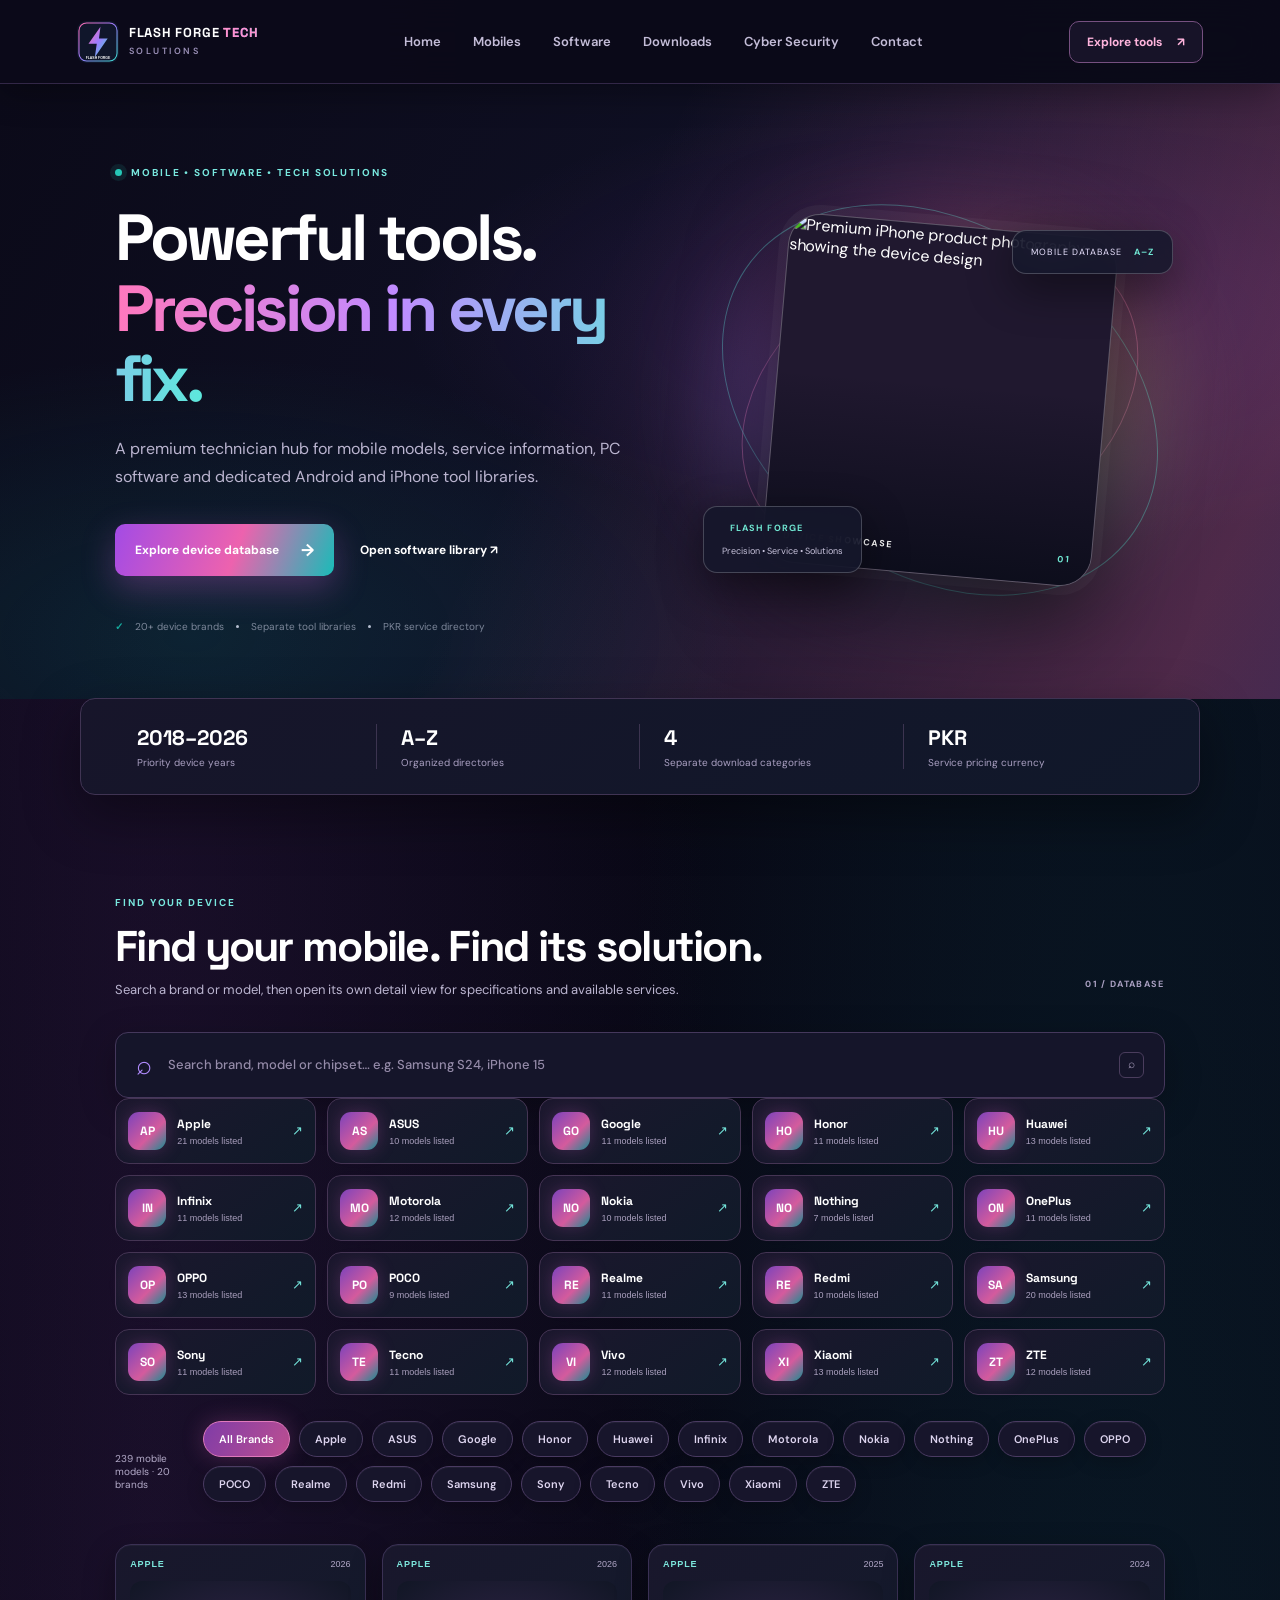
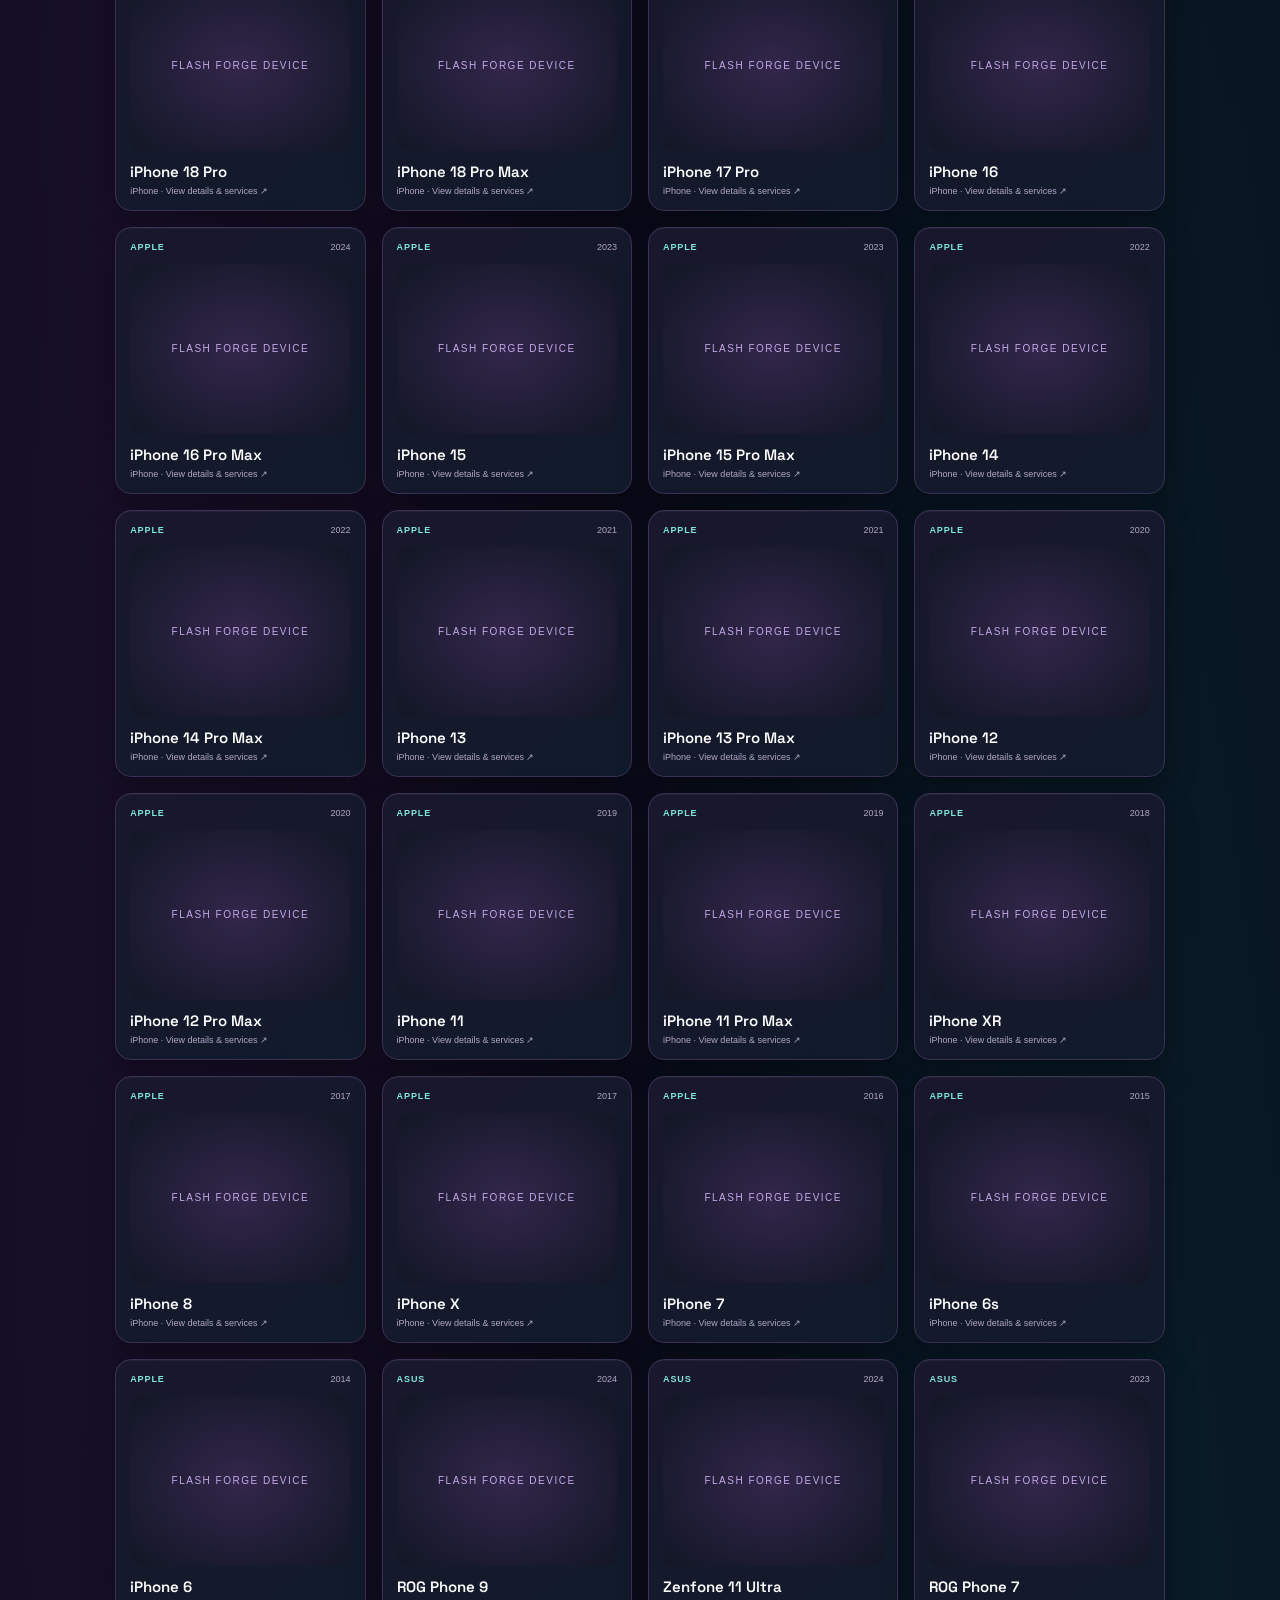
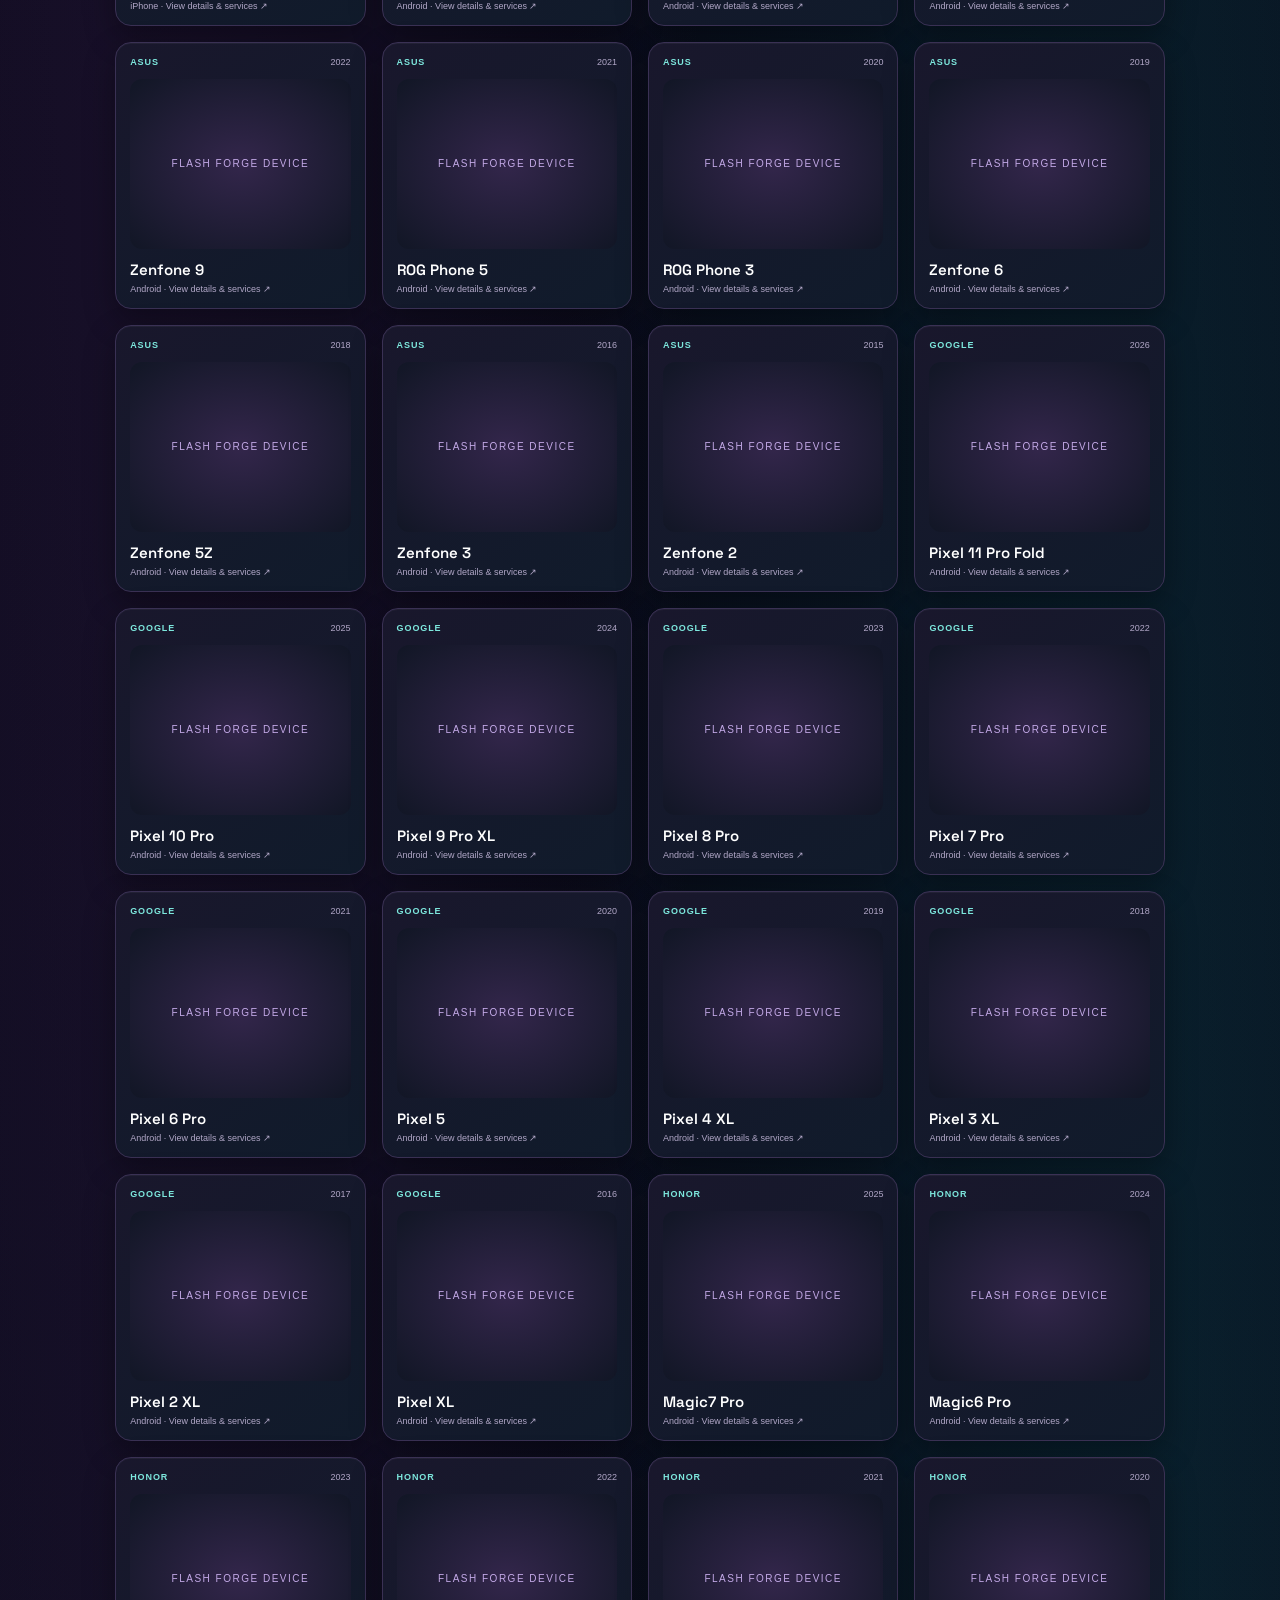
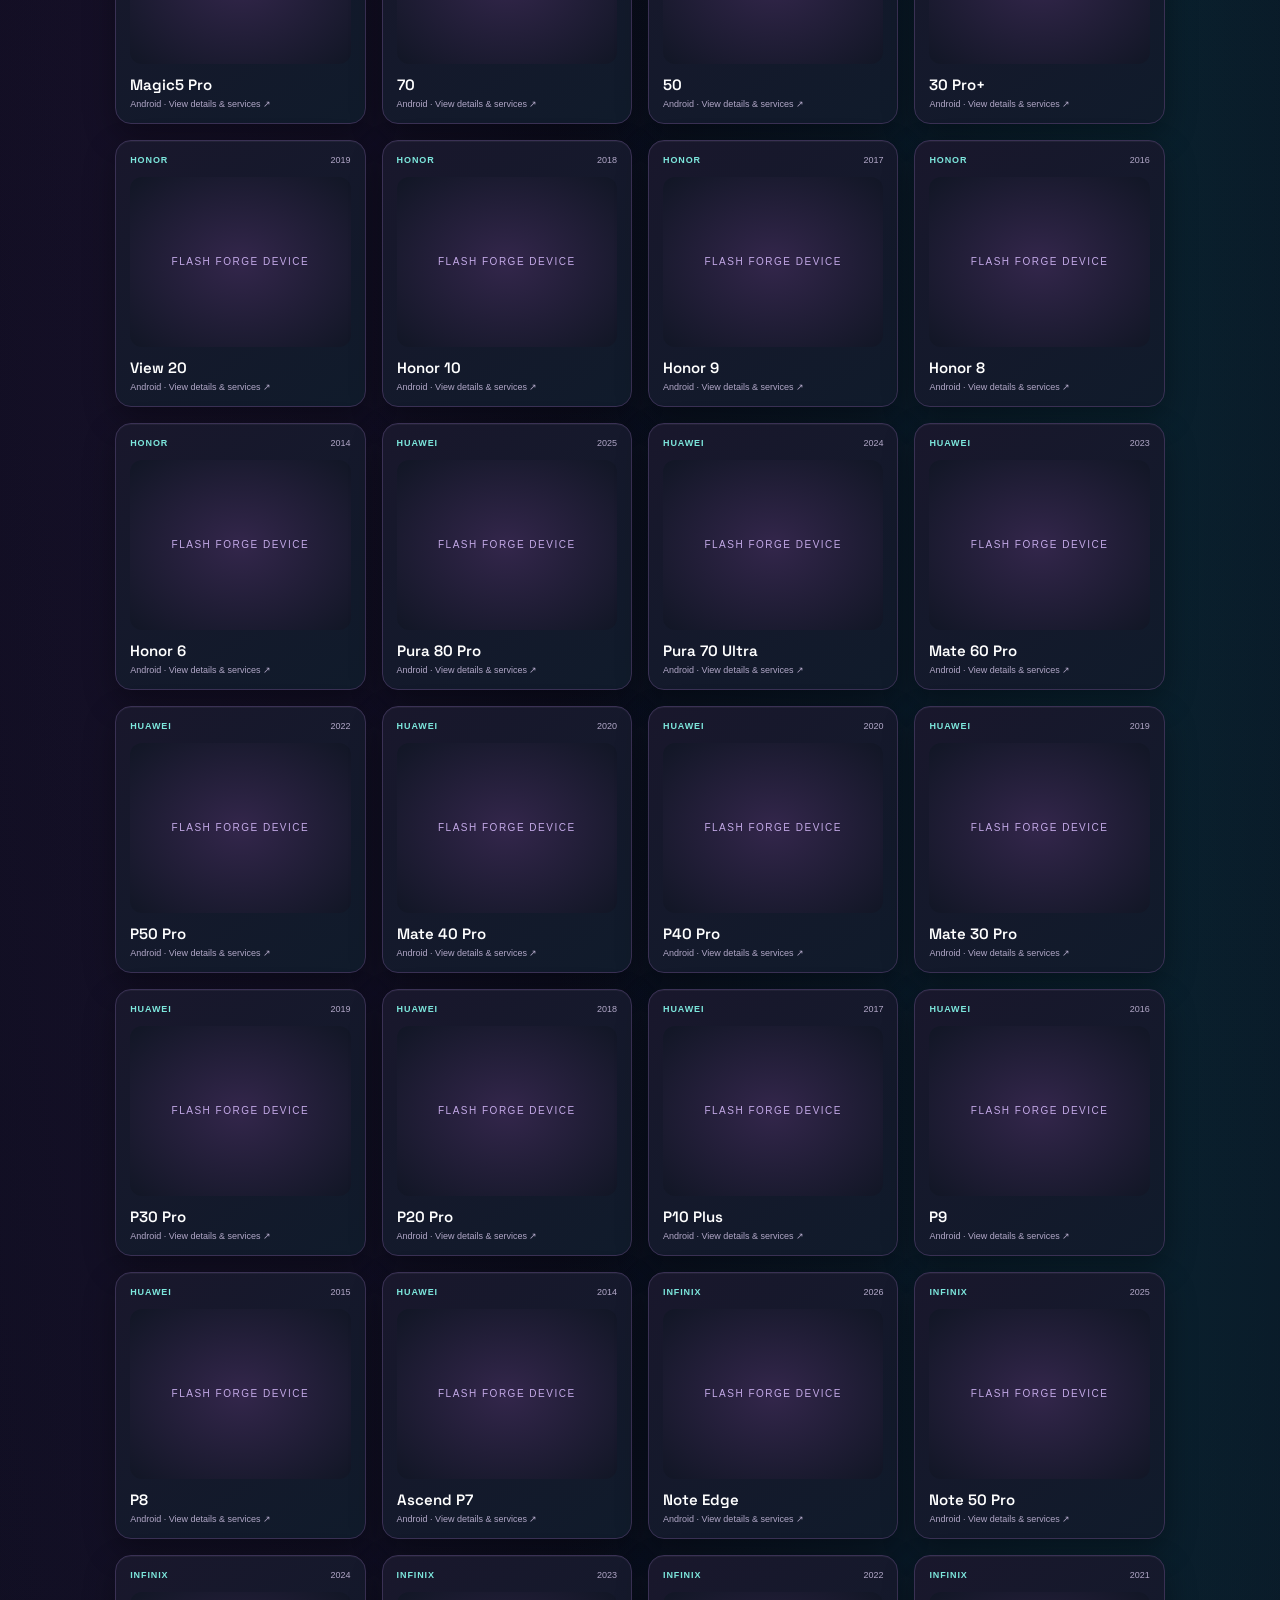
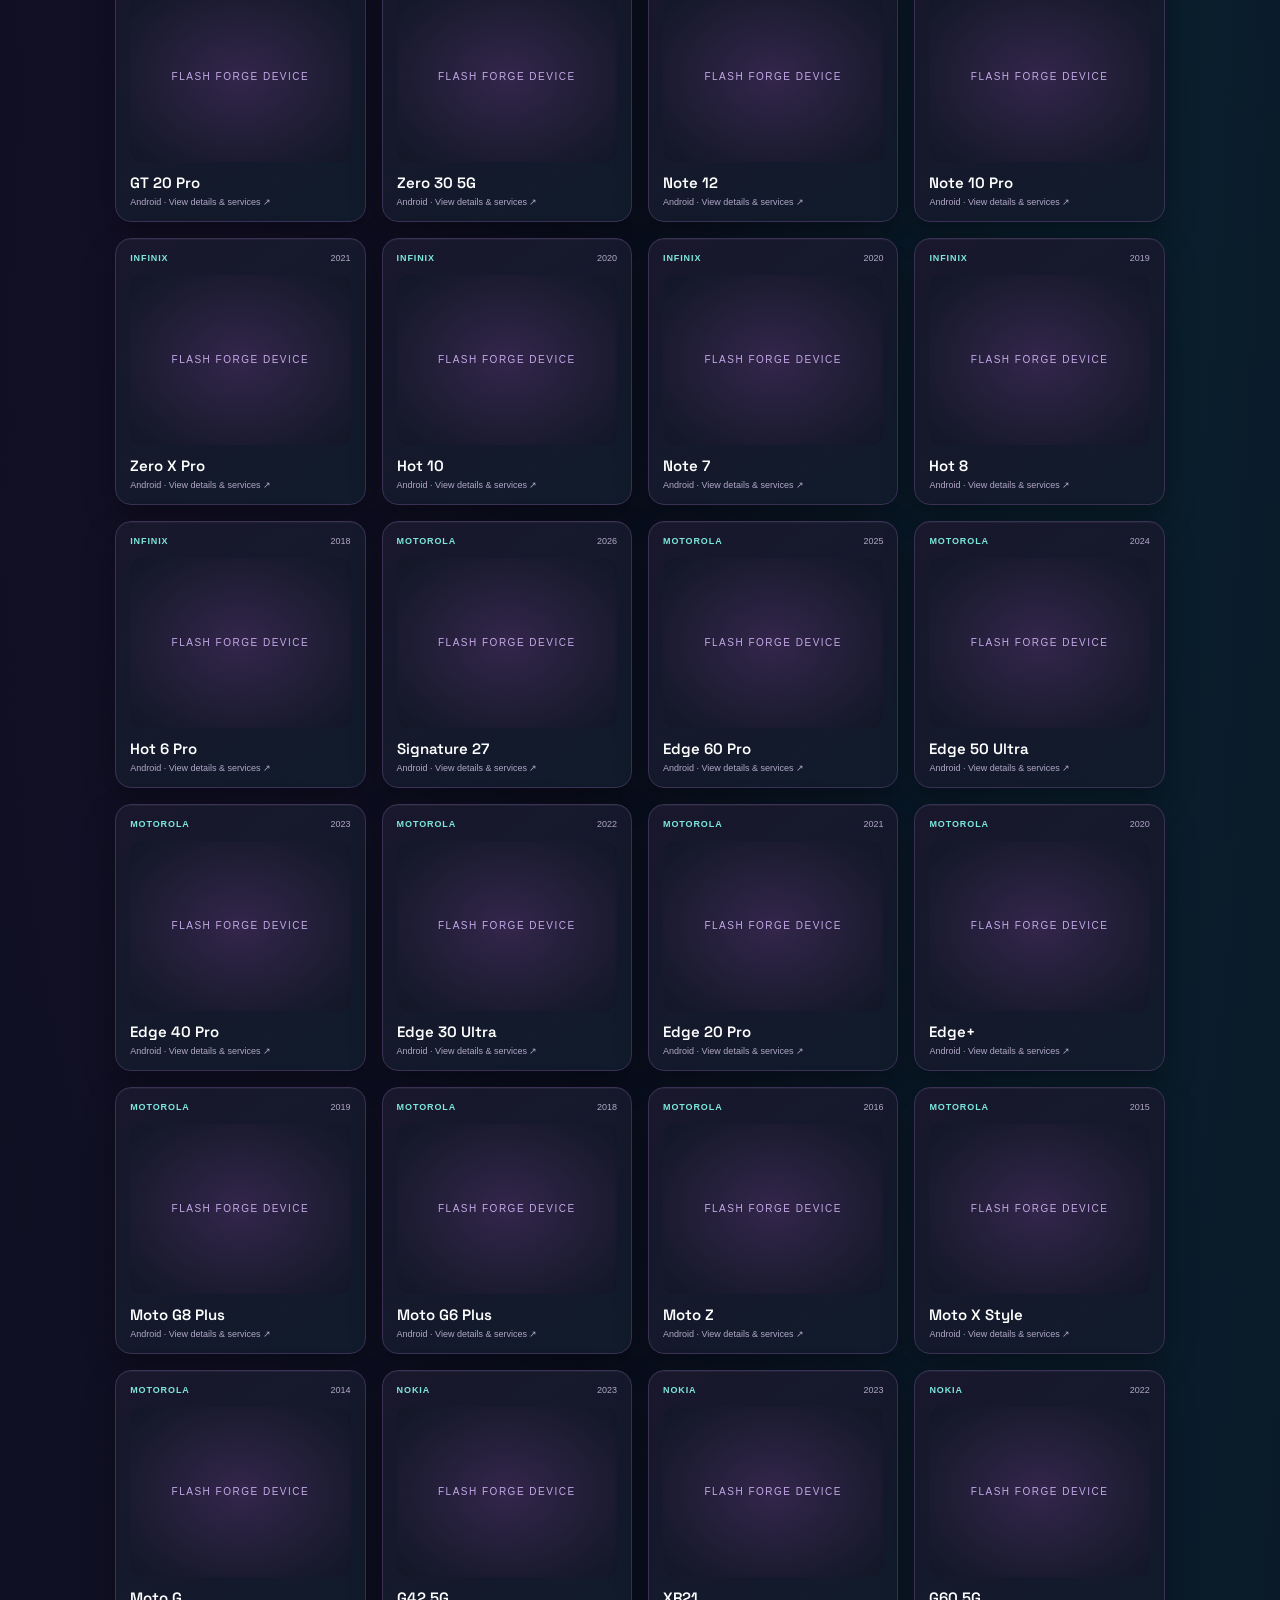
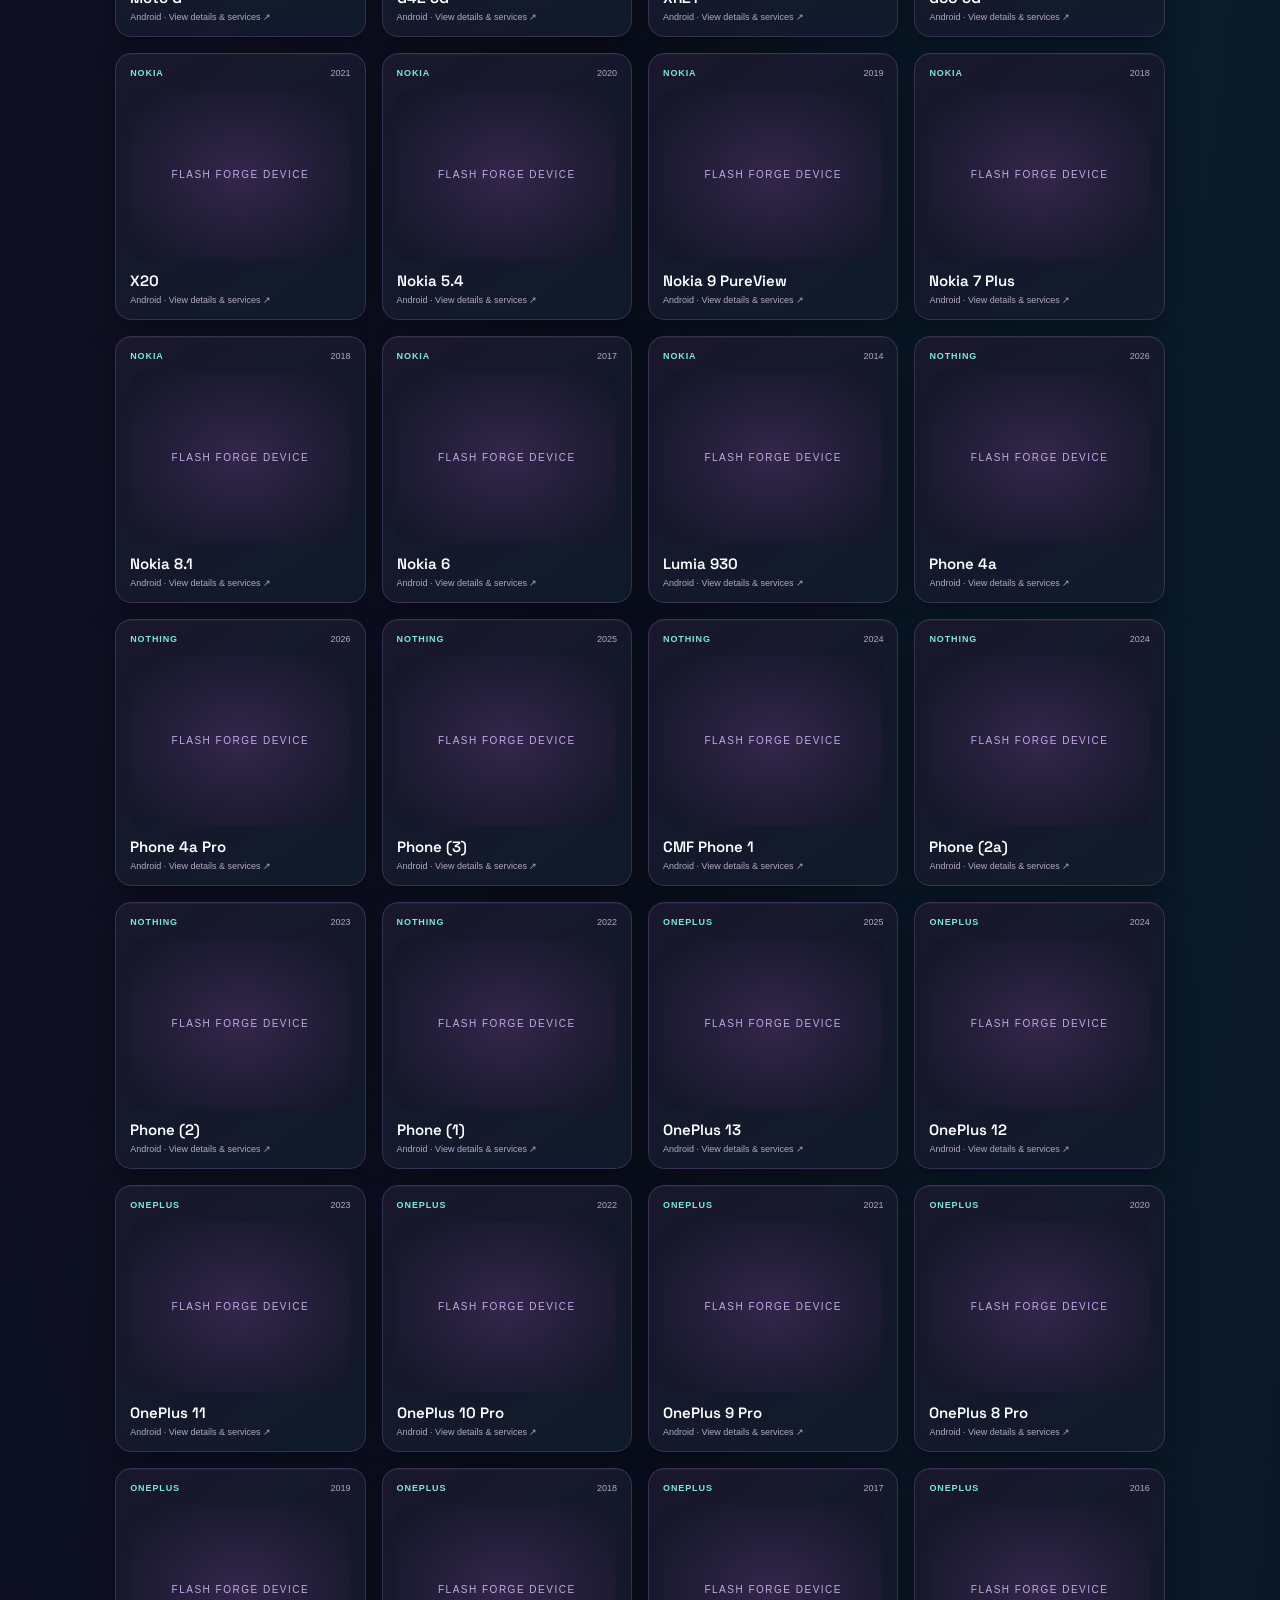
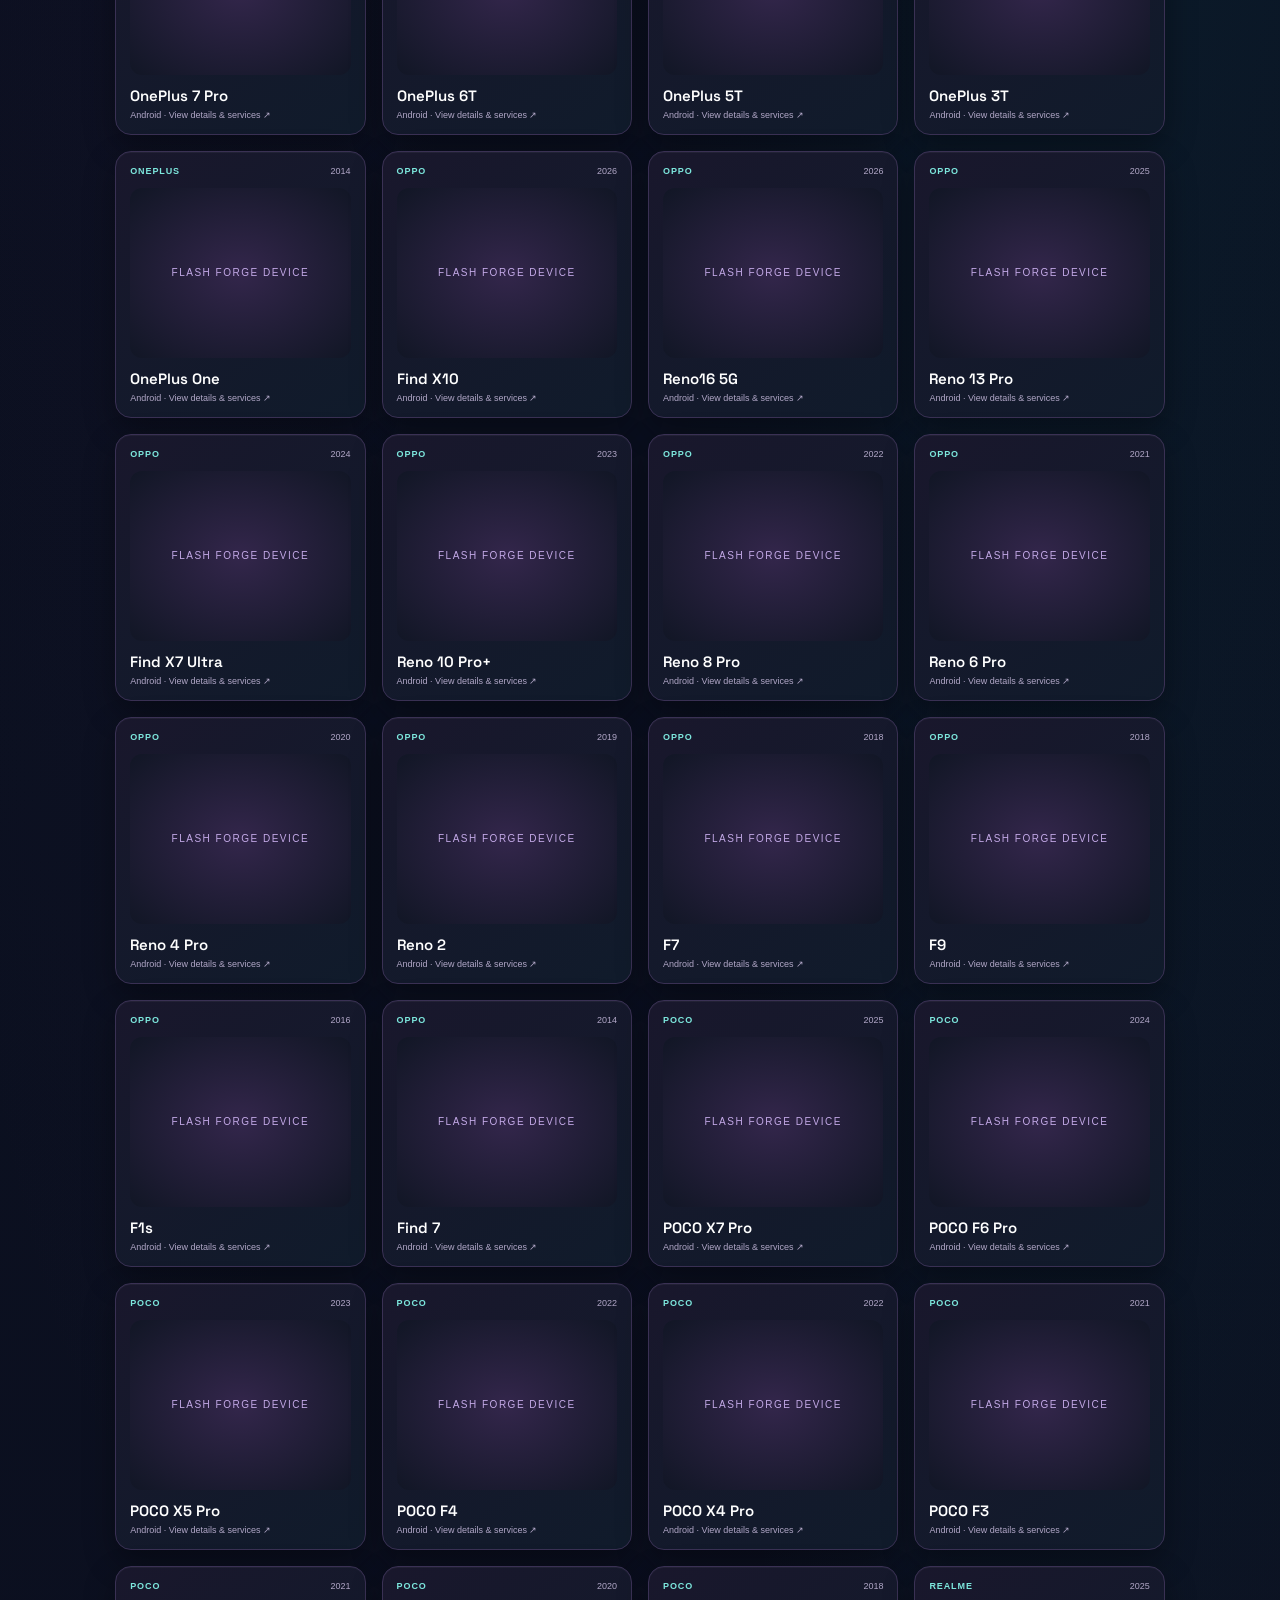
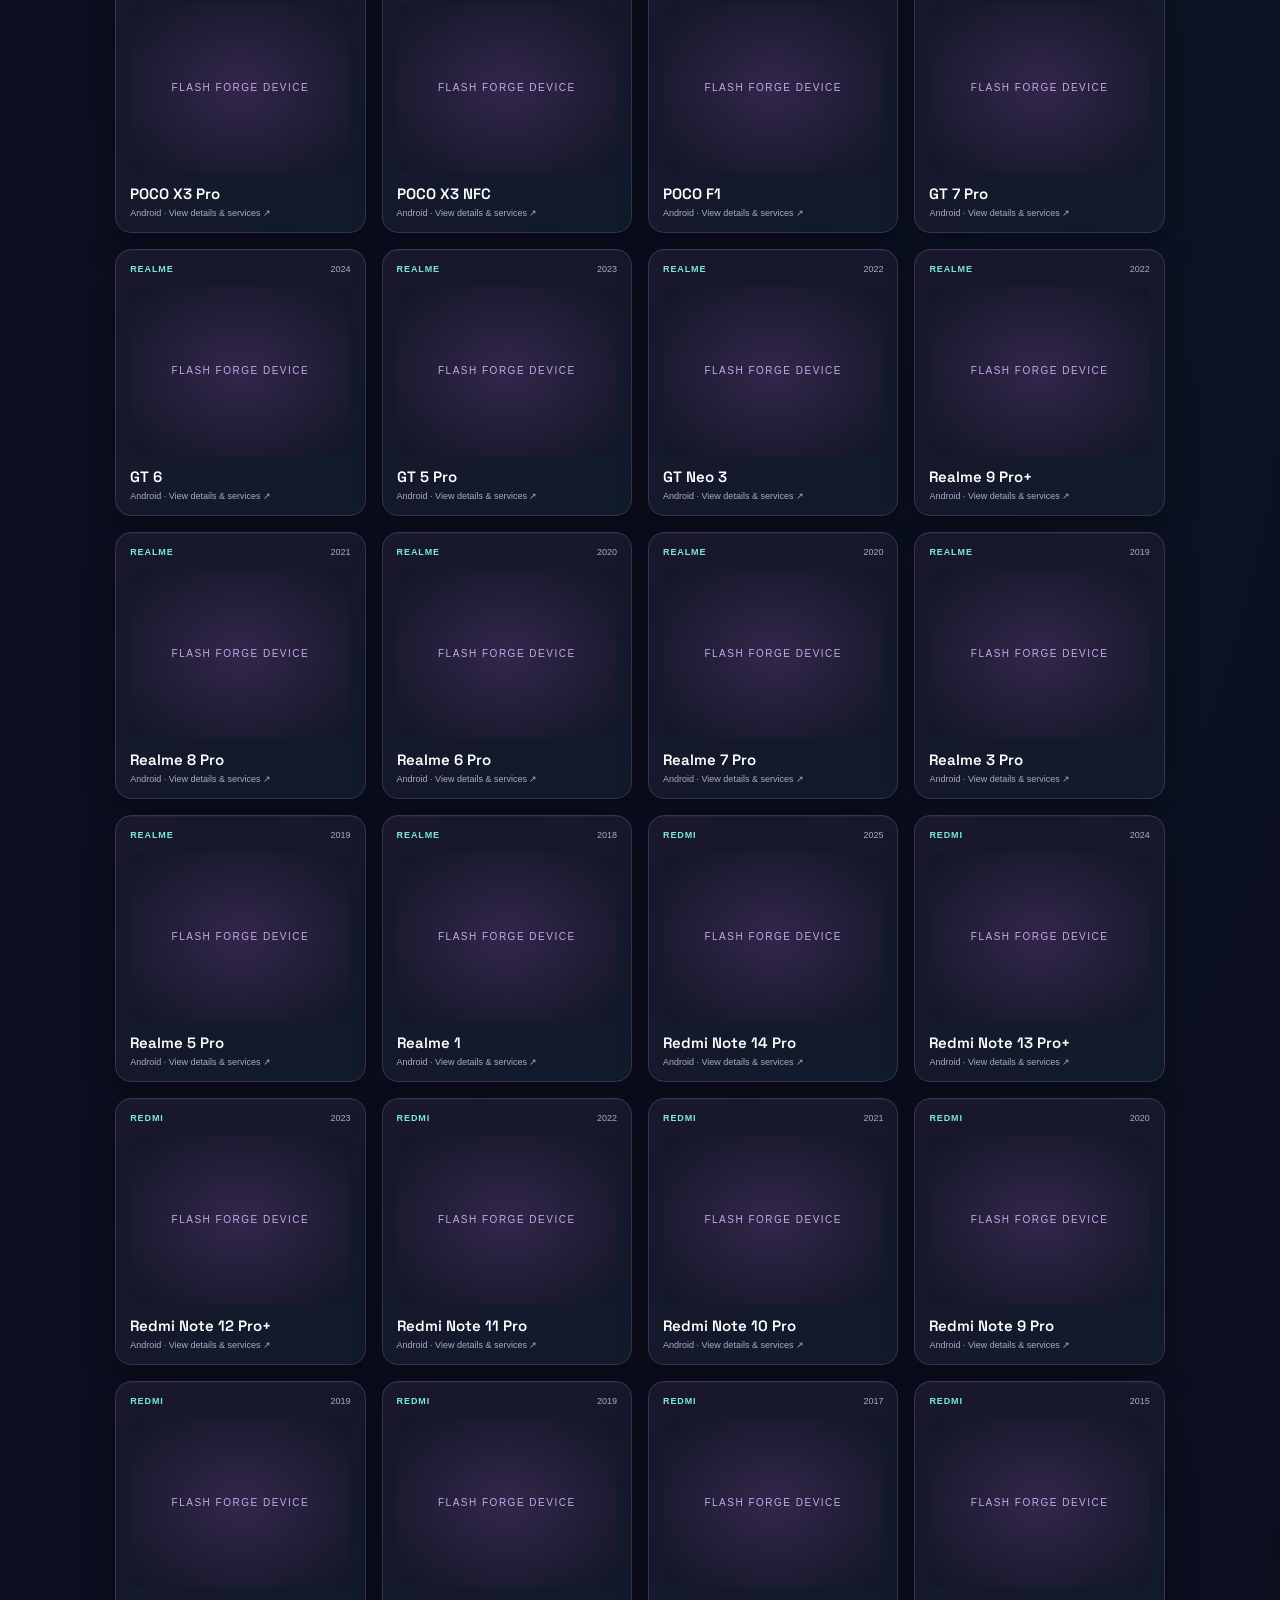
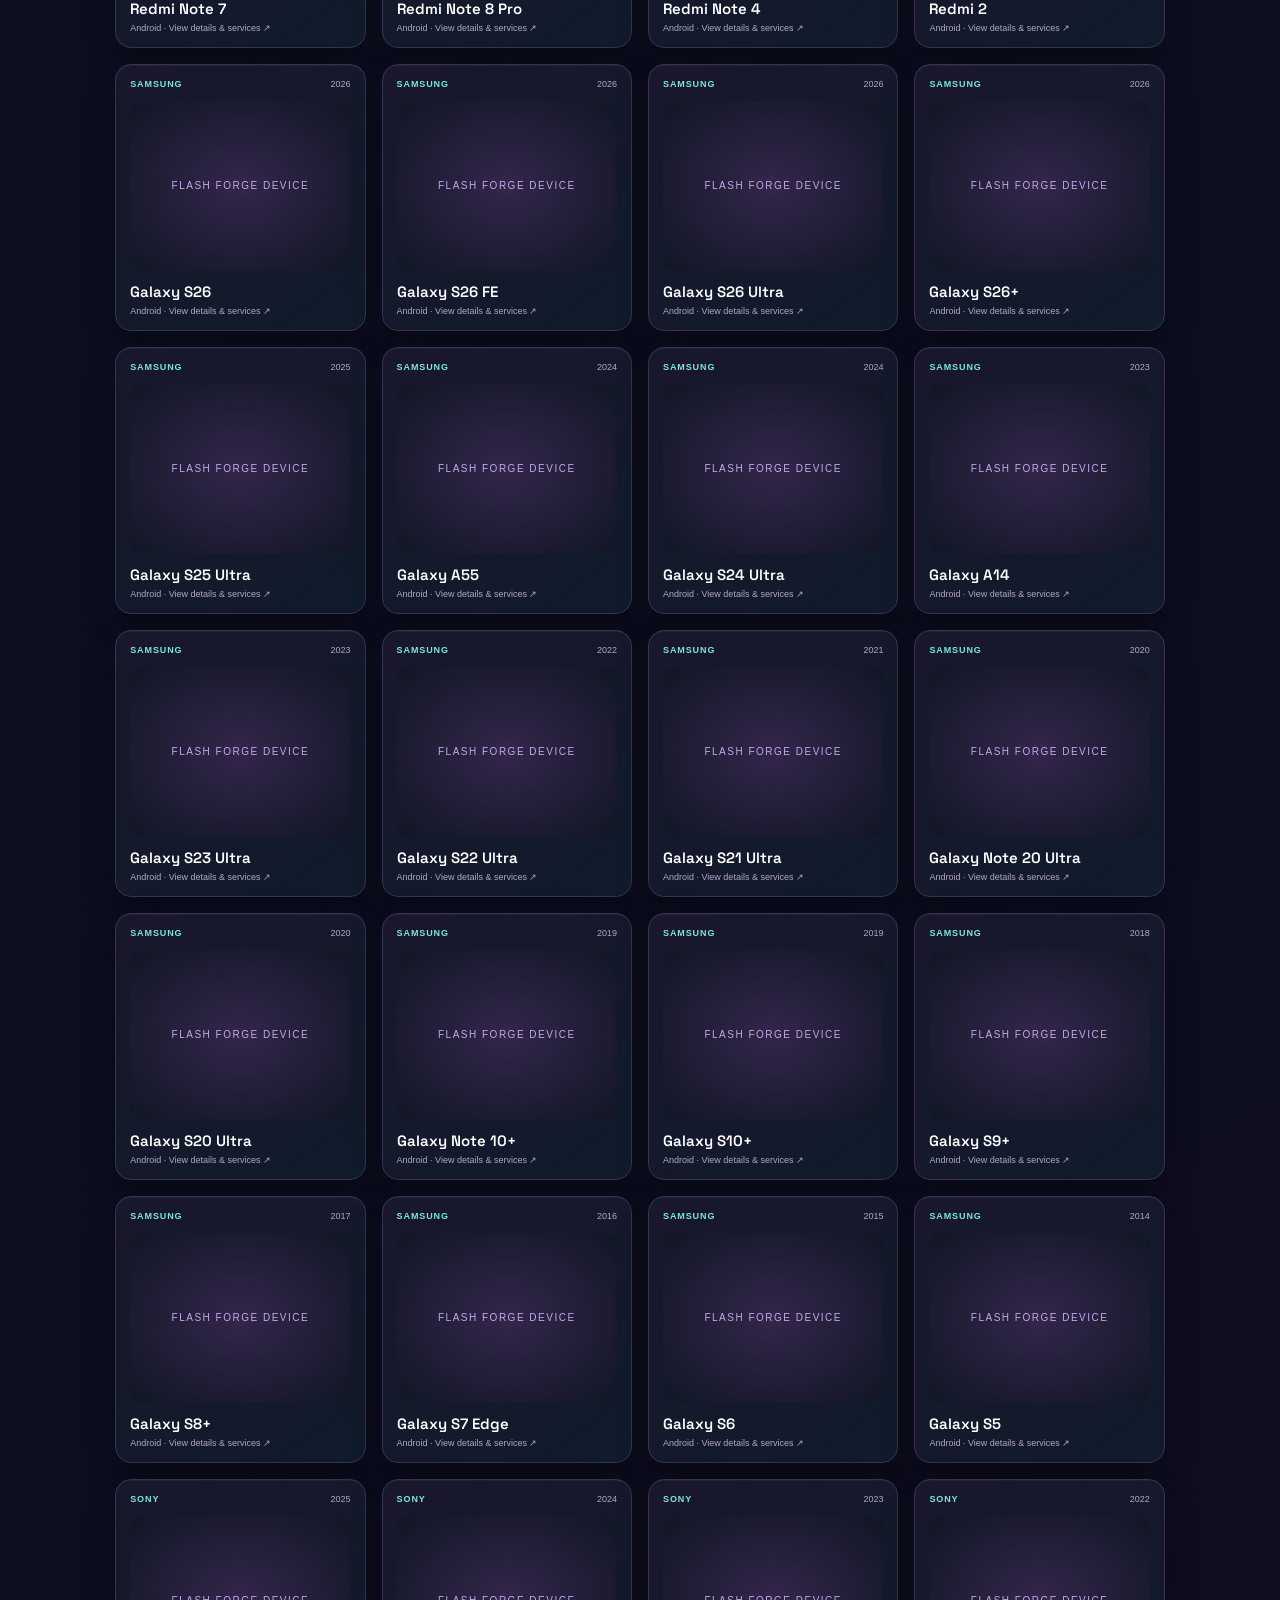
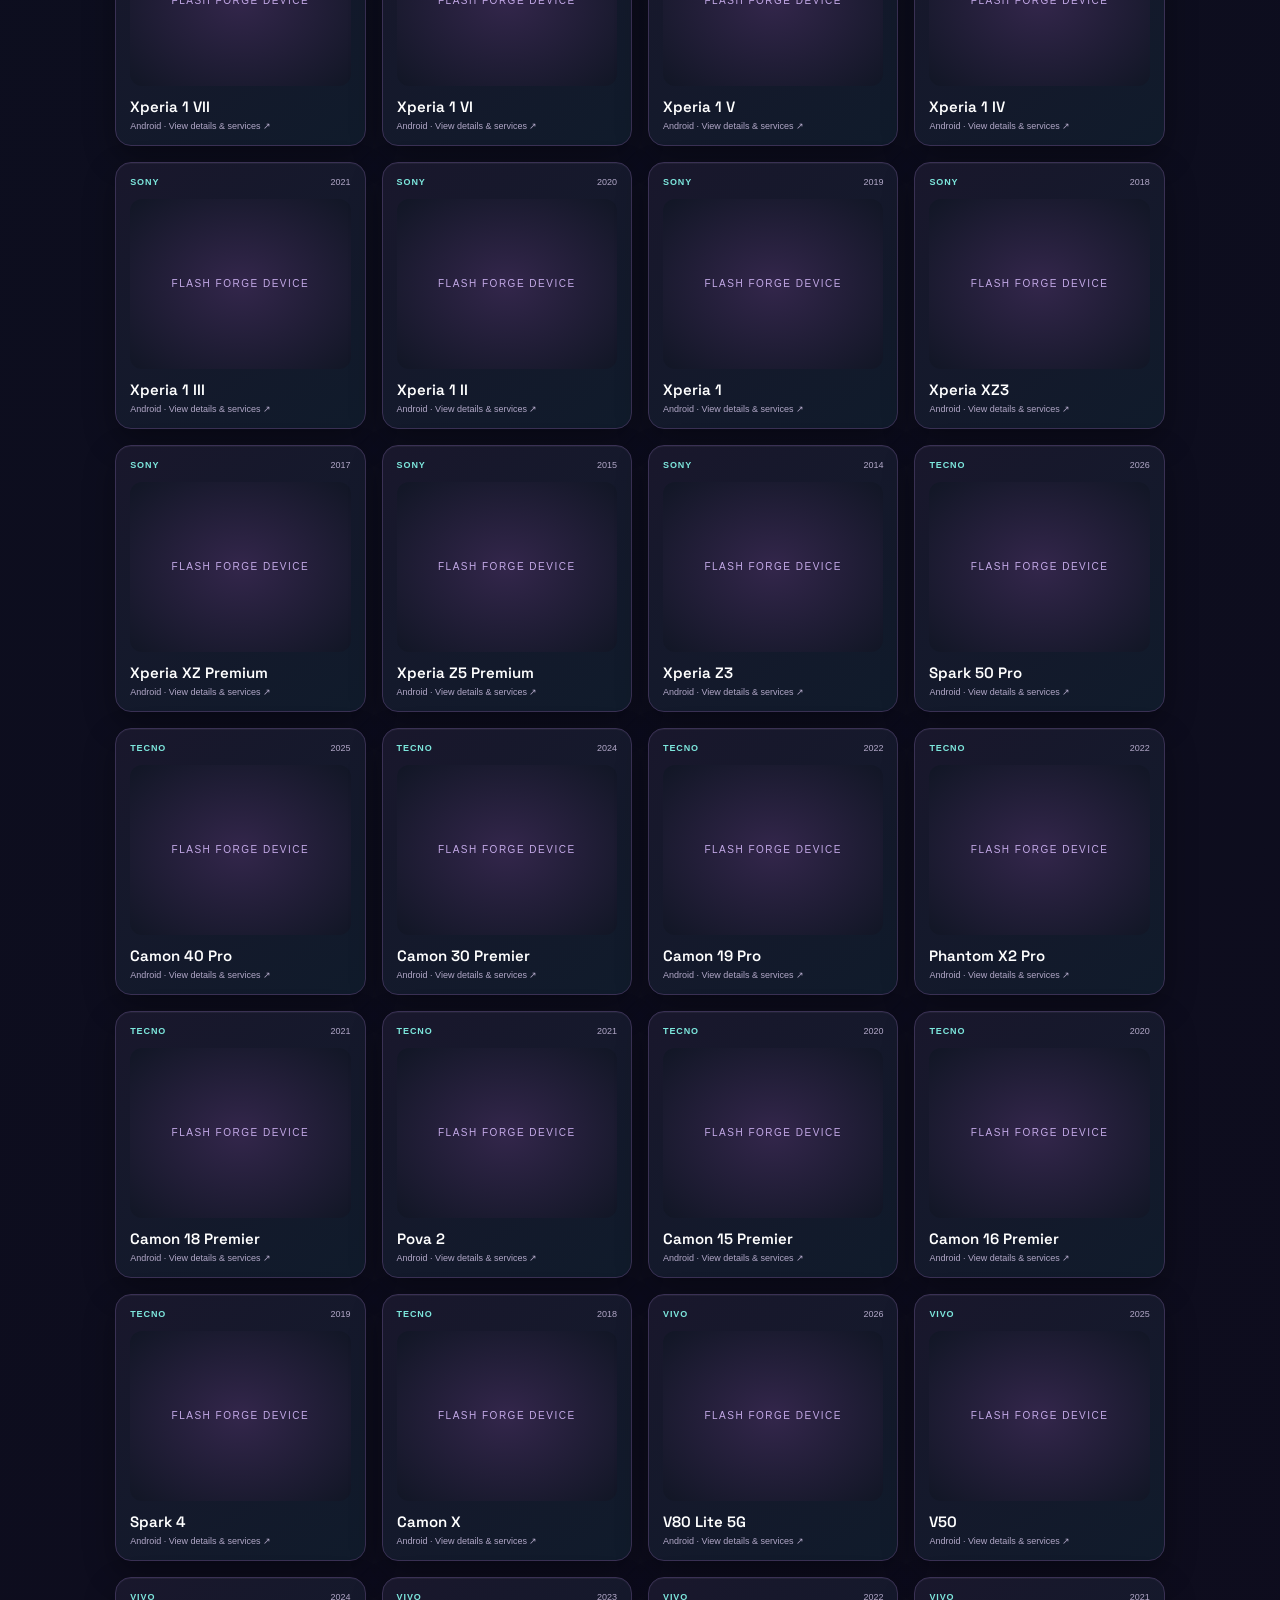
==== commit dabac2ac: "Restore real laptop, Android and iPhone photography on homepage" ====
--- a/index.html
+++ b/index.html
@@ -30,7 +30,7 @@
     <div class="hero-actions"><a class="button primary" href="#devices">Explore device database <span>→</span></a><a class="text-link" href="#downloads">Open software library ↗</a></div>
     <div class="hero-proof"><span class="proof-icon">✓</span><span>20+ device brands</span><i></i><span>Separate tool libraries</span><i></i><span>PKR service directory</span></div>
   </div>
-  <div class="hero-art hero-showcase" aria-label="Smartphone product showcase"><div class="showcase-glow"></div><div class="showcase-photo"><img src="assets/images/category-iphone.svg" alt="Premium iPhone product showcase with multiple phone designs" fetchpriority="high"><span class="photo-label">DEVICE SHOWCASE <b>01</b></span></div><div class="showcase-chip chip-top">MOBILE DATABASE <b>A–Z</b></div><div class="showcase-chip chip-bottom"><b>FLASH FORGE</b><span>Precision • Service • Solutions</span></div><span class="colour-orbit orbit-a"></span><span class="colour-orbit orbit-b"></span></div>
+  <div class="hero-art hero-showcase" aria-label="Smartphone product showcase"><div class="showcase-glow"></div><div class="showcase-photo"><img src="https://images.unsplash.com/photo-1605236453806-6ff36851218e?auto=format&fit=crop&w=1200&q=88" alt="Premium iPhone product photography showing the device design" fetchpriority="high"><span class="photo-label">DEVICE SHOWCASE <b>01</b></span></div><div class="showcase-chip chip-top">MOBILE DATABASE <b>A–Z</b></div><div class="showcase-chip chip-bottom"><b>FLASH FORGE</b><span>Precision • Service • Solutions</span></div><span class="colour-orbit orbit-a"></span><span class="colour-orbit orbit-b"></span></div>
 </section>
 <section class="stats"><div><strong>2018–2026</strong><span>Priority device years</span></div><div><strong>A–Z</strong><span>Organized directories</span></div><div><strong>4</strong><span>Separate download categories</span></div><div><strong>PKR</strong><span>Service pricing currency</span></div></section>
 <section class="section device-section" id="devices">
@@ -44,9 +44,9 @@
 <section class="section solution-section" id="solutions">
   <div class="section-heading"><div><div class="eyebrow">WHAT WE ORGANIZE</div><h2>Three worlds. Three dedicated libraries.</h2><p>PC utilities stay in PC. Android servicing stays in Android. Apple tools stay in iPhone.</p></div><span class="section-index">02 / SOLUTIONS</span></div>
   <div class="solution-grid">
-    <article class="solution-card"><span class="card-number">01</span><img class="solution-banner" src="https://images.unsplash.com/photo-1496181133206-80ce9b88a853?auto=format&fit=crop&w=1100&q=88" alt="PC laptop tools"><h3>PC & Windows</h3><p>Drivers, device utilities, diagnostics and computer-side technician tools.</p><a href="#downloads">Explore PC tools ↗</a></article>
-    <article class="solution-card"><span class="card-number">02</span><img class="solution-banner" src="https://images.unsplash.com/photo-1598327105666-5b89351aff97?auto=format&fit=crop&w=1100&q=88" alt="Android phone tools"><h3>Android solutions</h3><p>Android device utilities, firmware resources and supported service workflows.</p><a href="#downloads">Explore Android tools ↗</a></article>
-    <article class="solution-card"><span class="card-number">03</span><img class="solution-banner" src="https://images.unsplash.com/photo-1605236453806-6ff36851218e?auto=format&fit=crop&w=1100&q=88" alt="iPhone tools"><h3>iPhone solutions</h3><p>iTunes, 3uTools, iMazing and verified Apple-device resources.</p><a href="#downloads">Explore iPhone tools ↗</a></article>
+    <article class="solution-card"><span class="card-number">01</span><img class="solution-banner" src="https://images.unsplash.com/photo-1496181133206-80ce9b88a853?auto=format&fit=crop&w=1200&q=88" alt="PC laptop tools"><h3>PC & Windows</h3><p>Drivers, device utilities, diagnostics and computer-side technician tools.</p><a href="#downloads">Explore PC tools ↗</a></article>
+    <article class="solution-card"><span class="card-number">02</span><img class="solution-banner" src="https://images.unsplash.com/photo-1598327105666-5b89351aff97?auto=format&fit=crop&w=1200&q=88" alt="Android phone tools"><h3>Android solutions</h3><p>Android device utilities, firmware resources and supported service workflows.</p><a href="#downloads">Explore Android tools ↗</a></article>
+    <article class="solution-card"><span class="card-number">03</span><img class="solution-banner" src="https://images.unsplash.com/photo-1605236453806-6ff36851218e?auto=format&fit=crop&w=1200&q=88" alt="iPhone tools"><h3>iPhone solutions</h3><p>iTunes, 3uTools, iMazing and verified Apple-device resources.</p><a href="#downloads">Explore iPhone tools ↗</a></article>
   </div>
 </section>
 <section class="section downloads-section" id="downloads">
--- a/assets/css/style.css
+++ b/assets/css/style.css
@@ -205,3 +205,16 @@
 .tool-hero img,.library-option img{width:min(100%,560px)!important;height:150px!important;max-height:150px!important;object-fit:contain!important;object-position:center!important;display:block;margin:18px auto 0!important}
 .library-option img{width:100%!important;height:140px!important;margin:0!important}
 @media(max-width:760px){.brand-logo{width:40px!important;height:40px!important;flex-basis:40px}.footer-brand .brand-logo{width:38px!important;height:38px!important;flex-basis:38px}.device-grid{grid-template-columns:repeat(2,minmax(0,1fr))}.brand-strip{gap:7px}.brand-chip{padding:8px 11px}}
+
+
+/* Brand chooser tiles: all brands visible at once, not hidden in a clipped chip strip */
+.brand-directory{display:grid;grid-template-columns:repeat(5,minmax(0,1fr));gap:11px;margin:0 0 26px}
+.brand-tile{display:flex;align-items:center;gap:11px;min-width:0;text-align:left;padding:13px 12px;border:1px solid #443553;border-radius:14px;background:linear-gradient(145deg,#1b172d,#101a29);color:#fff;cursor:pointer;transition:transform .2s,border-color .2s,box-shadow .2s}
+.brand-tile:hover{transform:translateY(-3px);border-color:#d76cbd;box-shadow:0 10px 30px #b94e9d2b}
+.brand-tile-mark{width:38px;height:38px;flex:0 0 38px;border-radius:11px;display:grid;place-items:center;font:700 12px "Space Grotesk";color:#fff;background:linear-gradient(135deg,#7c43bb,#d45b9d 60%,#168e91);box-shadow:0 0 18px #a44a9c55}
+.brand-tile>span:nth-child(2){display:flex;flex-direction:column;min-width:0}
+.brand-tile b{font:700 12px "Space Grotesk";white-space:nowrap;overflow:hidden;text-overflow:ellipsis}
+.brand-tile small{font-size:9px;color:#a99fbd;margin-top:4px}
+.brand-tile i{font-style:normal;color:#73e4da;margin-left:auto}
+@media(max-width:1000px){.brand-directory{grid-template-columns:repeat(4,minmax(0,1fr))}}
+@media(max-width:720px){.brand-directory{grid-template-columns:repeat(2,minmax(0,1fr));gap:8px}.brand-tile{padding:10px 9px}.brand-tile-mark{width:33px;height:33px;flex-basis:33px}}
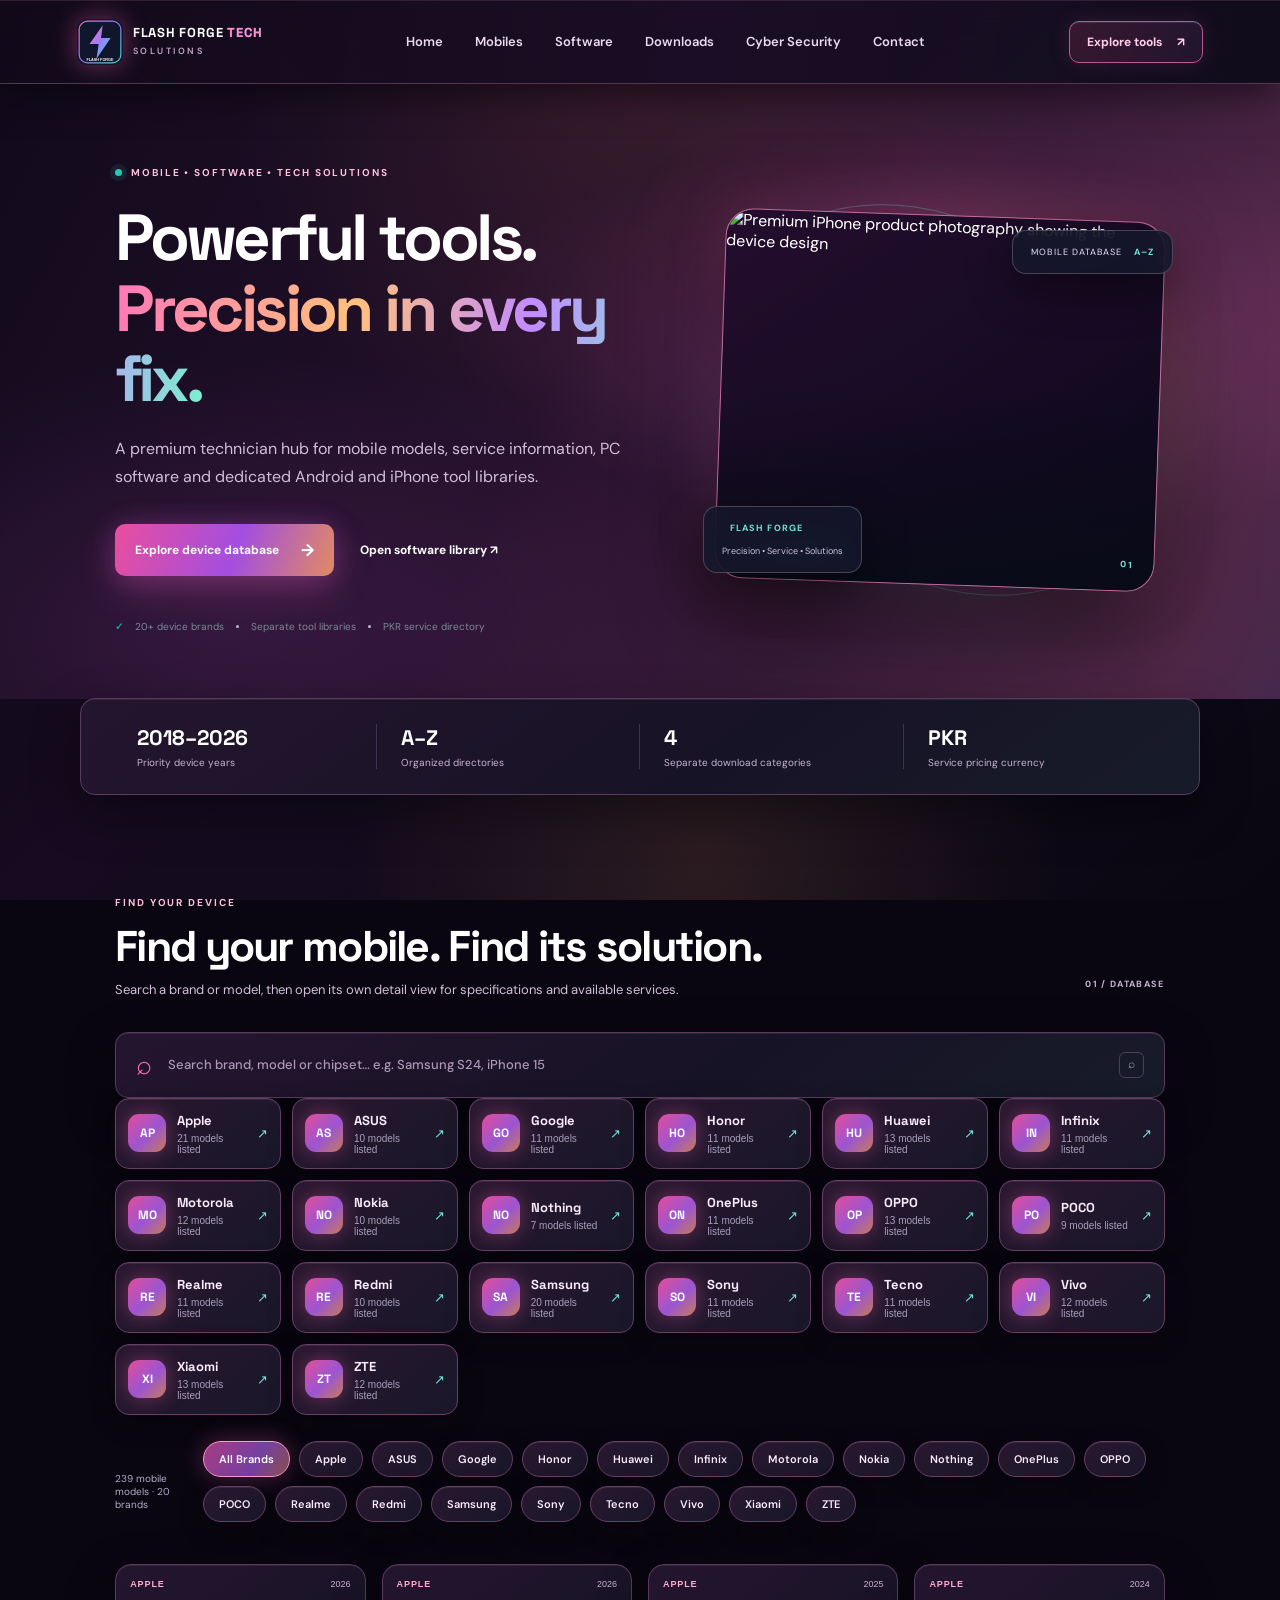
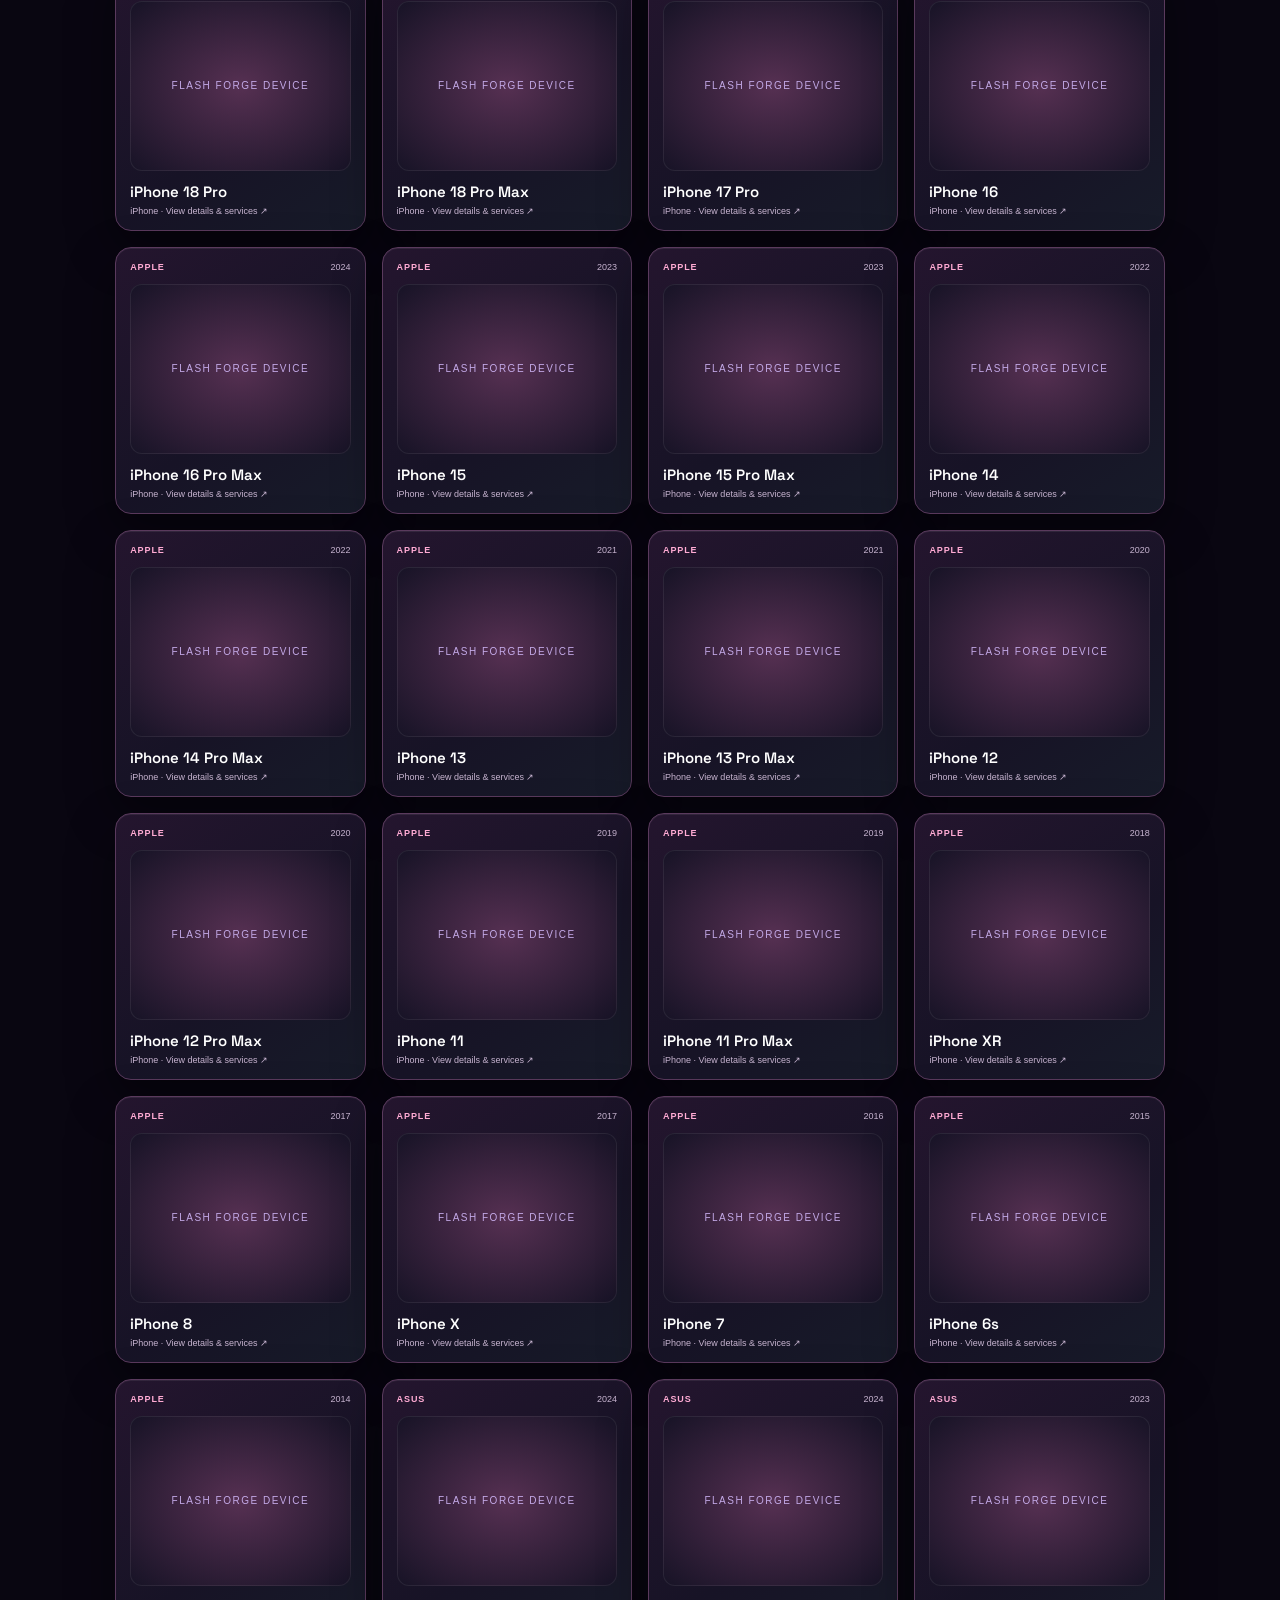
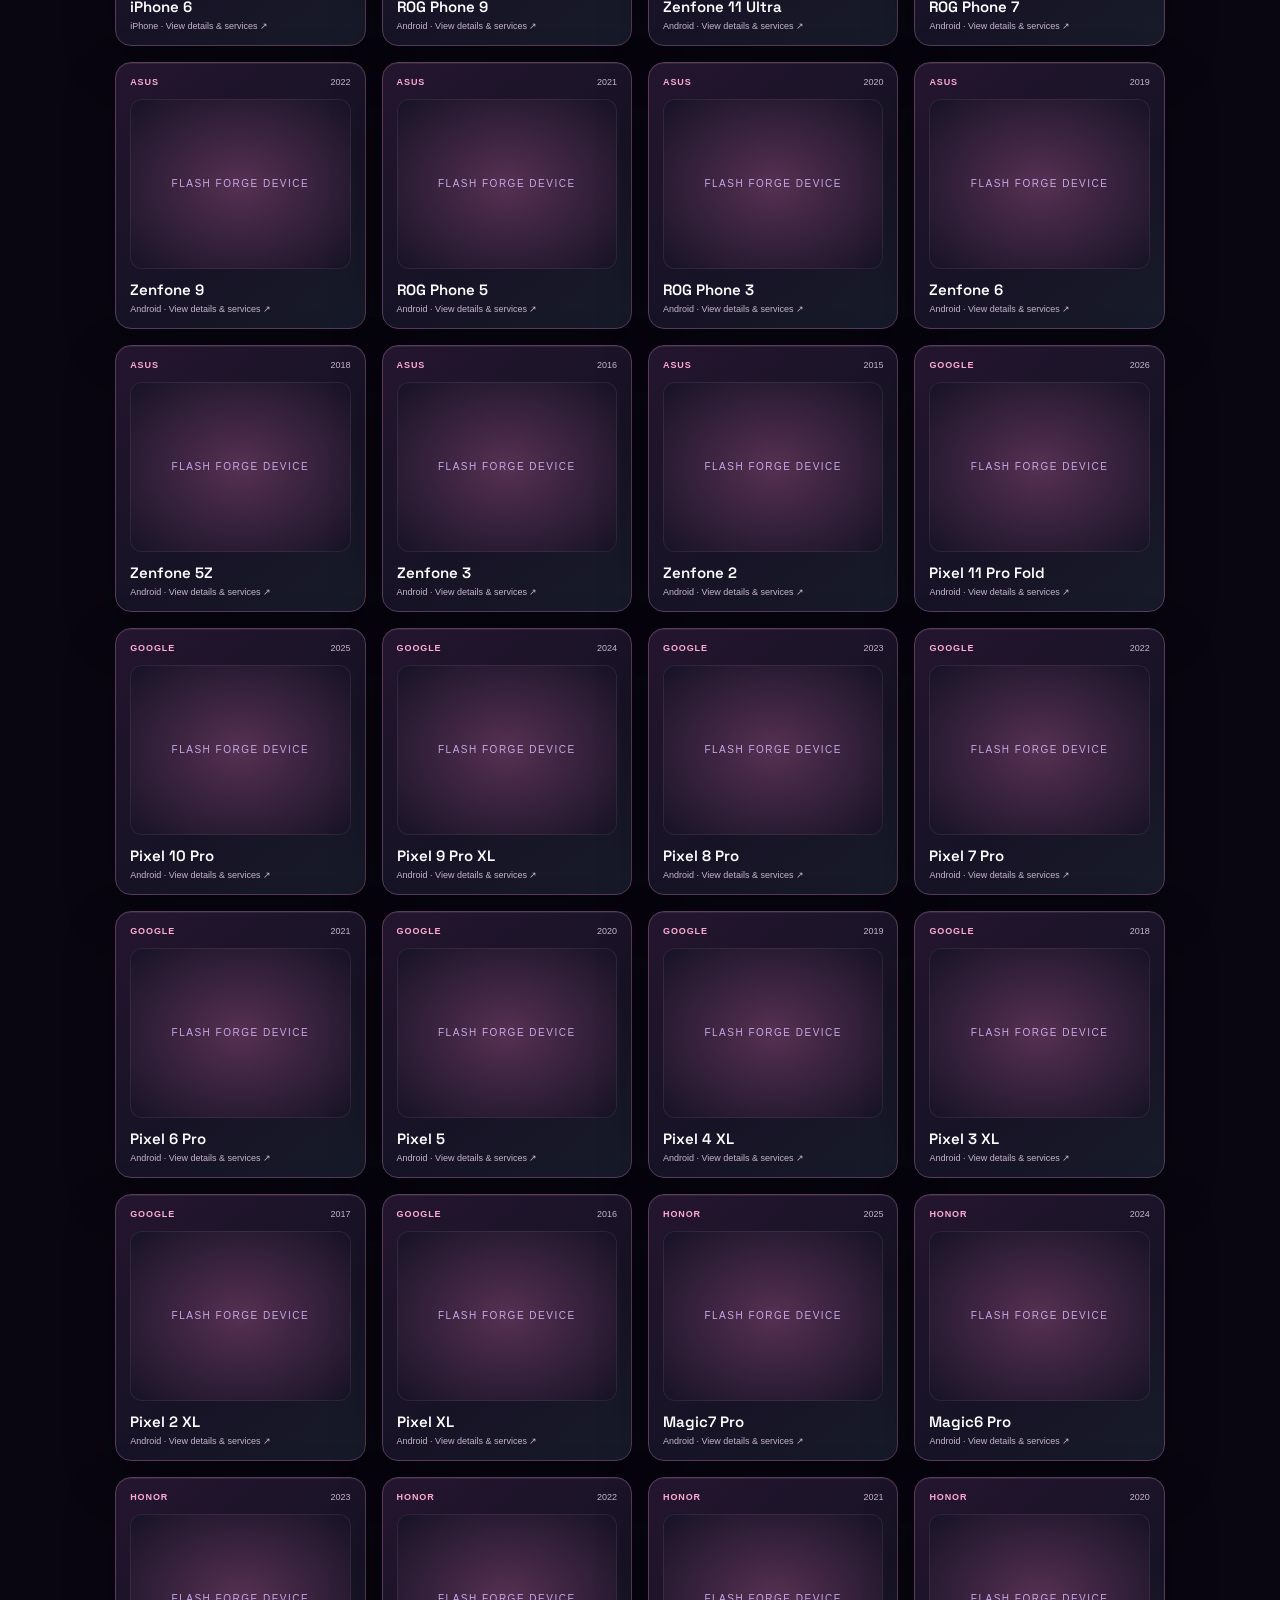
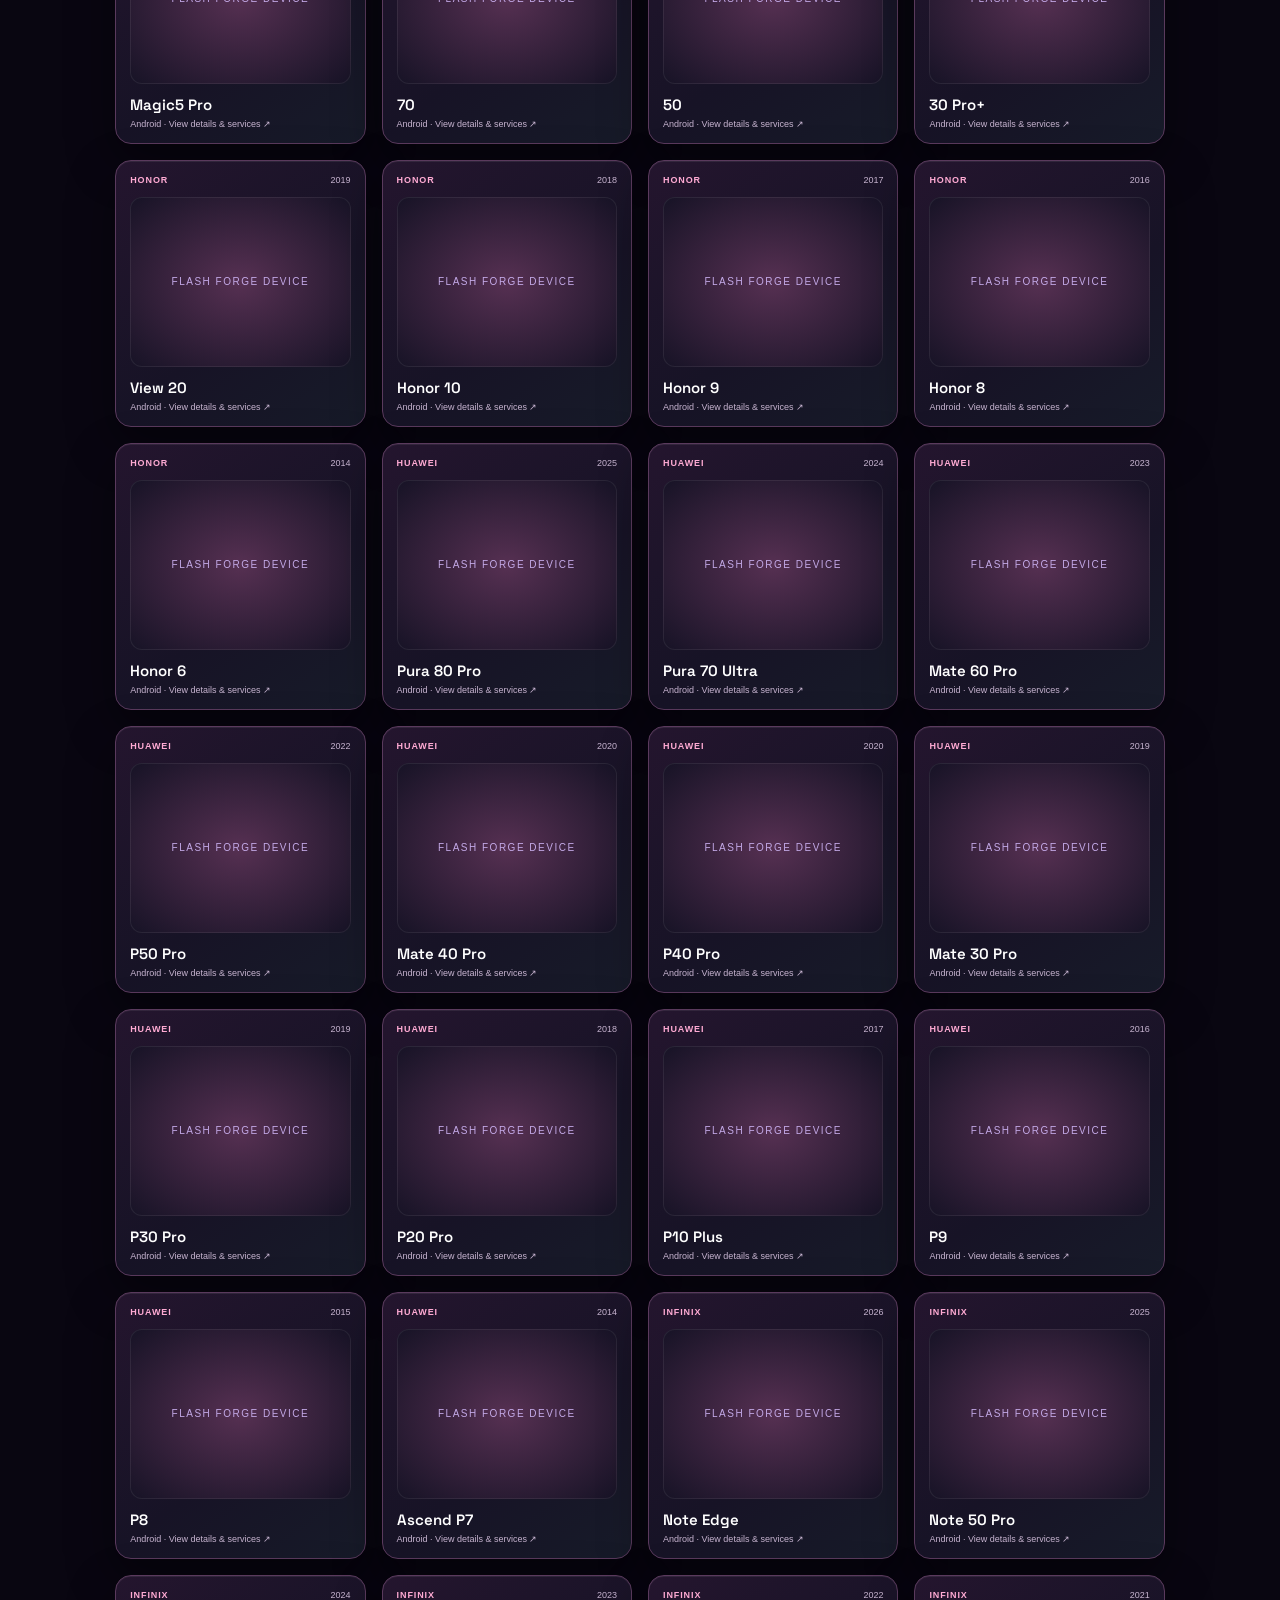
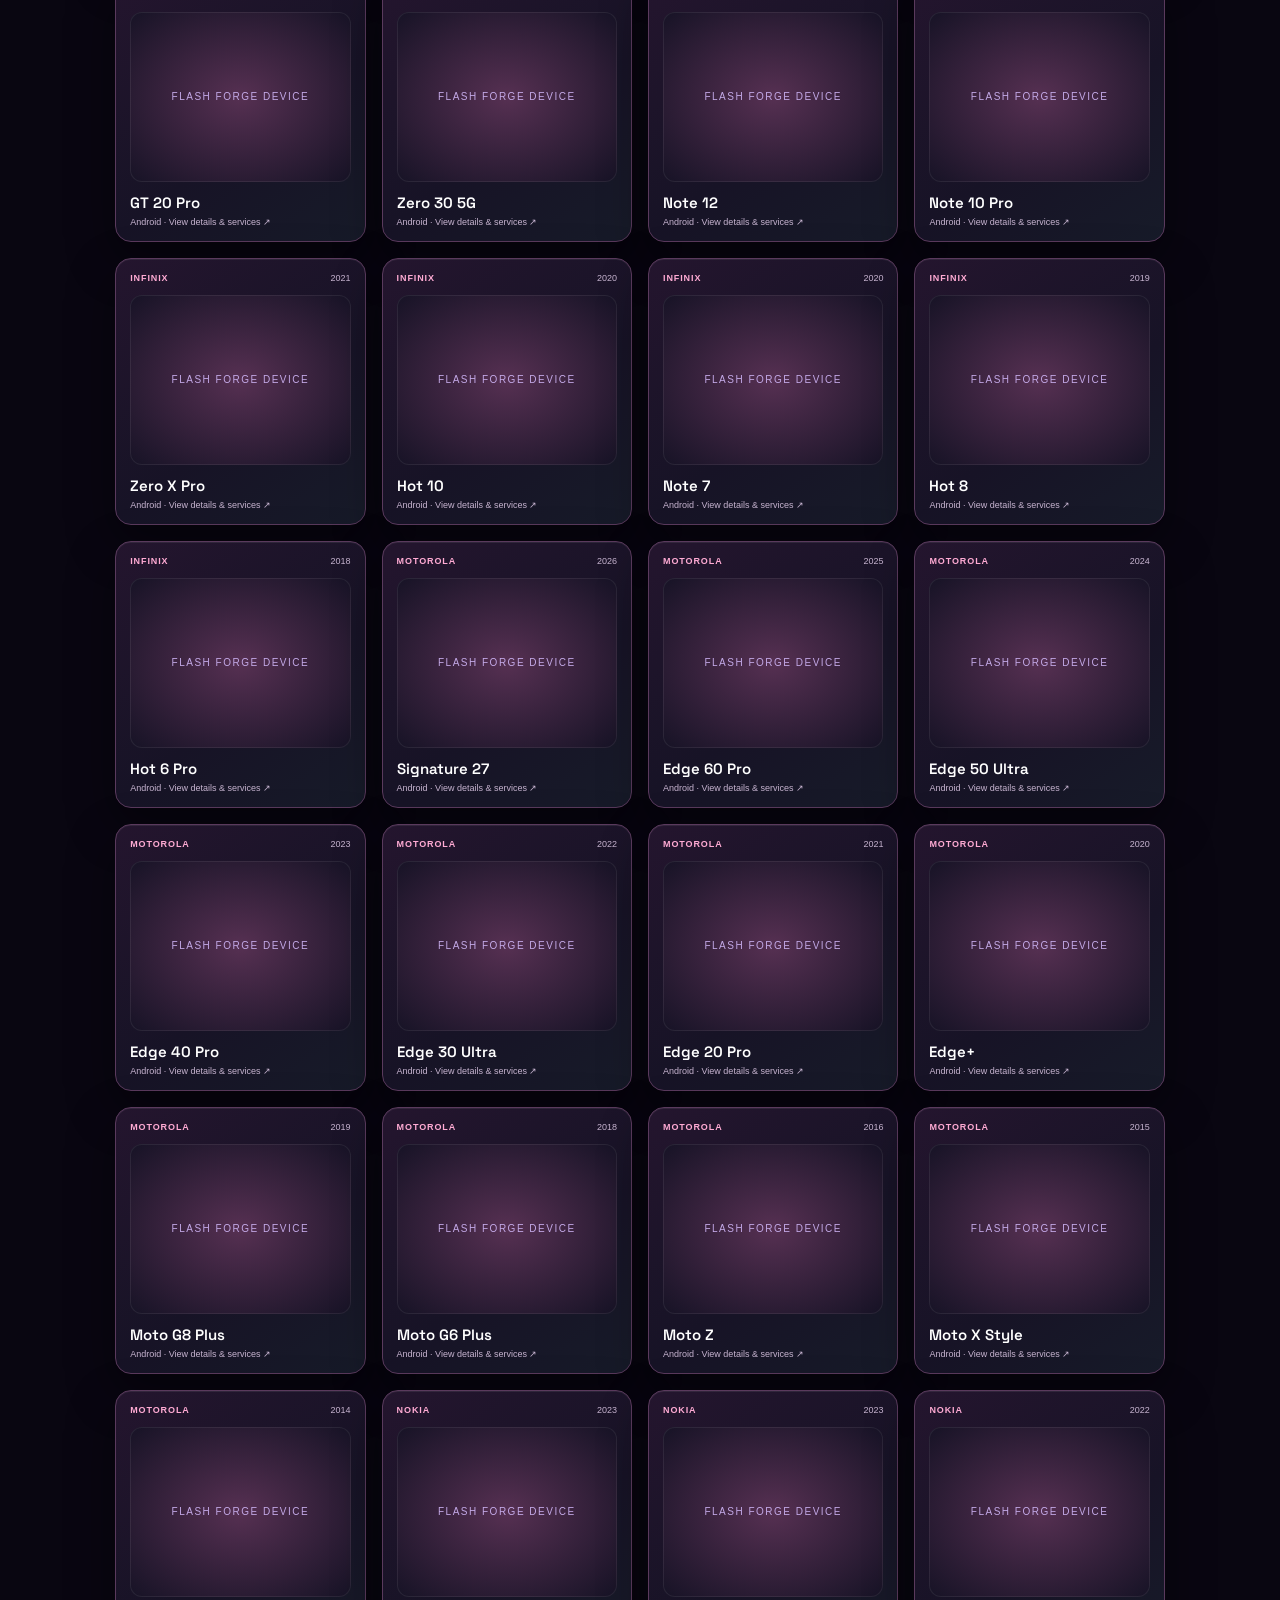
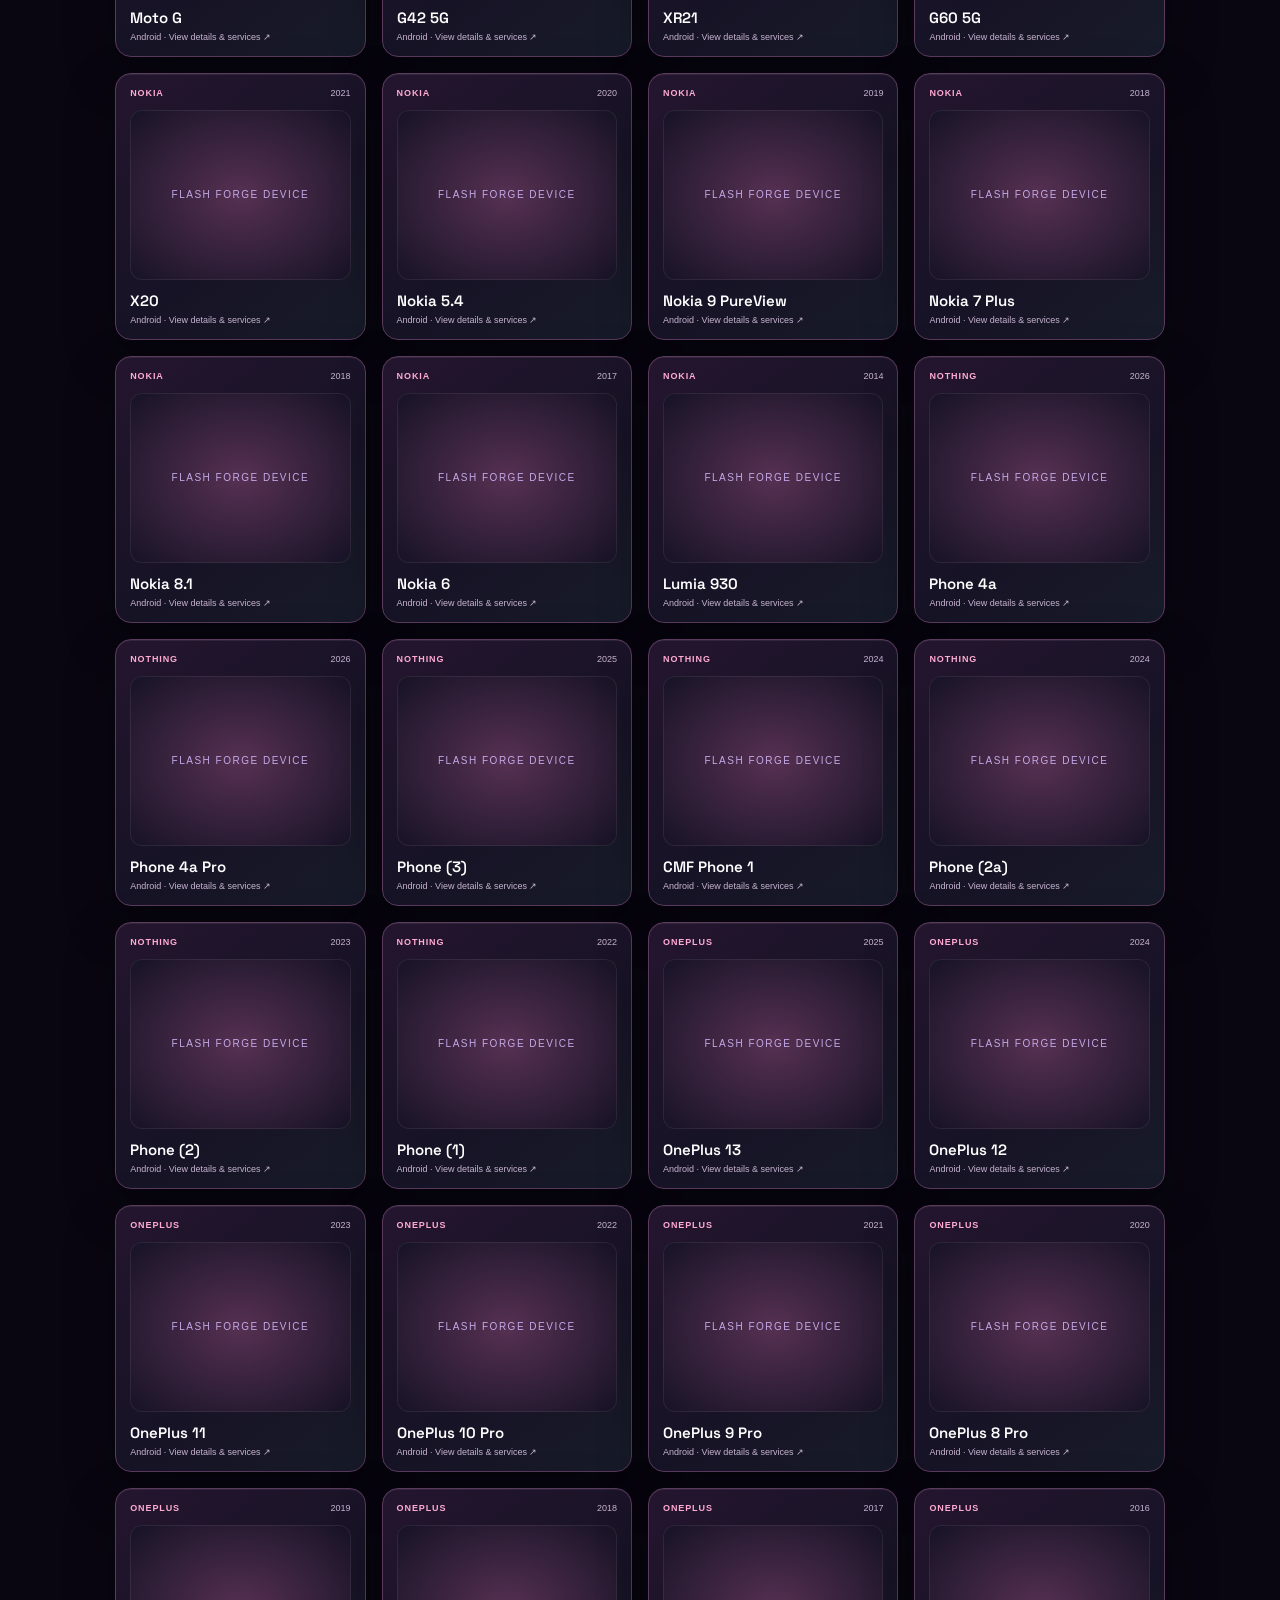
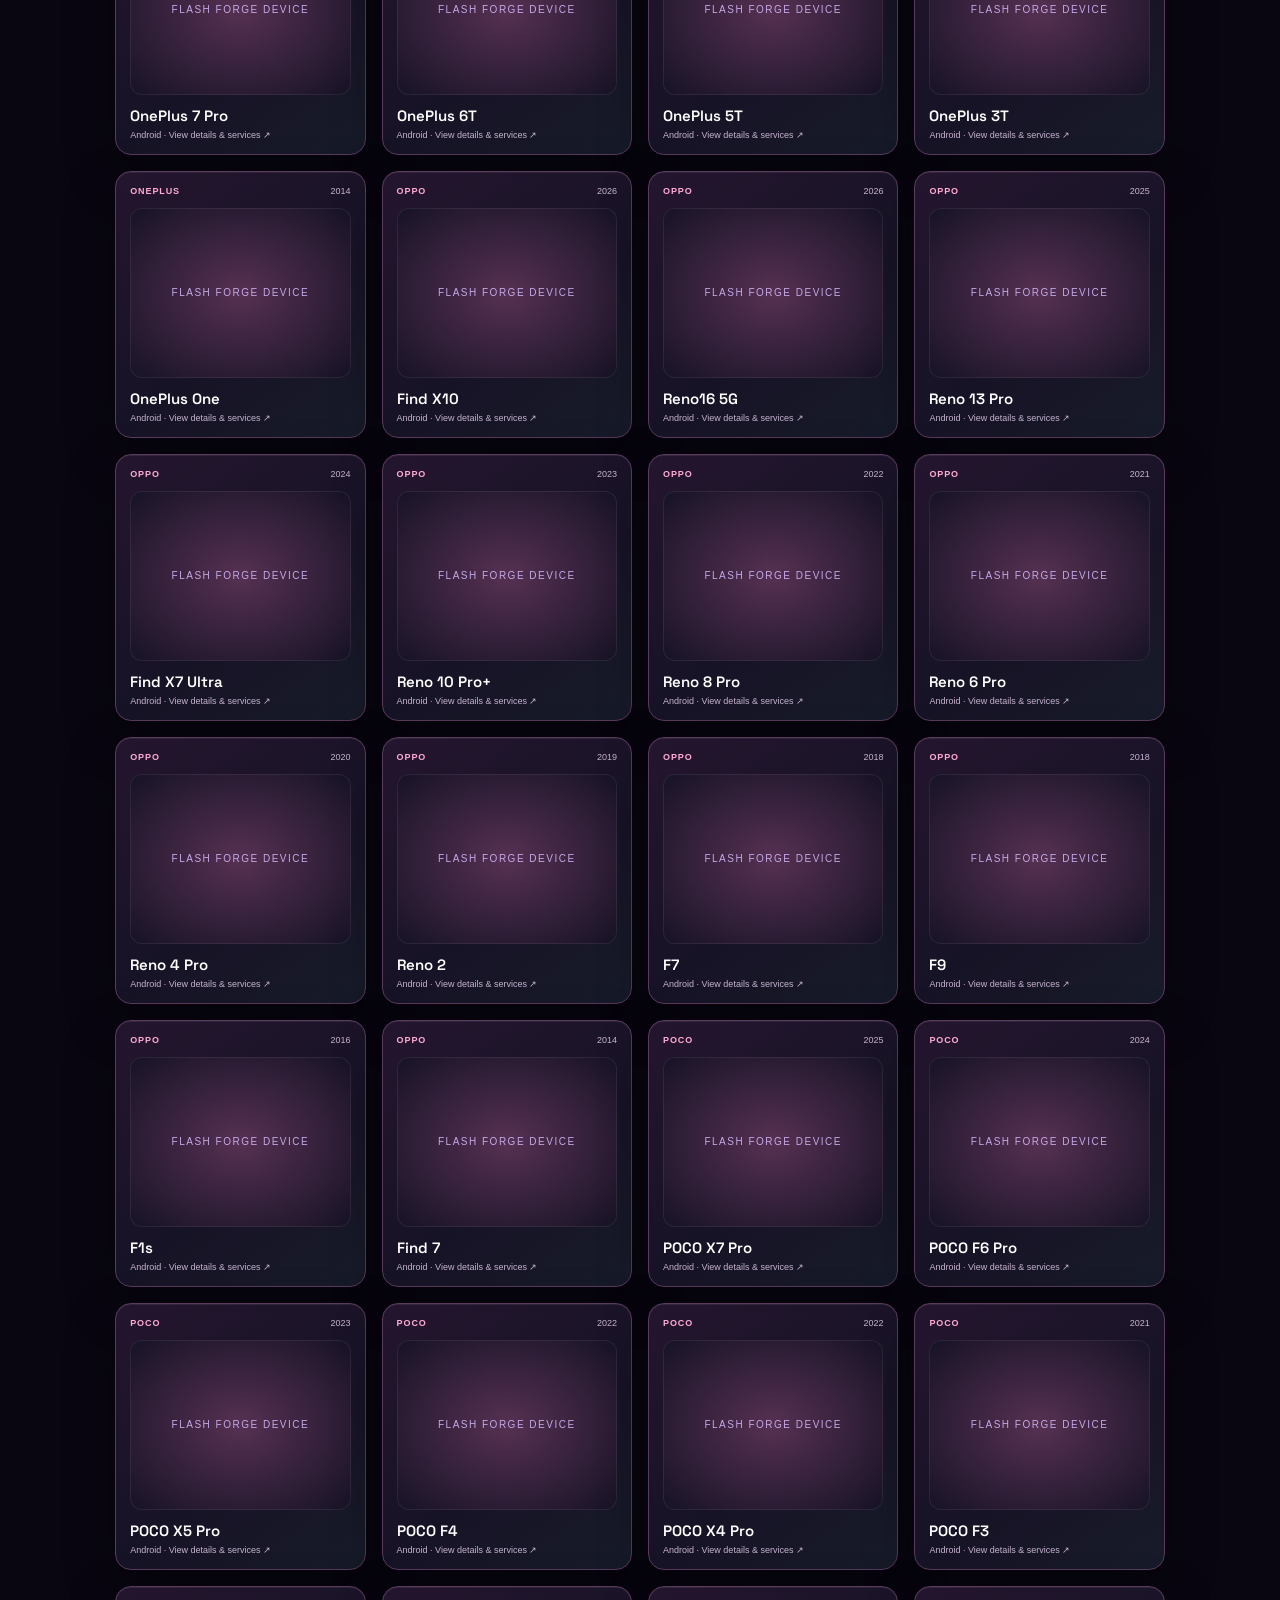
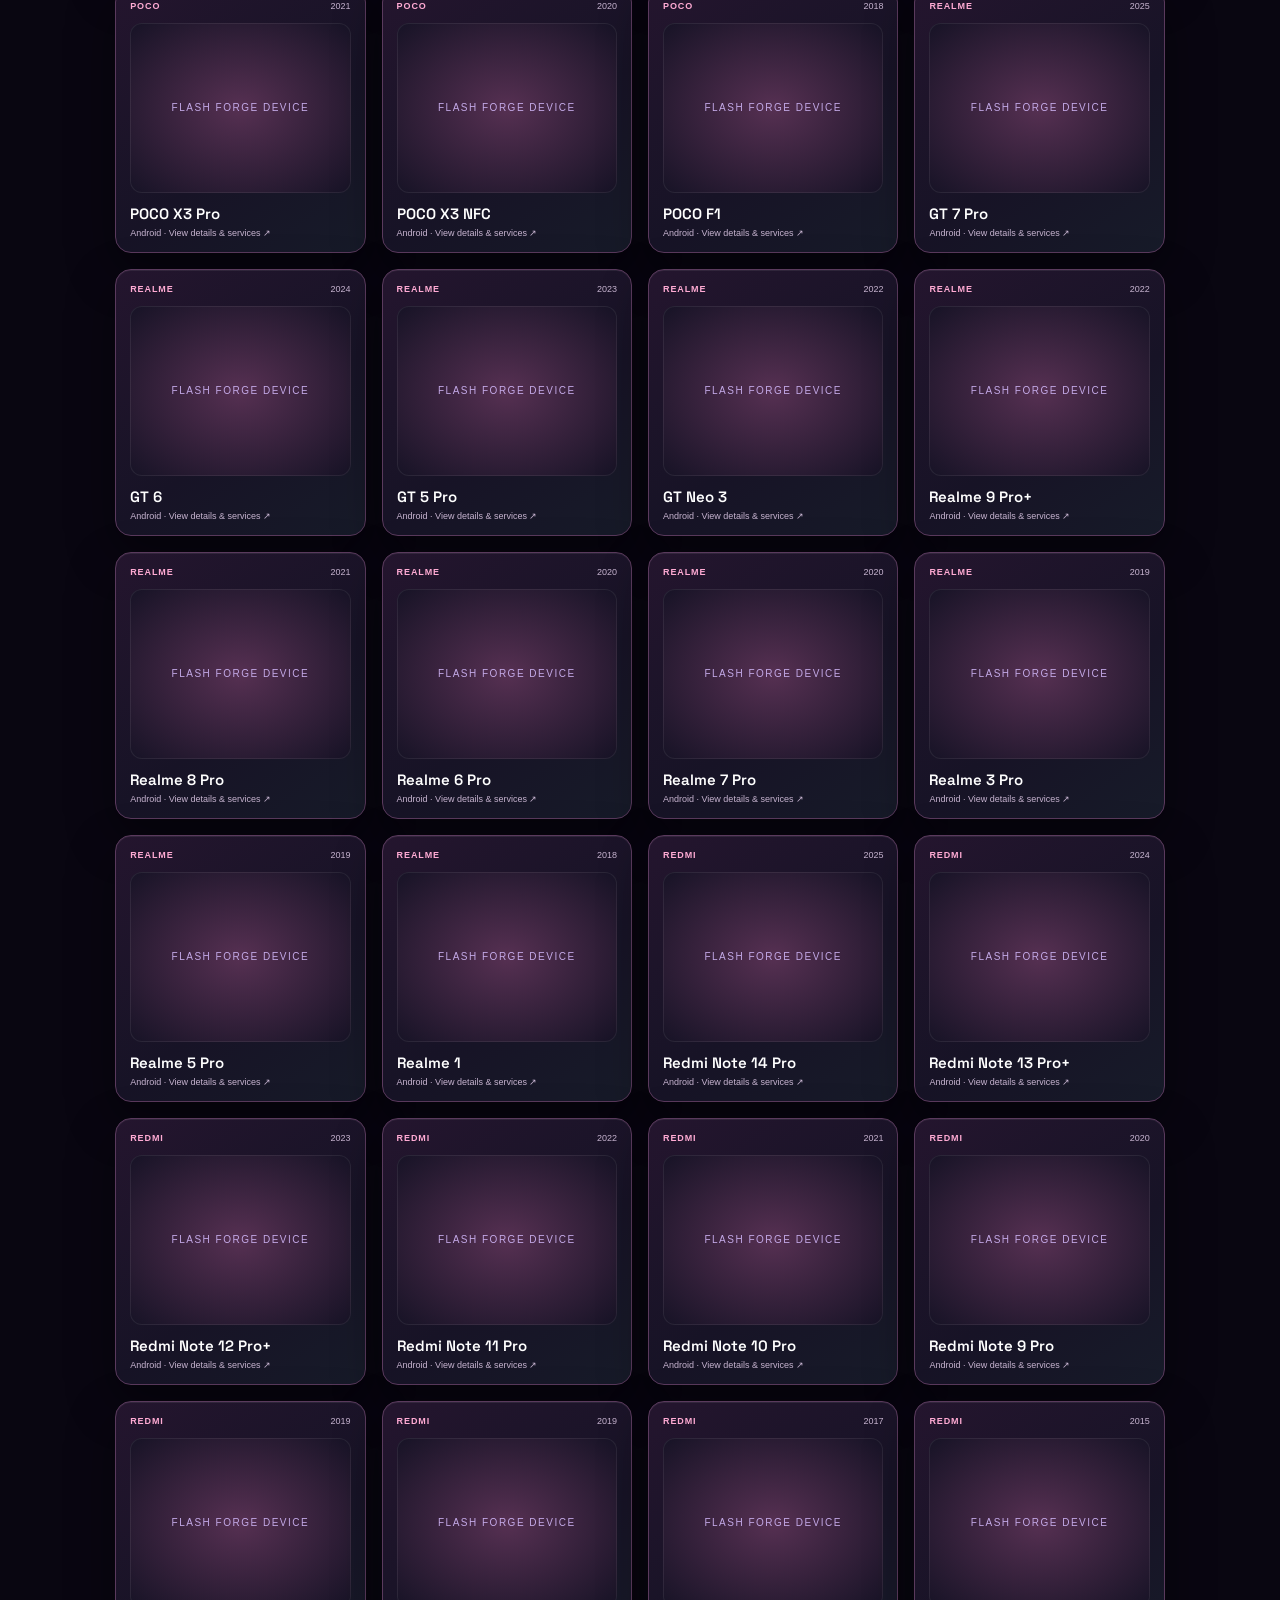
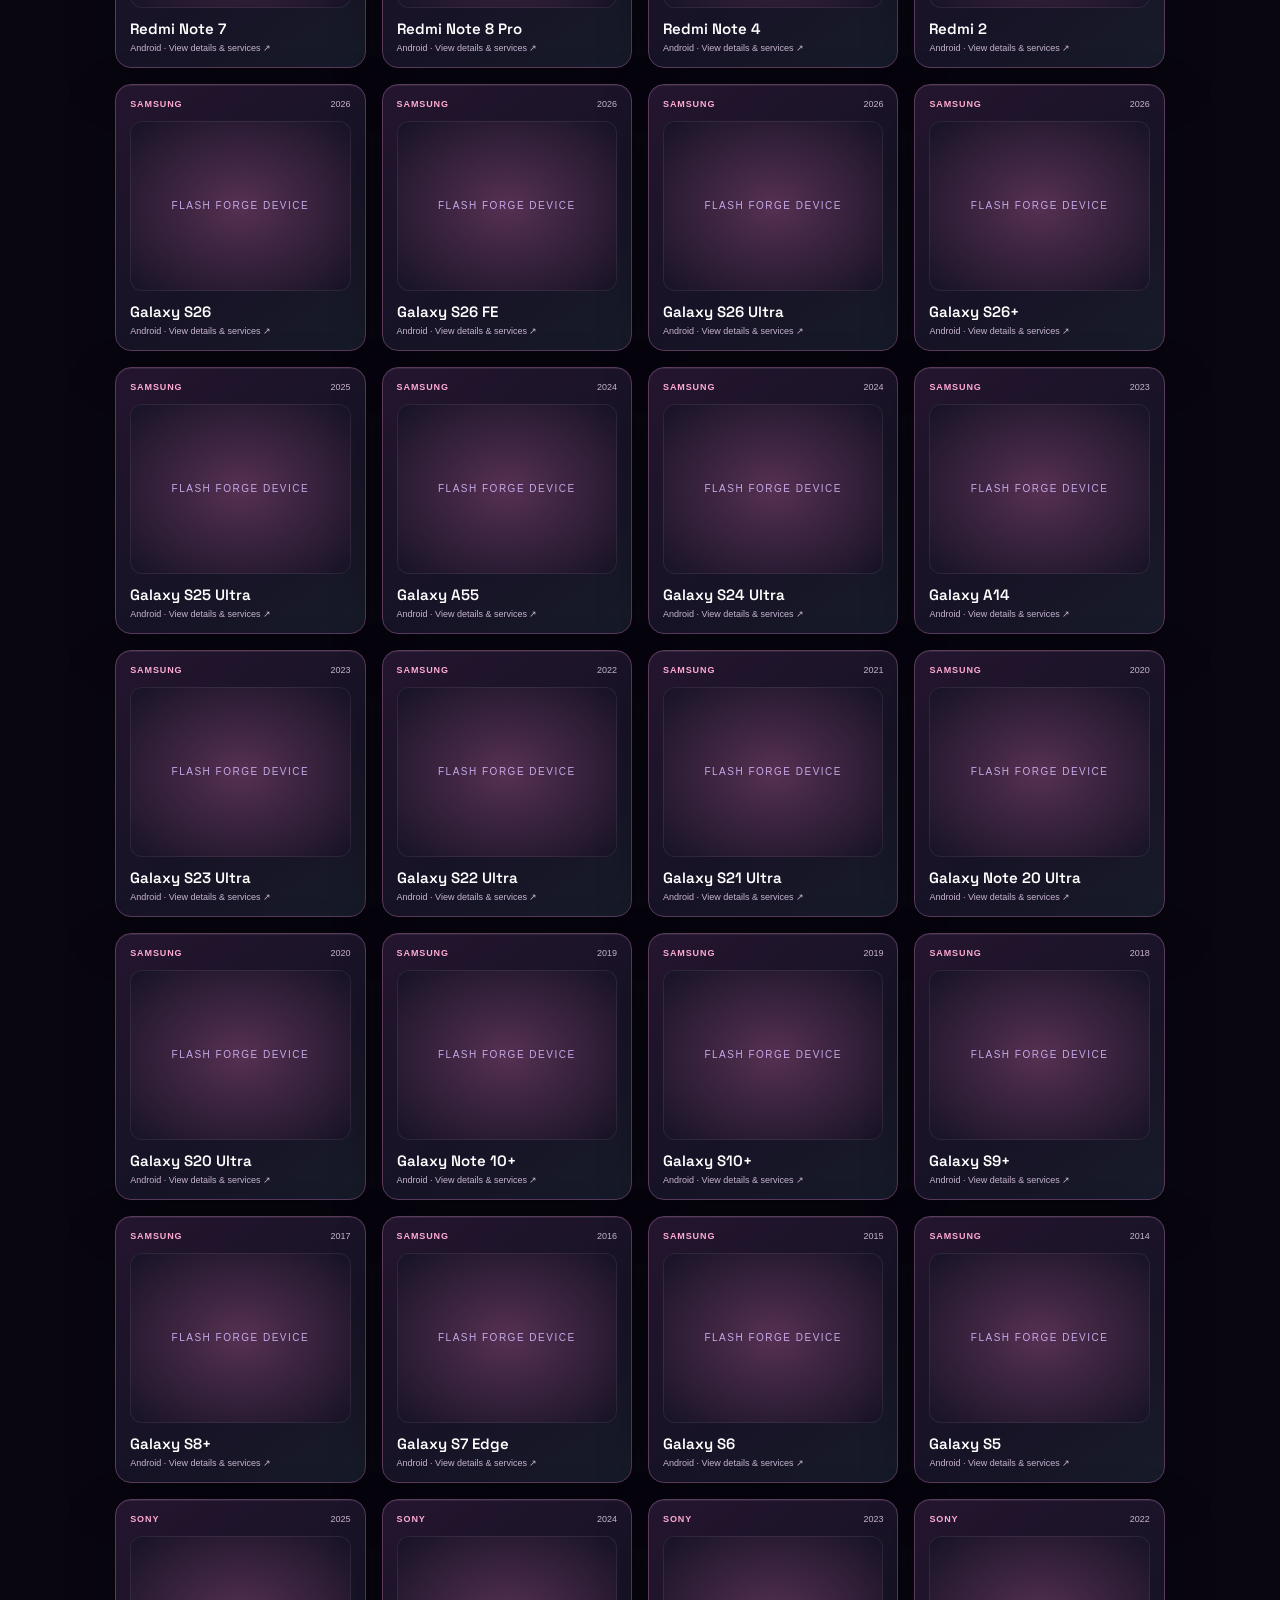
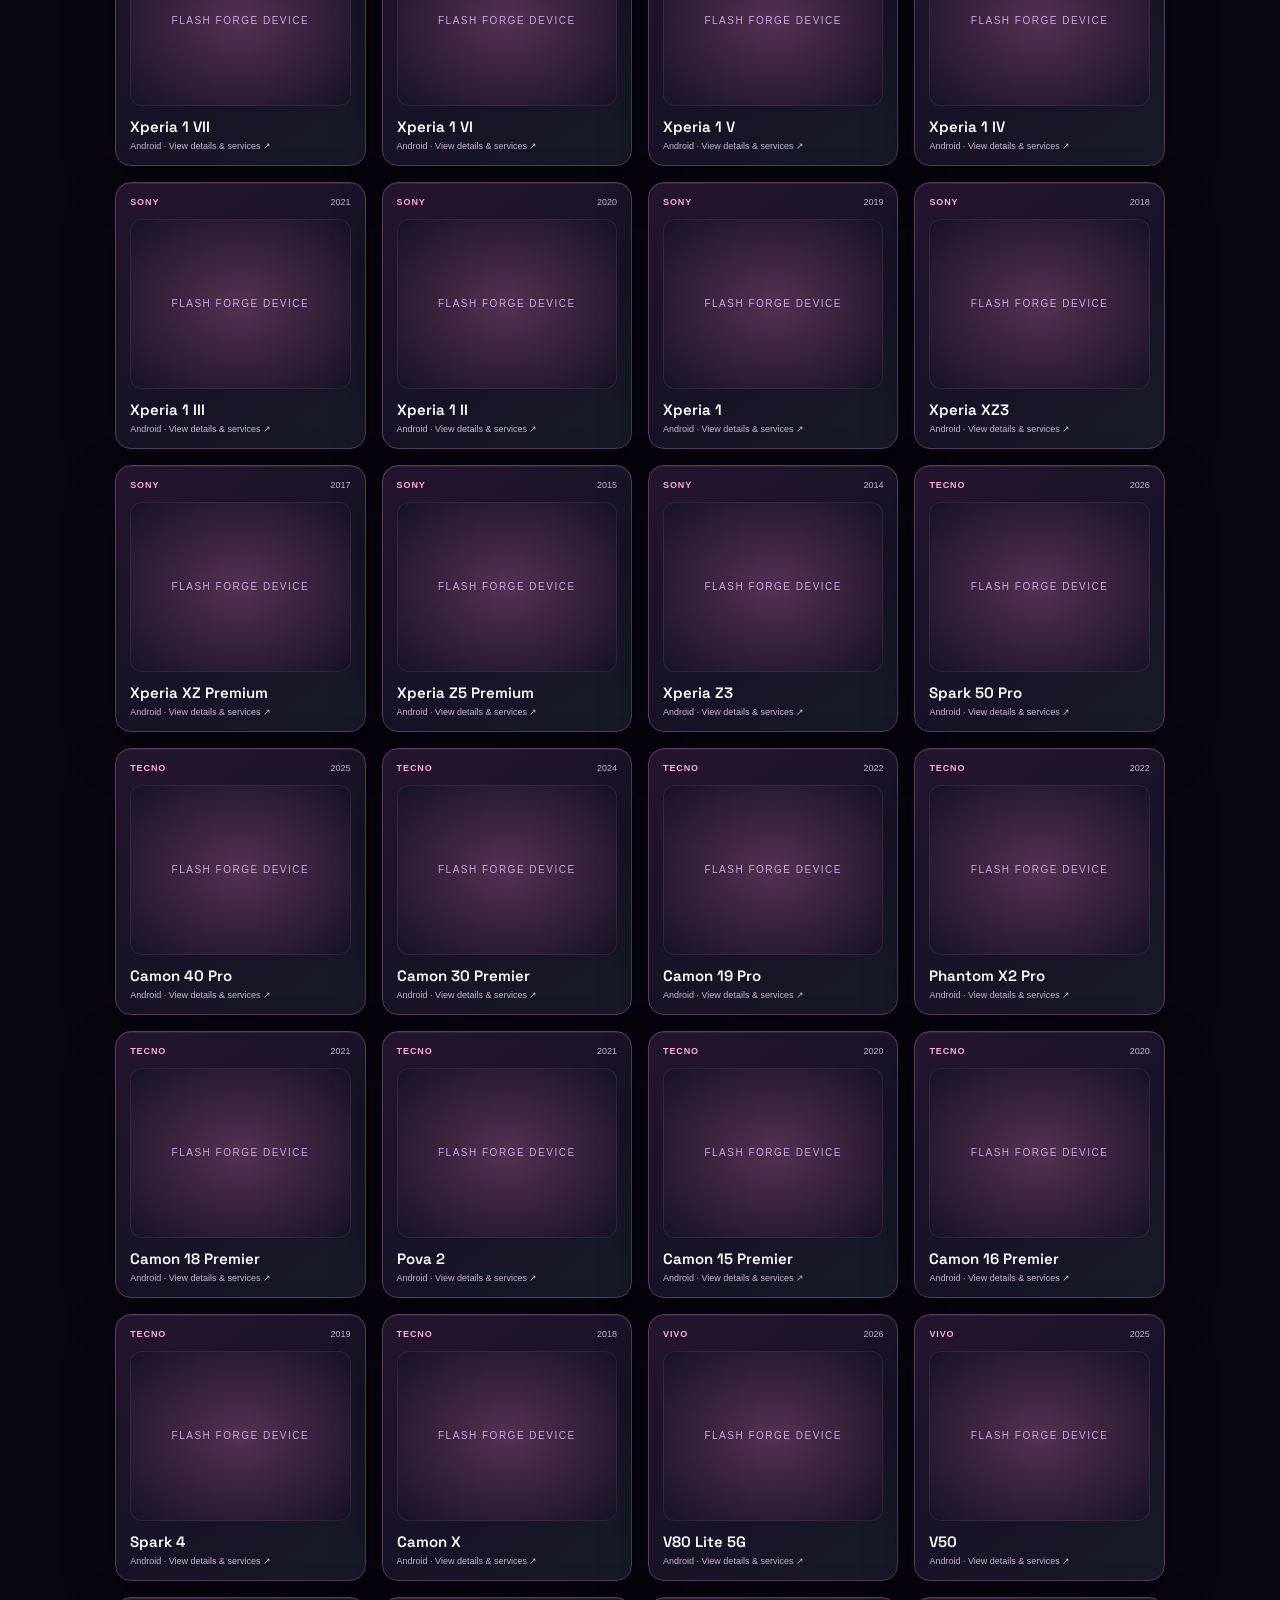
==== commit 90d34488: "Replace broken homepage and category photography with verified image assets" ====
--- a/index.html
+++ b/index.html
@@ -30,7 +30,7 @@
     <div class="hero-actions"><a class="button primary" href="#devices">Explore device database <span>→</span></a><a class="text-link" href="#downloads">Open software library ↗</a></div>
     <div class="hero-proof"><span class="proof-icon">✓</span><span>20+ device brands</span><i></i><span>Separate tool libraries</span><i></i><span>PKR service directory</span></div>
   </div>
-  <div class="hero-art hero-showcase" aria-label="Smartphone product showcase"><div class="showcase-glow"></div><div class="showcase-photo"><img src="https://images.unsplash.com/photo-1605236453806-6ff36851218e?auto=format&fit=crop&w=1200&q=88" alt="Premium iPhone product photography showing the device design" fetchpriority="high"><span class="photo-label">DEVICE SHOWCASE <b>01</b></span></div><div class="showcase-chip chip-top">MOBILE DATABASE <b>A–Z</b></div><div class="showcase-chip chip-bottom"><b>FLASH FORGE</b><span>Precision • Service • Solutions</span></div><span class="colour-orbit orbit-a"></span><span class="colour-orbit orbit-b"></span></div>
+  <div class="hero-art hero-showcase" aria-label="Smartphone product showcase"><div class="showcase-glow"></div><div class="showcase-photo"><img src="https://images.unsplash.com/photo-1635684518636-119b9f32085b?auto=format&fit=crop&w=1200&q=85" alt="Premium iPhone product photography showing the device design" fetchpriority="high"><span class="photo-label">DEVICE SHOWCASE <b>01</b></span></div><div class="showcase-chip chip-top">MOBILE DATABASE <b>A–Z</b></div><div class="showcase-chip chip-bottom"><b>FLASH FORGE</b><span>Precision • Service • Solutions</span></div><span class="colour-orbit orbit-a"></span><span class="colour-orbit orbit-b"></span></div>
 </section>
 <section class="stats"><div><strong>2018–2026</strong><span>Priority device years</span></div><div><strong>A–Z</strong><span>Organized directories</span></div><div><strong>4</strong><span>Separate download categories</span></div><div><strong>PKR</strong><span>Service pricing currency</span></div></section>
 <section class="section device-section" id="devices">
@@ -44,9 +44,9 @@
 <section class="section solution-section" id="solutions">
   <div class="section-heading"><div><div class="eyebrow">WHAT WE ORGANIZE</div><h2>Three worlds. Three dedicated libraries.</h2><p>PC utilities stay in PC. Android servicing stays in Android. Apple tools stay in iPhone.</p></div><span class="section-index">02 / SOLUTIONS</span></div>
   <div class="solution-grid">
-    <article class="solution-card"><span class="card-number">01</span><img class="solution-banner" src="https://images.unsplash.com/photo-1496181133206-80ce9b88a853?auto=format&fit=crop&w=1200&q=88" alt="PC laptop tools"><h3>PC & Windows</h3><p>Drivers, device utilities, diagnostics and computer-side technician tools.</p><a href="#downloads">Explore PC tools ↗</a></article>
+    <article class="solution-card"><span class="card-number">01</span><img class="solution-banner" src="https://images.unsplash.com/photo-1518043647833-3c0c5da3360f?auto=format&fit=crop&w=1200&q=85" alt="PC laptop tools"><h3>PC & Windows</h3><p>Drivers, device utilities, diagnostics and computer-side technician tools.</p><a href="#downloads">Explore PC tools ↗</a></article>
     <article class="solution-card"><span class="card-number">02</span><img class="solution-banner" src="https://images.unsplash.com/photo-1598327105666-5b89351aff97?auto=format&fit=crop&w=1200&q=88" alt="Android phone tools"><h3>Android solutions</h3><p>Android device utilities, firmware resources and supported service workflows.</p><a href="#downloads">Explore Android tools ↗</a></article>
-    <article class="solution-card"><span class="card-number">03</span><img class="solution-banner" src="https://images.unsplash.com/photo-1605236453806-6ff36851218e?auto=format&fit=crop&w=1200&q=88" alt="iPhone tools"><h3>iPhone solutions</h3><p>iTunes, 3uTools, iMazing and verified Apple-device resources.</p><a href="#downloads">Explore iPhone tools ↗</a></article>
+    <article class="solution-card"><span class="card-number">03</span><img class="solution-banner" src="https://images.unsplash.com/photo-1635684518636-119b9f32085b?auto=format&fit=crop&w=1200&q=85" alt="iPhone tools"><h3>iPhone solutions</h3><p>iTunes, 3uTools, iMazing and verified Apple-device resources.</p><a href="#downloads">Explore iPhone tools ↗</a></article>
   </div>
 </section>
 <section class="section downloads-section" id="downloads">
--- a/assets/css/style.css
+++ b/assets/css/style.css
@@ -218,3 +218,135 @@
 .brand-tile i{font-style:normal;color:#73e4da;margin-left:auto}
 @media(max-width:1000px){.brand-directory{grid-template-columns:repeat(4,minmax(0,1fr))}}
 @media(max-width:720px){.brand-directory{grid-template-columns:repeat(2,minmax(0,1fr));gap:8px}.brand-tile{padding:10px 9px}.brand-tile-mark{width:33px;height:33px;flex-basis:33px}}
+
+
+/* Final photo visibility and crop correction: preserve all three category photos */
+.solution-banner{display:block!important;width:100%!important;height:178px!important;max-height:none!important;object-fit:cover!important;object-position:center!important;border-radius:13px!important;margin:0 0 20px!important;background:#171326!important}
+.hero-showcase .showcase-photo{width:min(100%,440px)!important;height:370px!important;overflow:hidden!important;border-radius:28px!important;background:linear-gradient(135deg,#342044,#0b555d)!important;border:1px solid #7e5b8e!important;box-shadow:0 28px 90px #0009,0 0 45px #d85db533!important;transform:rotate(2deg)}
+.hero-showcase .showcase-photo img{display:block!important;width:100%!important;height:100%!important;object-fit:cover!important;object-position:center!important;opacity:1!important;mix-blend-mode:normal!important;border-radius:inherit!important}
+.library-option img{display:block!important;width:100%!important;height:190px!important;max-height:none!important;object-fit:cover!important;object-position:center!important;padding:0!important;margin:0!important;border-radius:14px!important;background:#151326!important}
+.tool-hero img{display:block!important;width:min(100%,760px)!important;height:210px!important;max-height:none!important;object-fit:cover!important;object-position:center 45%!important;padding:0!important;margin:22px 0 0!important;border-radius:18px!important;border:1px solid #5a426d!important;box-shadow:0 18px 55px #0008!important}
+@media(max-width:760px){.hero-showcase .showcase-photo{height:290px!important}.library-option img{height:165px!important}.tool-hero img{height:150px!important}}
+
+
+/* FLASH FORGE — jewel-neon visual redesign (Nov 2026)
+   Preserve the existing device photos and page structure; replace the blue-heavy palette. */
+:root{
+ --ink:#fff5fb;--muted:#cbb8d2;--blue:#ff70b8;--cyan:#7cf0cf;--violet:#bd79ff;
+ --line:#583653;--paper:#090611;--white:#171020;--shadow:0 28px 85px #0009;
+}
+html{background:#090611;color-scheme:dark}
+body{
+ color:#fff5fb;
+ background:
+  radial-gradient(ellipse at 8% 7%,#ff3c9b36,transparent 30%),
+  radial-gradient(ellipse at 88% 12%,#a04dff30,transparent 32%),
+  radial-gradient(ellipse at 55% 95%,#ff9b4a1d,transparent 36%),
+  linear-gradient(135deg,#090611 0%,#160b20 42%,#100b1b 72%,#090611 100%);
+ background-attachment:fixed;
+}
+.site-header{
+ background:linear-gradient(100deg,#100a19f5,#1b0e25f0 55%,#100d1bf5);
+ border-color:#59334f;
+ box-shadow:0 10px 38px #0008,0 1px #ff9ac622 inset;
+}
+.brand{color:#fff}
+.brand b{color:#ff8bc8}
+.brand small{color:#c3a8c9}
+.brand-logo{filter:drop-shadow(0 0 12px #ff67b966)}
+.nav-links{color:#ead9ef}
+.nav-links a:hover,.text-link:hover{color:#ff8ac8}
+.header-cta{
+ color:#ffd0e8;border-color:#b45c91;
+ background:linear-gradient(120deg,#38172f,#21152e);
+ box-shadow:0 0 22px #e65aa522,inset 0 1px #ffffff18;
+}
+.hero{
+ color:#fff;background:
+ radial-gradient(ellipse at 78% 40%,#bd4b9a48,transparent 39%),
+ radial-gradient(ellipse at 18% 88%,#8c3f9b35,transparent 35%),
+ radial-gradient(ellipse at 50% 0%,#e17a4b1d,transparent 45%),
+ linear-gradient(118deg,#120a1c 0%,#24102b 48%,#130d20 100%);
+}
+.eyebrow{color:#ffc0dc}
+.hero h1 span{
+ background:linear-gradient(95deg,#ff78b9 0%,#ffc17d 42%,#c38bff 72%,#7cf0cf 100%);
+ background-clip:text;color:transparent;
+}
+.hero-text,.section-heading p{color:#d1bfd7}
+.primary{
+ color:#fff;background:linear-gradient(110deg,#e94e9d,#a34ee0 55%,#e18b61);
+ box-shadow:0 12px 36px #d84e9c55,0 0 28px #b85de533;
+}
+.stats,.search-wrap,.device-card,.solution-card,.download-card,.modal-panel{
+ background:linear-gradient(145deg,#24152e,#171326 58%,#171b29);
+ border-color:#5a3a5d;color:#fff5fb;
+ box-shadow:inset 0 1px #ffffff12,0 18px 48px #0006;
+}
+.stats strong{color:#fff}
+.stats span,.section-index,.device-year,.device-card small{color:#c7b4d0}
+.search-wrap input{background:transparent;color:#fff}
+.search-wrap input::placeholder{color:#ad98b7}
+.brand-chip,.brand-tile{
+ background:linear-gradient(140deg,#29172f,#191729);
+ color:#f9eafa;border-color:#684064;
+ box-shadow:inset 0 1px #ffffff12,0 8px 24px #0005;
+}
+.brand-chip.active,.brand-chip:hover,.brand-tile:hover{
+ background:linear-gradient(120deg,#a83c82,#7440a1 60%,#8c514e);
+ border-color:#ff9bcf;color:white;
+ box-shadow:0 0 25px #e85ba955;
+}
+.brand-tile-mark{
+ background:linear-gradient(135deg,#e34e9a,#9b55d2 55%,#c77b55);
+ box-shadow:0 0 20px #e75ca866;
+}
+.device-card:hover,.solution-card:hover,.download-card:hover{
+ border-color:#ff8cc8;box-shadow:0 20px 48px #d34e9c35,0 0 24px #a84dd322;
+}
+.device-brand{color:#ffabd4}
+.device-image{background:radial-gradient(ellipse,#563052,#171326);border:1px solid #ffffff12}
+.device-image img{object-fit:contain!important}
+.solution-section,.downloads-section{background:linear-gradient(180deg,#100a19aa,#0d0a17cc)}
+.contact-band{
+ background:linear-gradient(110deg,#762b62,#8d3b78 38%,#7541a0 72%,#9b543e);
+ box-shadow:0 22px 70px #0008,0 0 35px #d64f9c33;
+}
+footer{background:#08050e;color:#d5c2db;border-color:#4b2b4b}
+.modal-panel p,.modal-footnote,.solution-card p,.download-card p{color:#d0bfd7}
+.brand-directory{grid-template-columns:repeat(auto-fit,minmax(155px,1fr))}
+.brand-tile{min-height:66px}
+.brand-tile b{font-size:13px}
+.brand-tile small{font-size:10px}
+.brand-logo{width:46px!important;height:46px!important;max-height:46px;flex-basis:46px}
+.hero-showcase .showcase-photo{
+ background:linear-gradient(135deg,#4a1f4b,#8d3b70 50%,#3e274e)!important;
+ border:1px solid #c06a9b!important;
+ box-shadow:0 28px 90px #000a,0 0 55px #e75da844!important;
+}
+.hero-showcase .showcase-photo img{
+ object-fit:contain!important;background:linear-gradient(145deg,#26142e,#100e1c);
+}
+.library-home{
+ background:
+ radial-gradient(ellipse at 82% 12%,#e15a9a30,transparent 36%),
+ radial-gradient(ellipse at 12% 85%,#9a54c52b,transparent 35%),
+ linear-gradient(130deg,#100a1a,#211128 55%,#100b1a)!important;
+}
+.library-option{
+ background:linear-gradient(145deg,#2b1834,#171326 62%,#1a1929)!important;
+ border-color:#654064!important;
+}
+.library-option img{background:linear-gradient(135deg,#452345,#171326)!important}
+.package-link{background:linear-gradient(110deg,#4a1c43,#38204f,#4a2a36)!important;border-color:#8c4f79!important}
+.tool-hero img{background:linear-gradient(135deg,#462247,#191426)!important}
+@keyframes jewelPulse{
+ 0%,100%{box-shadow:0 0 18px #f05da733,0 0 45px #a64ed322}
+ 50%{box-shadow:0 0 28px #f05da766,0 0 70px #a64ed344}
+}
+.brand-tile,.library-option,.download-card,.solution-card{animation:jewelPulse 7s ease-in-out infinite}
+@media(prefers-reduced-motion:reduce){.brand-tile,.library-option,.download-card,.solution-card{animation:none}}
+@media(max-width:760px){
+ .brand-directory{grid-template-columns:repeat(2,minmax(0,1fr))}
+ .brand-logo{width:42px!important;height:42px!important;flex-basis:42px}
+}
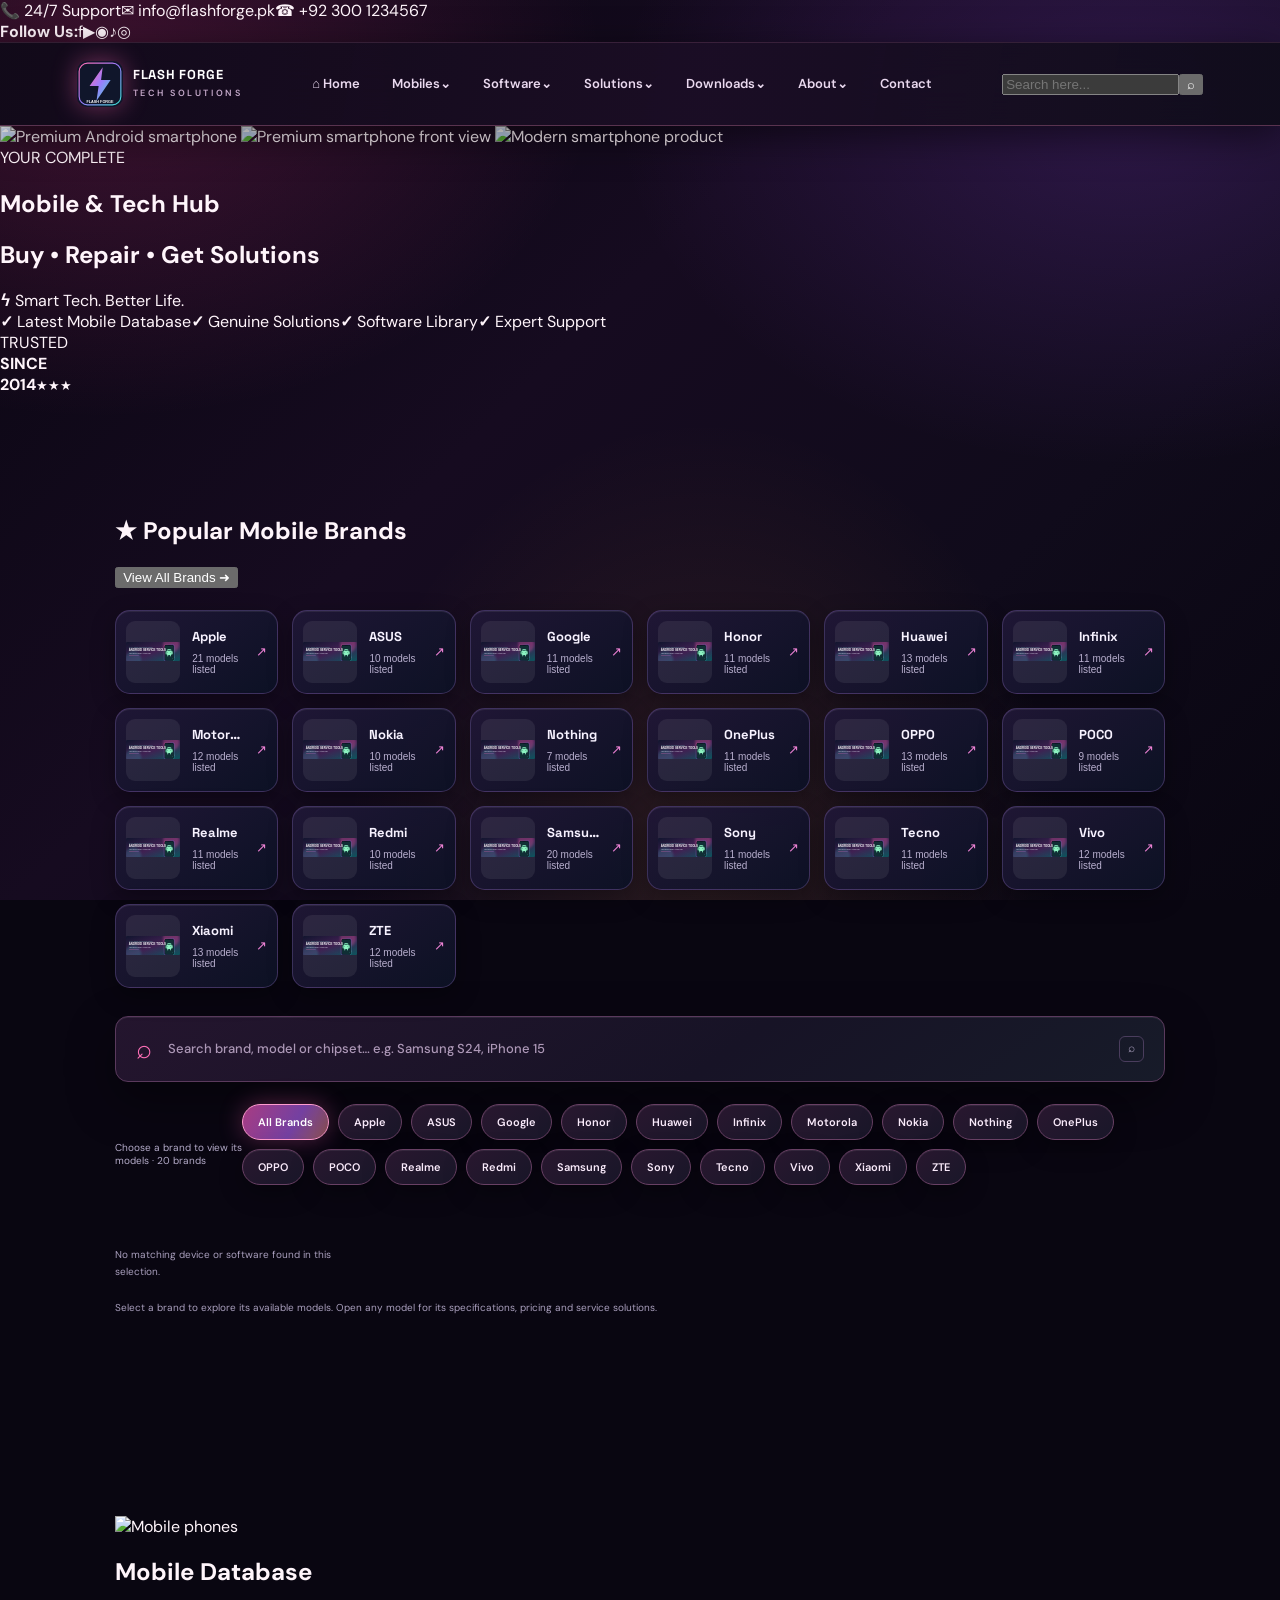
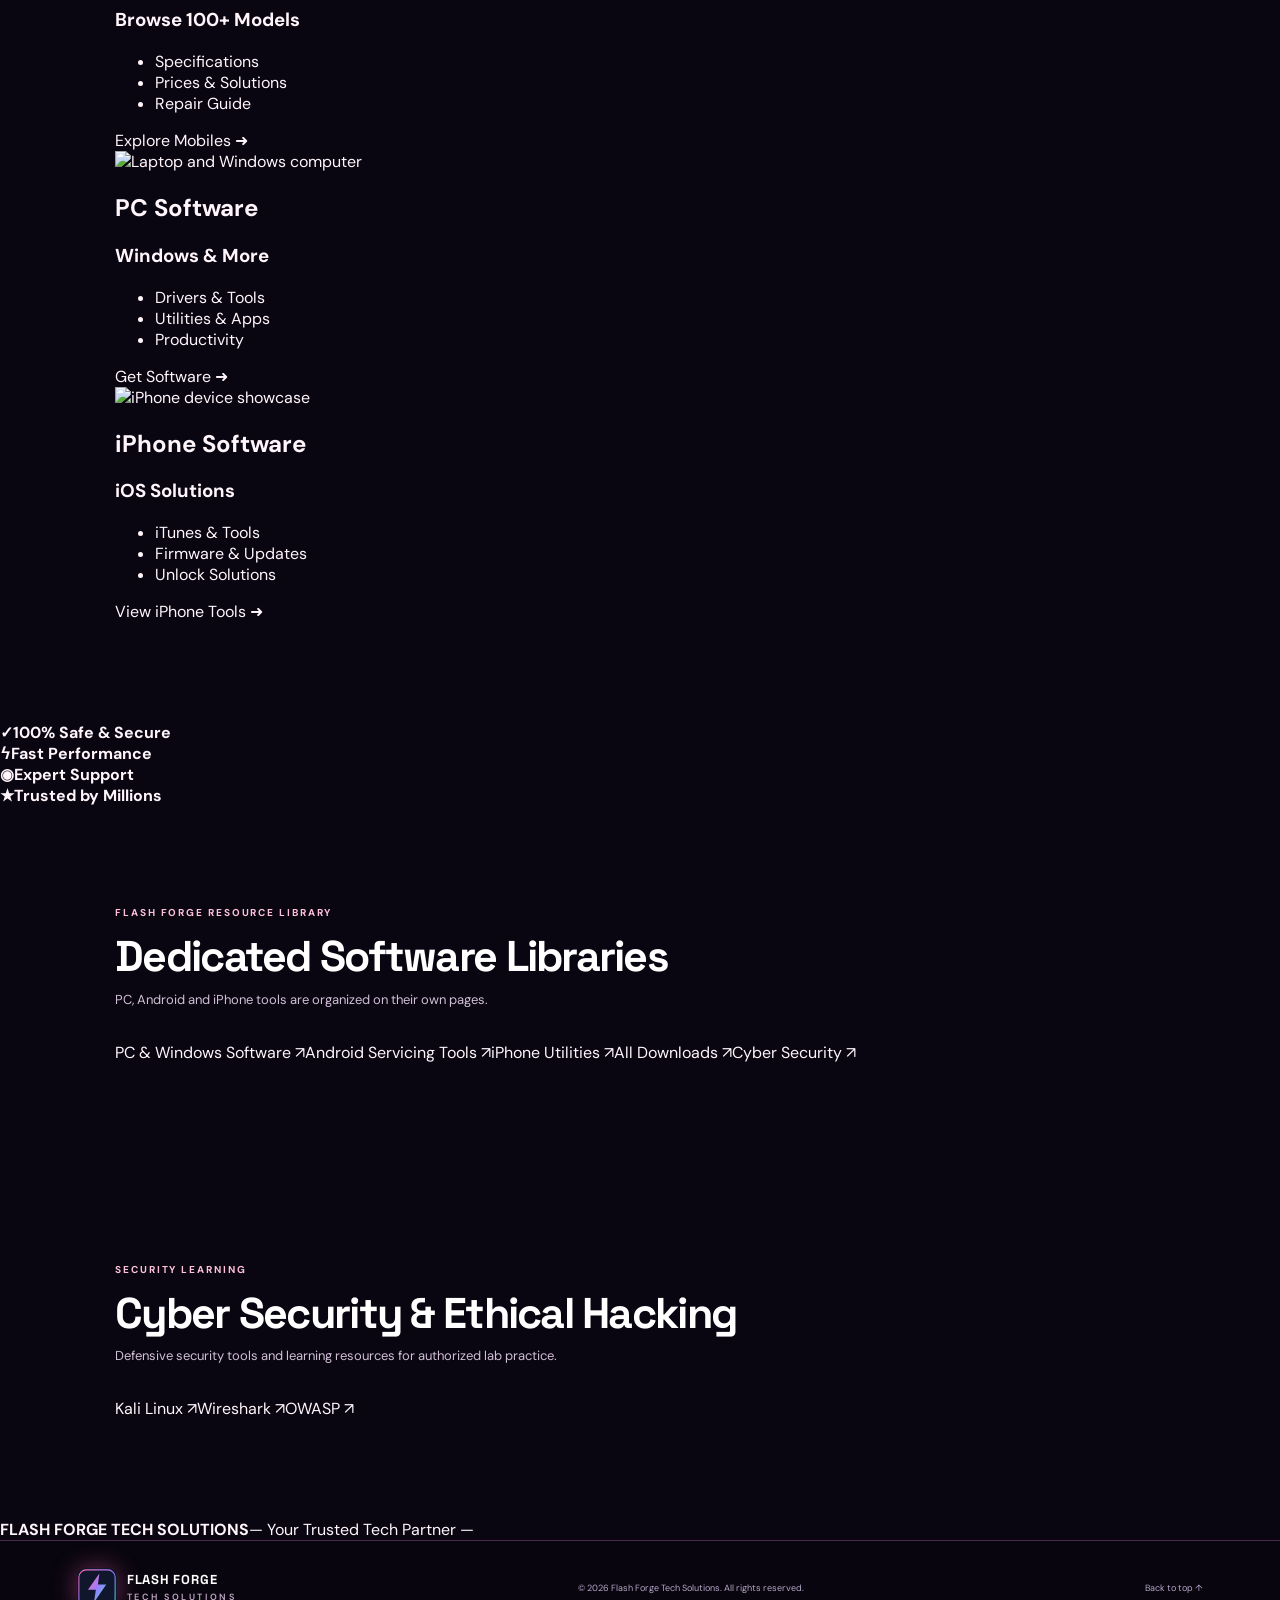
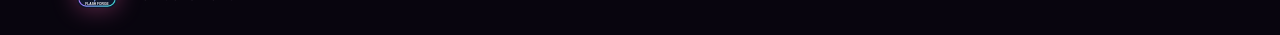
==== commit eb1844bd: "Rebuild homepage to match approved white colorful reference" ====
--- a/index.html
+++ b/index.html
@@ -1,67 +1,48 @@
 <!doctype html>
 <html lang="en">
 <head>
-  <meta charset="utf-8">
-  <meta name="viewport" content="width=device-width,initial-scale=1">
-  <meta name="theme-color" content="#090817">
-  <meta name="description" content="Flash Forge Tech Solutions — mobile software services, device database, PC tools, Android tools, iPhone tools and downloads.">
-  <title>Flash Forge Tech Solutions | Premium Tech Hub</title><link rel="icon" href="assets/images/flash-forge-logo.svg" type="image/svg+xml">
-  <link rel="preconnect" href="https://fonts.googleapis.com">
-  <link rel="preconnect" href="https://fonts.gstatic.com" crossorigin>
-  <link href="https://fonts.googleapis.com/css2?family=DM+Sans:wght@400;500;600;700&family=Space+Grotesk:wght@500;600;700&display=swap" rel="stylesheet">
-  <link rel="stylesheet" href="assets/css/style.css">
-  <script defer src="assets/js/database.js"></script>
-  <script defer src="assets/js/software-database.js"></script>
-  <script defer src="assets/js/app.js"></script>
+<meta charset="utf-8"><meta name="viewport" content="width=device-width,initial-scale=1">
+<meta name="theme-color" content="#ffffff"><meta name="description" content="FLASH FORGE TECH SOLUTIONS — mobile database, genuine repair solutions, PC software, Android tools and iPhone utilities.">
+<title>FLASH FORGE TECH SOLUTIONS | Your Trusted Tech Partner</title>
+<link rel="icon" href="assets/images/flash-forge-logo.svg" type="image/svg+xml">
+<link rel="preconnect" href="https://fonts.googleapis.com"><link rel="preconnect" href="https://fonts.gstatic.com" crossorigin>
+<link href="https://fonts.googleapis.com/css2?family=DM+Sans:wght@400;500;600;700;800&family=Space+Grotesk:wght@500;600;700&display=swap" rel="stylesheet">
+<link rel="stylesheet" href="assets/css/style.css">
+<script defer src="assets/js/database.js"></script><script defer src="assets/js/software-database.js"></script><script defer src="assets/js/app.js"></script>
 </head>
-<body>
-<header class="site-header">
-  <a class="brand" href="#" aria-label="Flash Forge Tech Solutions home"><img src="assets/images/flash-forge-logo.svg" alt="Flash Forge Tech Solutions logo" class="brand-logo"><span>FLASH FORGE <b>TECH</b><small>SOLUTIONS</small></span></a>
-  <button class="menu-toggle" aria-label="Toggle navigation" aria-expanded="false">☰</button>
-  <nav class="nav-links"><a href="#home">Home</a><a href="#devices">Mobiles</a><a href="#solutions">Software</a><a href="#downloads">Downloads</a><a href="#cyber">Cyber Security</a><a href="#contact">Contact</a></nav>
-  <a class="header-cta" href="#devices">Explore tools <span>↗</span></a>
+<body class="ff-approved-home">
+<div class="contact-strip"><div class="contact-left"><span>📞 24/7 Support</span><i></i><a href="mailto:info@flashforge.pk">✉ info@flashforge.pk</a><i></i><a href="tel:+923001234567">☎ +92 300 1234567</a></div><div class="socials"><b>Follow Us:</b><a aria-label="Facebook" href="https://facebook.com/" target="_blank" rel="noopener">f</a><a aria-label="YouTube" href="https://youtube.com/" target="_blank" rel="noopener">▶</a><a aria-label="WhatsApp" href="https://wa.me/923001234567" target="_blank" rel="noopener">◉</a><a aria-label="TikTok" href="https://tiktok.com/" target="_blank" rel="noopener">♪</a><a aria-label="Instagram" href="https://instagram.com/" target="_blank" rel="noopener">◎</a></div></div>
+<header class="site-header approved-header">
+<a class="brand approved-brand" href="#home" aria-label="Flash Forge Tech Solutions home"><img src="assets/images/flash-forge-logo.svg" alt="FLASH FORGE logo" class="brand-logo"><span>FLASH FORGE<small>TECH SOLUTIONS</small></span></a>
+<button class="menu-toggle" aria-label="Toggle navigation" aria-expanded="false">☰</button>
+<nav class="nav-links"><a class="nav-home" href="#home">⌂ Home</a><a href="#devices">Mobiles⌄</a><a href="#solutions">Software⌄</a><a href="#solutions">Solutions⌄</a><a href="#downloads">Downloads⌄</a><a href="#about">About⌄</a><a href="#contact">Contact</a></nav>
+<form class="header-search" onsubmit="document.getElementById('device-search').focus();document.getElementById('device-search').scrollIntoView({behavior:'smooth'});return false"><input aria-label="Search website" placeholder="Search here..."><button aria-label="Search">⌕</button></form>
 </header>
 <main id="home">
-<section class="hero">
-  <div class="hero-copy">
-    <div class="eyebrow"><span class="pulse"></span> MOBILE • SOFTWARE • TECH SOLUTIONS</div>
-    <h1>Powerful tools.<br><span>Precision in every fix.</span></h1>
-    <p class="hero-text">A premium technician hub for mobile models, service information, PC software and dedicated Android and iPhone tool libraries.</p>
-    <div class="hero-actions"><a class="button primary" href="#devices">Explore device database <span>→</span></a><a class="text-link" href="#downloads">Open software library ↗</a></div>
-    <div class="hero-proof"><span class="proof-icon">✓</span><span>20+ device brands</span><i></i><span>Separate tool libraries</span><i></i><span>PKR service directory</span></div>
-  </div>
-  <div class="hero-art hero-showcase" aria-label="Smartphone product showcase"><div class="showcase-glow"></div><div class="showcase-photo"><img src="https://images.unsplash.com/photo-1635684518636-119b9f32085b?auto=format&fit=crop&w=1200&q=85" alt="Premium iPhone product photography showing the device design" fetchpriority="high"><span class="photo-label">DEVICE SHOWCASE <b>01</b></span></div><div class="showcase-chip chip-top">MOBILE DATABASE <b>A–Z</b></div><div class="showcase-chip chip-bottom"><b>FLASH FORGE</b><span>Precision • Service • Solutions</span></div><span class="colour-orbit orbit-a"></span><span class="colour-orbit orbit-b"></span></div>
+<section class="approved-hero">
+<div class="hero-phones" aria-label="Mobile phone showcase">
+<img class="hero-phone hero-phone-one" src="https://images.unsplash.com/photo-1598327105666-5b89351aff97?auto=format&fit=crop&w=520&q=85" alt="Premium Android smartphone" fetchpriority="high">
+<img class="hero-phone hero-phone-two" src="https://images.unsplash.com/photo-1605236453806-6ff36851218e?auto=format&fit=crop&w=520&q=85" alt="Premium smartphone front view" fetchpriority="high">
+<img class="hero-phone hero-phone-three" src="https://images.unsplash.com/photo-1592750475338-74b7b21085ab?auto=format&fit=crop&w=520&q=85" alt="Modern smartphone product" fetchpriority="high">
+</div>
+<div class="approved-hero-copy"><div class="hero-kicker">YOUR COMPLETE</div><h1>Mobile & <span>Tech Hub</span></h1><h2>Buy • Repair • Get Solutions</h2><a class="smart-life" href="#devices"><b>ϟ</b> Smart Tech. Better Life.</a></div>
+<aside class="hero-checklist"><b>✓</b> Latest Mobile Database<b>✓</b> Genuine Solutions<b>✓</b> Software Library<b>✓</b> Expert Support</aside><div class="trusted-stamp">TRUSTED<br><strong>SINCE<br>2014</strong><small>★★★</small></div>
 </section>
-<section class="stats"><div><strong>2018–2026</strong><span>Priority device years</span></div><div><strong>A–Z</strong><span>Organized directories</span></div><div><strong>4</strong><span>Separate download categories</span></div><div><strong>PKR</strong><span>Service pricing currency</span></div></section>
-<section class="section device-section" id="devices">
-  <div class="section-heading"><div><div class="eyebrow">FIND YOUR DEVICE</div><h2>Find your mobile. Find its solution.</h2><p>Search a brand or model, then open its own detail view for specifications and available services.</p></div><span class="section-index">01 / DATABASE</span></div>
-  <div class="search-wrap"><span class="search-icon">⌕</span><input id="device-search" type="search" placeholder="Search brand, model or chipset… e.g. Samsung S24, iPhone 15" autocomplete="off"><kbd>⌕</kbd></div>
-  <div class="brand-directory" id="brand-directory" aria-label="All mobile brands"></div>
-  <div class="filter-row"><span id="result-count">Loading device index…</span><div class="brand-strip" id="brand-strip" aria-label="Filter by mobile brand"><button class="brand-chip active" data-brand="all">All Brands</button></div></div>
-  <div class="device-grid" id="device-grid" aria-live="polite"></div>
-  <p class="database-note">Device records are searchable across major brands. Retail and repair prices show “Contact for Price” until you provide your shop rates; no prices are invented.</p>
+<section class="brand-panel section" id="devices"><div class="popular-heading"><h2><span>★</span> Popular Mobile Brands</h2><button id="view-all-brands" type="button">View All Brands ➜</button></div>
+<div class="brand-directory" id="brand-directory" aria-label="Mobile brands"></div>
+<div class="brand-search-area"><div class="search-wrap"><span class="search-icon">⌕</span><input id="device-search" type="search" placeholder="Search brand, model or chipset… e.g. Samsung S24, iPhone 15" autocomplete="off"><kbd>⌕</kbd></div>
+<div class="filter-row"><span id="result-count">Choose a brand to view its models</span><div class="brand-strip" id="brand-strip" aria-label="Filter by mobile brand"><button class="brand-chip active" data-brand="all">All Brands</button></div></div><div class="device-grid" id="device-grid" aria-live="polite"></div>
+<p class="database-note">Select a brand to explore its available models. Open any model for its specifications, pricing and service solutions.</p></div></section>
+<section class="approved-categories section" id="solutions">
+<a class="category-card mobile-card" href="#devices"><img src="https://images.unsplash.com/photo-1511707171634-5f897ff02aa9?auto=format&fit=crop&w=700&q=85" alt="Mobile phones"><div><h2>Mobile Database</h2><h3>Browse 100+ Models</h3><ul><li>Specifications</li><li>Prices & Solutions</li><li>Repair Guide</li></ul><span>Explore Mobiles ➜</span></div></a>
+<a class="category-card pc-card" href="pc-software.html"><img src="https://images.unsplash.com/photo-1518043647833-3c0c5da3360f?auto=format&fit=crop&w=800&q=85" alt="Laptop and Windows computer"><div><h2>PC Software</h2><h3>Windows & More</h3><ul><li>Drivers & Tools</li><li>Utilities & Apps</li><li>Productivity</li></ul><span>Get Software ➜</span></div></a>
+<a class="category-card iphone-card" href="iphone-tools.html"><img src="https://images.unsplash.com/photo-1635684518636-119b9f32085b?auto=format&fit=crop&w=700&q=85" alt="iPhone device showcase"><div><h2>iPhone Software</h2><h3>iOS Solutions</h3><ul><li>iTunes & Tools</li><li>Firmware & Updates</li><li>Unlock Solutions</li></ul><span>View iPhone Tools ➜</span></div></a>
 </section>
-<section class="section solution-section" id="solutions">
-  <div class="section-heading"><div><div class="eyebrow">WHAT WE ORGANIZE</div><h2>Three worlds. Three dedicated libraries.</h2><p>PC utilities stay in PC. Android servicing stays in Android. Apple tools stay in iPhone.</p></div><span class="section-index">02 / SOLUTIONS</span></div>
-  <div class="solution-grid">
-    <article class="solution-card"><span class="card-number">01</span><img class="solution-banner" src="https://images.unsplash.com/photo-1518043647833-3c0c5da3360f?auto=format&fit=crop&w=1200&q=85" alt="PC laptop tools"><h3>PC & Windows</h3><p>Drivers, device utilities, diagnostics and computer-side technician tools.</p><a href="#downloads">Explore PC tools ↗</a></article>
-    <article class="solution-card"><span class="card-number">02</span><img class="solution-banner" src="https://images.unsplash.com/photo-1598327105666-5b89351aff97?auto=format&fit=crop&w=1200&q=88" alt="Android phone tools"><h3>Android solutions</h3><p>Android device utilities, firmware resources and supported service workflows.</p><a href="#downloads">Explore Android tools ↗</a></article>
-    <article class="solution-card"><span class="card-number">03</span><img class="solution-banner" src="https://images.unsplash.com/photo-1635684518636-119b9f32085b?auto=format&fit=crop&w=1200&q=85" alt="iPhone tools"><h3>iPhone solutions</h3><p>iTunes, 3uTools, iMazing and verified Apple-device resources.</p><a href="#downloads">Explore iPhone tools ↗</a></article>
-  </div>
-</section>
-<section class="section downloads-section" id="downloads">
-  <div class="section-heading"><div><div class="eyebrow">RESOURCE LIBRARY</div><h2>Downloads center</h2><p>Four independent collections. Open a card to see only that collection.</p></div><span class="section-index">03 / DOWNLOADS</span></div>
-  <div class="download-grid">
-    <a class="download-card pc" href="downloads.html#pc"><span class="download-top">CATEGORY 01 <b>↗</b></span><span class="download-symbol">⌘</span><h3>PC Tools</h3><p>Windows utilities, drivers and technician software.</p><span class="download-bottom">OPEN COLLECTION <b>→</b></span></a>
-    <a class="download-card android" href="downloads.html#android"><span class="download-top">CATEGORY 02 <b>↗</b></span><span class="download-symbol">▣</span><h3>Android Tools</h3><p>Android software, firmware and device utilities.</p><span class="download-bottom">OPEN COLLECTION <b>→</b></span></a>
-    <a class="download-card iphone" href="downloads.html#iphone"><span class="download-top">CATEGORY 03 <b>↗</b></span><span class="download-symbol">◉</span><h3>iPhone Tools</h3><p>Apple device management and support utilities.</p><span class="download-bottom">OPEN COLLECTION <b>→</b></span></a>
-    <a class="download-card package" href="https://www.mediafire.com/file/yvxtqodemj9ymnk/Technex+Labs" target="_blank" rel="noopener noreferrer"><span class="download-top">CATEGORY 04 <b>↗</b></span><img class="package-logo" src="assets/images/flash-forge-logo.svg" alt="Flash Forge website logo"><h3>Flash Forge Tech Solutions Package</h3><p>Your previously supplied Flash Forge package, kept separate from the software libraries.</p><span class="download-bottom">OPEN MEDIAFIRE PACKAGE <b>→</b></span></a>
-  </div>
-  <p class="database-note">PC, Android and iPhone libraries are connected to the shared software database. Open a category to browse its publisher links.</p>
-</section>
-<section class="section cyber-section" id="cyber"><div class="section-heading"><div><div class="eyebrow">SECURITY LEARNING</div><h2>Cyber security & ethical hacking</h2><p>Learning resources and defensive security tools, organized for safe lab practice.</p></div><span class="section-index">04 / SECURITY</span></div><div class="solution-grid"><article class="solution-card"><span class="card-number">01</span><div class="solution-icon">⌘</div><h3>Kali Linux</h3><p>Official security-focused Linux distribution for authorized labs and learning.</p><a href="https://www.kali.org/" target="_blank" rel="noopener noreferrer">Official website ↗</a></article><article class="solution-card"><span class="card-number">02</span><div class="solution-icon">◎</div><h3>Wireshark</h3><p>Network protocol analysis for troubleshooting and defensive investigation.</p><a href="https://www.wireshark.org/" target="_blank" rel="noopener noreferrer">Official website ↗</a></article><article class="solution-card"><span class="card-number">03</span><div class="solution-icon">◇</div><h3>OWASP</h3><p>Web application security guidance, testing resources and learning materials.</p><a href="https://owasp.org/" target="_blank" rel="noopener noreferrer">Official website ↗</a></article></div></section>
-<section class="contact-band" id="contact"><div><div class="eyebrow">LET’S CONNECT</div><h2>Built for the people<br>who fix technology.</h2></div><div class="contact-actions"><a class="button dark-button" href="https://www.tiktok.com/@technexlab" target="_blank" rel="noopener noreferrer">TikTok profile ↗</a><span>Your supplied MediaFire resource package is linked above.</span></div></section>
+<section class="trust-row" id="about"><div><b class="trust-green">✓</b><strong>100% Safe & Secure</strong></div><div><b class="trust-yellow">ϟ</b><strong>Fast Performance</strong></div><div><b class="trust-blue">◉</b><strong>Expert Support</strong></div><div><b class="trust-gold">★</b><strong>Trusted by Millions</strong></div></section>
+<section class="section more-resources" id="downloads"><div class="section-heading"><div><div class="eyebrow">FLASH FORGE RESOURCE LIBRARY</div><h2>Dedicated Software Libraries</h2><p>PC, Android and iPhone tools are organized on their own pages.</p></div></div><div class="resource-links"><a href="pc-software.html">PC & Windows Software ↗</a><a href="android-tools.html">Android Servicing Tools ↗</a><a href="iphone-tools.html">iPhone Utilities ↗</a><a href="downloads.html">All Downloads ↗</a><a href="#cyber">Cyber Security ↗</a></div></section>
+<section class="section cyber-section" id="cyber"><div class="section-heading"><div><div class="eyebrow">SECURITY LEARNING</div><h2>Cyber Security & Ethical Hacking</h2><p>Defensive security tools and learning resources for authorized lab practice.</p></div></div><div class="resource-links"><a href="https://www.kali.org/" target="_blank" rel="noopener">Kali Linux ↗</a><a href="https://www.wireshark.org/" target="_blank" rel="noopener">Wireshark ↗</a><a href="https://owasp.org/" target="_blank" rel="noopener">OWASP ↗</a></div></section>
+<section class="approved-footer-banner" id="contact"><strong>FLASH FORGE TECH SOLUTIONS</strong><span>— Your Trusted Tech Partner —</span></section>
 </main>
-<footer><a class="brand footer-brand" href="#"><img src="assets/images/flash-forge-logo.svg" alt="Flash Forge Tech Solutions logo" class="brand-logo"><span>FLASH FORGE <b>TECH</b><small>SOLUTIONS</small></span></a><span>© <span id="year"></span> Flash Forge Tech Solutions. All rights reserved.</span><a href="#home">Back to top ↑</a></footer>
+<footer class="approved-footer"><a class="brand footer-brand" href="#home"><img src="assets/images/flash-forge-logo.svg" alt="Flash Forge logo" class="brand-logo"><span>FLASH FORGE<small>TECH SOLUTIONS</small></span></a><span>© <span id="year"></span> Flash Forge Tech Solutions. All rights reserved.</span><a href="#home">Back to top ↑</a></footer>
 <div class="modal" id="device-modal" aria-hidden="true"><div class="modal-backdrop" data-close></div><div class="modal-panel" role="dialog" aria-modal="true" aria-labelledby="modal-title"><button class="modal-close" data-close aria-label="Close">×</button><div class="modal-device-visual"><img id="modal-image" alt=""></div><div class="modal-brand" id="modal-brand"></div><h2 id="modal-title"></h2><p id="modal-description"></p><div class="spec-grid" id="spec-grid"></div><h3 class="service-heading">Available repair & software solutions</h3><div class="service-list" id="service-list"></div><p class="modal-footnote">Prices are shown only when verified. Contact for Price means a confirmed quote is required.</p></div></div>
 </body></html>
--- a/assets/css/style.css
+++ b/assets/css/style.css
@@ -350,3 +350,25 @@
  .brand-directory{grid-template-columns:repeat(2,minmax(0,1fr))}
  .brand-logo{width:42px!important;height:42px!important;flex-basis:42px}
 }
+
+
+/* Performance pass: avoid expensive perpetual shadow animation and fixed backgrounds on phones */
+@media(max-width:900px){
+ body{background-attachment:scroll}
+ .brand-tile,.library-option,.download-card,.solution-card{animation:none!important}
+}
+@media(prefers-reduced-motion:reduce){
+ *,*::before,*::after{scroll-behavior:auto!important;animation-duration:.01ms!important;animation-iteration-count:1!important;transition-duration:.01ms!important}
+}
+.device-image img,.solution-banner,.library-option img,.showcase-photo img{
+ display:block;max-width:100%;height:auto;
+}
+.device-image img{width:100%;height:100%;object-fit:contain!important}
+
+/* Brand-first mobile catalogue: compact, lazy-loaded brand photos */
+.brand-directory{display:grid;grid-template-columns:repeat(auto-fit,minmax(155px,1fr));gap:14px;margin:22px 0 28px}
+.brand-tile{display:flex;align-items:center;gap:12px;min-width:0;padding:10px;border:1px solid rgba(191,145,255,.24);border-radius:15px;background:linear-gradient(145deg,rgba(32,23,54,.96),rgba(13,18,37,.96));color:#f7f2ff;text-align:left;cursor:pointer;transition:transform .18s,border-color .18s;}
+.brand-tile:hover{transform:translateY(-3px);border-color:#ed78d4;}
+.brand-tile-photo{width:54px;height:62px;flex:0 0 54px;object-fit:contain;border-radius:9px;background:rgba(255,255,255,.07);}
+.brand-tile>span{display:grid;gap:4px;min-width:0}.brand-tile b{font-size:13px}.brand-tile small{font-size:10px;color:#b9b0cf}.brand-tile i{margin-left:auto;color:#ef83d6;font-style:normal}
+@media(max-width:640px){.brand-directory{grid-template-columns:repeat(2,minmax(0,1fr));gap:9px}.brand-tile{padding:8px}.brand-tile-photo{width:44px;height:54px;flex-basis:44px}}
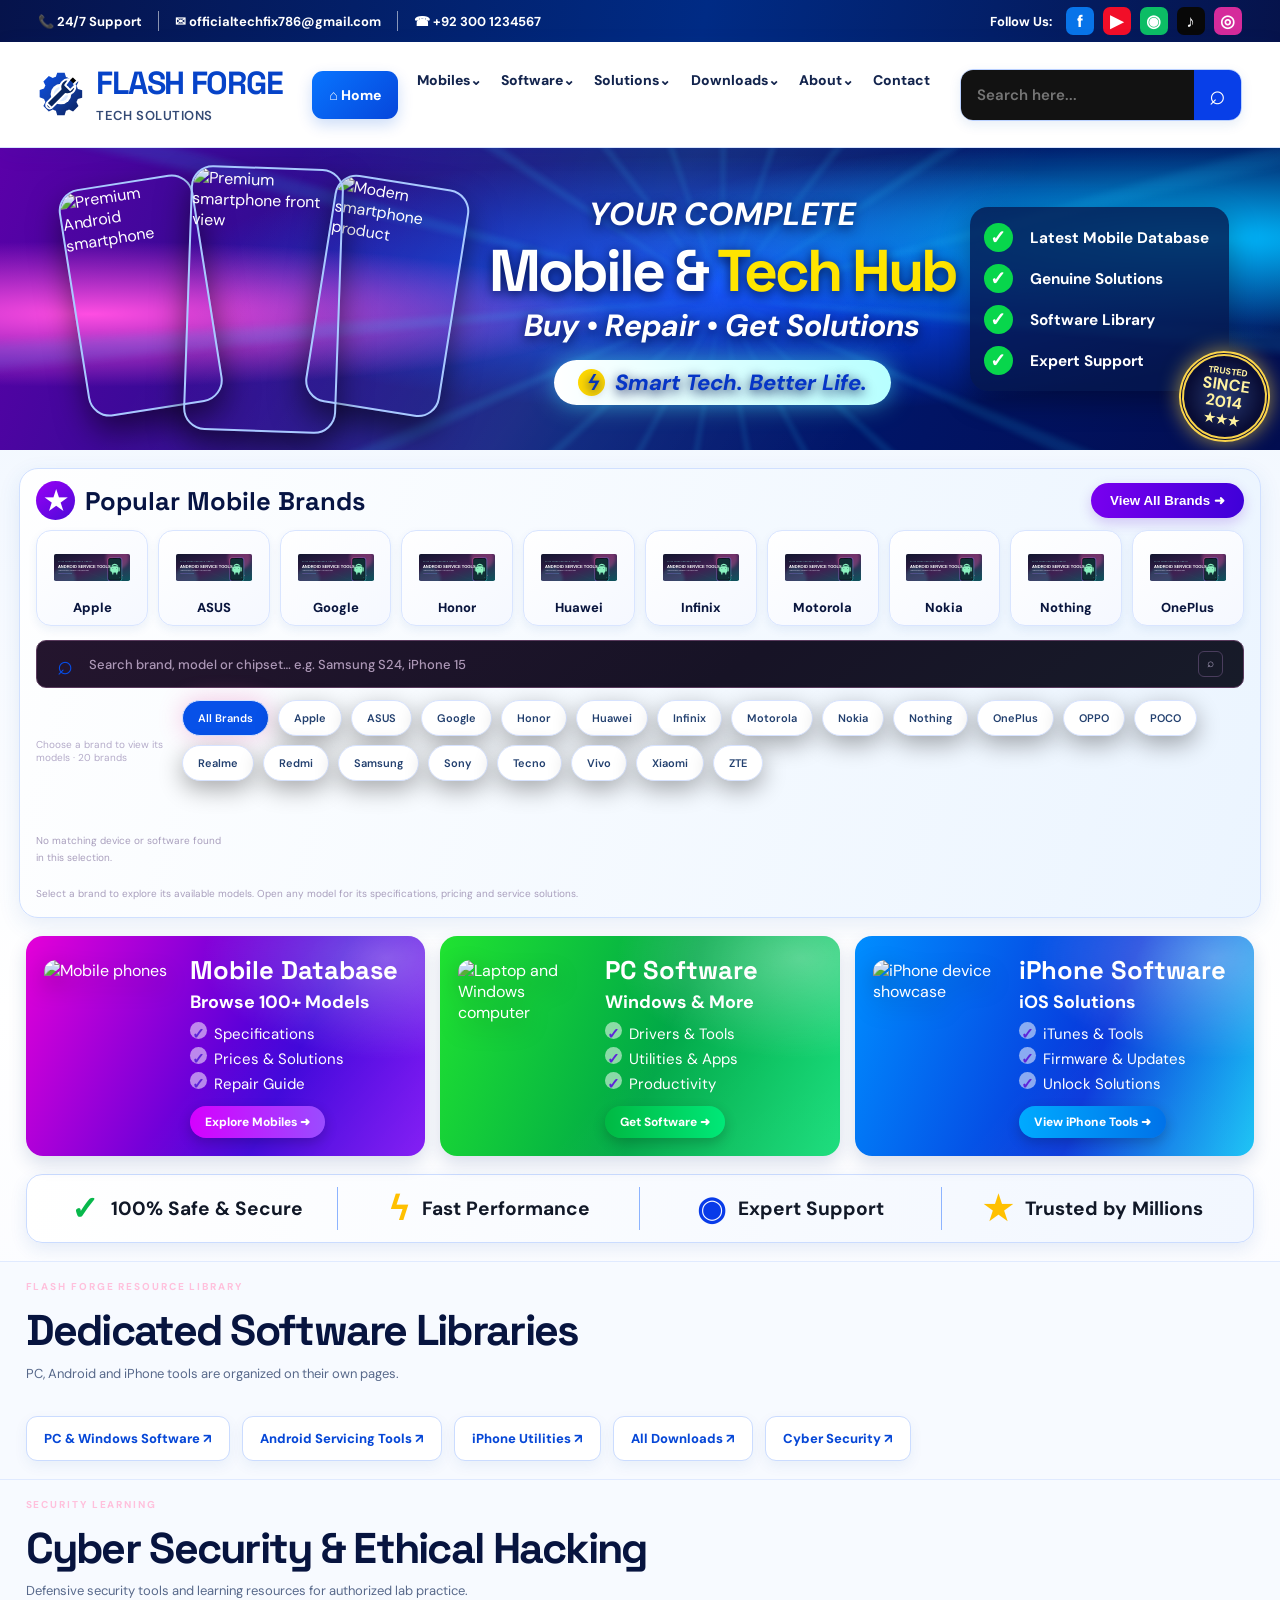
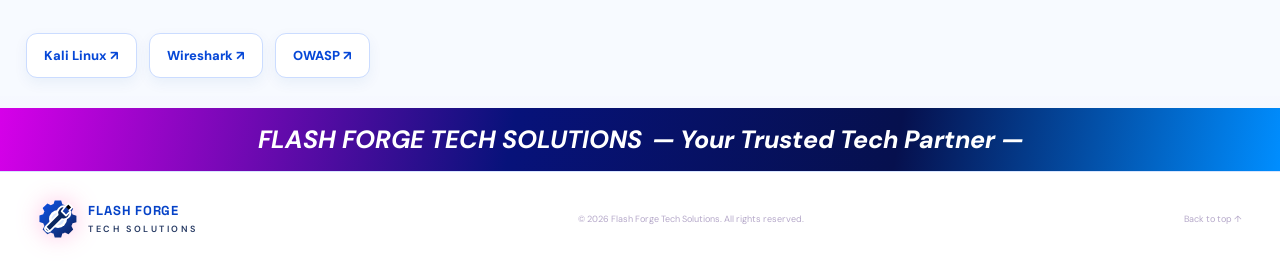
==== commit 93adc071: "Use official TechFix Gmail in website contact details" ====
--- a/index.html
+++ b/index.html
@@ -11,7 +11,7 @@
 <script defer src="assets/js/database.js"></script><script defer src="assets/js/software-database.js"></script><script defer src="assets/js/app.js"></script>
 </head>
 <body class="ff-approved-home">
-<div class="contact-strip"><div class="contact-left"><span>📞 24/7 Support</span><i></i><a href="mailto:info@flashforge.pk">✉ info@flashforge.pk</a><i></i><a href="tel:+923001234567">☎ +92 300 1234567</a></div><div class="socials"><b>Follow Us:</b><a aria-label="Facebook" href="https://facebook.com/" target="_blank" rel="noopener">f</a><a aria-label="YouTube" href="https://youtube.com/" target="_blank" rel="noopener">▶</a><a aria-label="WhatsApp" href="https://wa.me/923001234567" target="_blank" rel="noopener">◉</a><a aria-label="TikTok" href="https://tiktok.com/" target="_blank" rel="noopener">♪</a><a aria-label="Instagram" href="https://instagram.com/" target="_blank" rel="noopener">◎</a></div></div>
+<div class="contact-strip"><div class="contact-left"><span>📞 24/7 Support</span><i></i><a href="mailto:officialtechfix786@gmail.com">✉ officialtechfix786@gmail.com</a><i></i><a href="tel:+923001234567">☎ +92 300 1234567</a></div><div class="socials"><b>Follow Us:</b><a aria-label="Facebook" href="https://facebook.com/" target="_blank" rel="noopener">f</a><a aria-label="YouTube" href="https://youtube.com/" target="_blank" rel="noopener">▶</a><a aria-label="WhatsApp" href="https://wa.me/923001234567" target="_blank" rel="noopener">◉</a><a aria-label="TikTok" href="https://tiktok.com/" target="_blank" rel="noopener">♪</a><a aria-label="Instagram" href="https://instagram.com/" target="_blank" rel="noopener">◎</a></div></div>
 <header class="site-header approved-header">
 <a class="brand approved-brand" href="#home" aria-label="Flash Forge Tech Solutions home"><img src="assets/images/flash-forge-logo.svg" alt="FLASH FORGE logo" class="brand-logo"><span>FLASH FORGE<small>TECH SOLUTIONS</small></span></a>
 <button class="menu-toggle" aria-label="Toggle navigation" aria-expanded="false">☰</button>
--- a/assets/css/style.css
+++ b/assets/css/style.css
@@ -372,3 +372,55 @@
 .brand-tile-photo{width:54px;height:62px;flex:0 0 54px;object-fit:contain;border-radius:9px;background:rgba(255,255,255,.07);}
 .brand-tile>span{display:grid;gap:4px;min-width:0}.brand-tile b{font-size:13px}.brand-tile small{font-size:10px;color:#b9b0cf}.brand-tile i{margin-left:auto;color:#ef83d6;font-style:normal}
 @media(max-width:640px){.brand-directory{grid-template-columns:repeat(2,minmax(0,1fr));gap:9px}.brand-tile{padding:8px}.brand-tile-photo{width:44px;height:54px;flex-basis:44px}}
+
+
+/* === Approved FLASH FORGE white / electric-color homepage (2026-11-06) === */
+:root{--ink:#07143f;--muted:#53658e;--blue:#064de8;--cyan:#00c9ef;--violet:#6717ed;--line:#d8e5ff;--paper:#f5f8ff;--white:#fff;--shadow:0 12px 30px rgba(16,64,160,.13)}
+html{background:#f5f8ff;color-scheme:light}
+body.ff-approved-home{margin:0;color:#07143f;background:linear-gradient(180deg,#eaf3ff 0%,#fff 54%,#f4f7ff 100%);font-family:"DM Sans",sans-serif}
+.contact-strip{height:42px;padding:0 clamp(16px,3vw,48px);display:flex;align-items:center;justify-content:space-between;background:linear-gradient(100deg,#06134b,#002b85 55%,#06134b);color:#fff;font-size:13px;font-weight:700}
+.contact-left,.socials{display:flex;align-items:center;gap:16px}.contact-left i{height:20px;width:1px;background:#ffffff88}.contact-strip a{color:#fff}.socials{gap:9px}.socials b{margin-right:5px}.socials a{width:28px;height:28px;border-radius:7px;display:grid;place-items:center;background:#0874e9;font-size:17px;font-weight:800}.socials a:nth-of-type(2){background:#f20e28}.socials a:nth-of-type(3){background:#0cbd65}.socials a:nth-of-type(4){background:#080808}.socials a:nth-of-type(5){background:#d52b9b}
+.approved-header{height:106px;position:sticky;top:0;padding:10px clamp(16px,3vw,48px);display:flex;gap:20px;align-items:center;justify-content:space-between;background:rgba(255,255,255,.96);border-bottom:1px solid #c8d9ff;box-shadow:0 5px 20px #103b8c12;z-index:30}
+.approved-brand{gap:12px;flex-shrink:0;color:#0643c8;font-size:clamp(18px,2.5vw,32px);letter-spacing:-.04em}.approved-brand .brand-logo{width:84px;height:84px;object-fit:contain;filter:none}.approved-brand>span{line-height:1;font-weight:800}.approved-brand small{font-size:13px;letter-spacing:.04em;color:#111a2e;margin-top:5px}
+.approved-header .nav-links{gap:clamp(10px,1.5vw,24px);color:#08143c;font-size:14px;white-space:nowrap}.approved-header .nav-links a{font-weight:800}.approved-header .nav-links .nav-home{background:linear-gradient(135deg,#0875ff,#0646db);color:white;padding:15px 17px;border-radius:11px;box-shadow:0 6px 15px #0755db33}.header-search{display:flex;height:52px;width:min(300px,22vw);border:1px solid #b9d0ff;border-radius:13px;overflow:hidden;box-shadow:0 4px 12px #1656b51a;flex-shrink:0}.header-search input{width:100%;min-width:0;border:0;outline:0;padding:0 16px;font:600 15px "DM Sans";color:#07143f}.header-search button{width:54px;border:0;background:#083fe8;color:#fff;font-size:28px;cursor:pointer}
+.approved-hero{position:relative;min-height:294px;overflow:hidden;display:grid;grid-template-columns:36% 1fr 22%;align-items:center;gap:12px;padding:26px clamp(20px,4vw,62px);color:#fff;background:radial-gradient(ellipse at 7% 55%,#ff4de2 0%,transparent 31%),radial-gradient(ellipse at 94% 30%,#00baff 0%,transparent 34%),radial-gradient(ellipse at 58% 45%,#084bff 0%,transparent 55%),linear-gradient(110deg,#5b00a9,#001b78 48%,#020d50);isolation:isolate}
+.approved-hero:before,.approved-hero:after{content:"";position:absolute;inset:-30%;z-index:-1;pointer-events:none}.approved-hero:before{background:repeating-conic-gradient(from 10deg at 54% 50%,transparent 0 7deg,#22caff22 8deg 9deg,transparent 10deg 19deg);filter:blur(2px)}.approved-hero:after{background:linear-gradient(110deg,transparent 30%,#ffffff18 48%,transparent 64%);transform:skewX(-18deg)}
+.hero-phones{height:250px;position:relative;display:flex;align-items:center;justify-content:center;gap:0;min-width:0}.hero-phone{height:230px;width:32%;object-fit:cover;border-radius:22px;border:2px solid #a9caff;box-shadow:0 15px 32px #0008;position:relative}.hero-phone-one{transform:rotate(-9deg) translateX(22px);z-index:1}.hero-phone-two{height:265px;width:36%;transform:rotate(2deg);z-index:3}.hero-phone-three{transform:rotate(9deg) translateX(-20px);z-index:2}
+.approved-hero-copy{text-align:center;position:relative;z-index:4;text-shadow:0 3px 12px #00104d}.hero-kicker{font-size:clamp(17px,2.5vw,32px);font-style:italic;font-weight:700;letter-spacing:.03em}.approved-hero-copy h1{font:800 clamp(34px,4.6vw,62px)/1.04 "Space Grotesk";letter-spacing:-.05em;margin:5px 0 4px;color:#fff}.approved-hero-copy h1 span{color:#ffe500}.approved-hero-copy h2{font:700 clamp(18px,2.4vw,32px) "DM Sans";font-style:italic;margin:5px 0 14px}.smart-life{display:inline-flex;align-items:center;gap:10px;border-radius:40px;padding:8px 24px;background:linear-gradient(90deg,#fff,#b7ffff);color:#0635c6;font-size:clamp(14px,1.8vw,22px);font-style:italic;font-weight:800;box-shadow:0 0 24px #50f5ff88}.smart-life b{width:27px;height:27px;border-radius:50%;display:grid;place-items:center;background:#ffd900;color:#0634b6;font-size:20px}
+.hero-checklist{z-index:4;display:grid;grid-template-columns:34px 1fr;align-items:center;gap:12px;padding:16px 14px;border-radius:18px;background:#06174dc9;box-shadow:0 10px 30px #0005;font-size:clamp(12px,1.2vw,17px);font-weight:700;white-space:nowrap}.hero-checklist b{width:29px;height:29px;border-radius:50%;display:grid;place-items:center;background:#08d64c;color:#fff;font-size:19px}.trusted-stamp{position:absolute;right:10px;bottom:8px;width:91px;height:91px;border-radius:50%;display:grid;place-content:center;text-align:center;color:#fff2a0;background:radial-gradient(circle,#283a73,#090d35 65%);border:5px double #f9d34a;box-shadow:0 0 20px #ffd83c99;font-size:9px;font-weight:800;z-index:5;transform:rotate(8deg)}.trusted-stamp strong{font-size:16px;line-height:1.05}.trusted-stamp small{font-size:13px}
+.section{padding:18px clamp(16px,2vw,28px)}.brand-panel{margin:18px clamp(14px,1.5vw,24px);padding:12px 16px 15px;border:1px solid #d0e0ff;border-radius:19px;background:linear-gradient(110deg,#ffffffef,#eaf4ffef);box-shadow:0 7px 22px #245bb21b}
+.popular-heading{display:flex;align-items:center;justify-content:space-between;margin-bottom:10px}.popular-heading h2{display:flex;align-items:center;gap:10px;margin:0;font:800 clamp(19px,2vw,27px) "Space Grotesk";color:#071443}.popular-heading h2 span{width:39px;height:39px;border-radius:50%;display:grid;place-items:center;background:linear-gradient(140deg,#9a00f6,#4b0ad8);color:#fff}.popular-heading button{border:0;border-radius:30px;background:linear-gradient(100deg,#7a00ef,#3e00d8);color:#fff;padding:10px 19px;font-weight:800;cursor:pointer;box-shadow:0 5px 14px #5900cf33}
+.brand-directory{display:grid;grid-template-columns:repeat(10,minmax(0,1fr));gap:10px;margin:0}.brand-tile{min-height:96px;padding:8px 5px;display:flex;flex-direction:column;align-items:center;justify-content:center;gap:4px;border:1px solid #d9e5ff;border-radius:15px;background:linear-gradient(145deg,#fff,#f5f8ff);color:#07143f;box-shadow:0 4px 10px #1d4f9d13;cursor:pointer;transition:transform .18s,box-shadow .18s}.brand-tile:hover{transform:translateY(-4px);border-color:#8aaaff;box-shadow:0 9px 20px #2864bd26}.brand-tile-photo{height:54px;width:76px;object-fit:contain;background:transparent;border-radius:6px}.brand-tile>span{display:grid;gap:0;text-align:center}.brand-tile b{font:800 13px "DM Sans";color:#0a163e}.brand-tile small,.brand-tile i{display:none}
+.brand-search-area{padding-top:14px}.brand-search-area .search-wrap{height:48px;border-radius:10px;box-shadow:none}.brand-search-area .filter-row{margin:12px 0}.brand-search-area .device-grid{grid-template-columns:repeat(auto-fill,minmax(160px,1fr))}
+.approved-categories{display:grid;grid-template-columns:repeat(3,minmax(0,1fr));gap:15px;padding:0 clamp(16px,2vw,28px) 18px}.category-card{min-height:218px;border-radius:17px;overflow:hidden;position:relative;display:flex;align-items:center;gap:12px;padding:18px;color:#fff;box-shadow:0 8px 18px #1c3b8028;isolation:isolate}.category-card:before{content:"";position:absolute;inset:0;z-index:-1;background:linear-gradient(115deg,#e500d8,#3b00d9 65%,#7300f2)}.category-card:after{content:"";position:absolute;inset:0;z-index:-1;background:radial-gradient(ellipse at 90% 10%,#ffffff55,transparent 36%),linear-gradient(130deg,transparent 50%,#ffffff20)}.category-card img{width:37%;height:172px;object-fit:contain;border-radius:12px;mix-blend-mode:normal;filter:drop-shadow(0 9px 12px #0005)}.category-card h2{font:800 clamp(20px,2vw,31px) "Space Grotesk";margin:0 0 4px;white-space:nowrap}.category-card h3{font-size:clamp(13px,1.4vw,20px);margin:0 0 8px}.category-card ul{list-style:none;padding:0;margin:0 0 10px;font-size:clamp(11px,1.2vw,15px);line-height:1.65}.category-card li:before{content:"✓";display:inline-grid;place-items:center;width:17px;height:17px;border-radius:50%;margin-right:7px;background:#fff8;color:#5d24d9;font-weight:900}.category-card>div>span{display:inline-block;padding:8px 15px;border-radius:30px;background:linear-gradient(90deg,#d500ff,#9a4cff);font-size:12px;font-weight:800;box-shadow:0 5px 13px #0003}.pc-card:before{background:linear-gradient(110deg,#20e331,#00a847 55%,#00d96d)}.pc-card>div>span{background:linear-gradient(90deg,#00b943,#00e878)}.iphone-card:before{background:linear-gradient(110deg,#008eff,#0736db 60%,#00bdf4)}.iphone-card>div>span{background:linear-gradient(90deg,#00aaff,#0072e9)}
+.trust-row{margin:0 clamp(16px,2vw,28px) 18px;padding:12px 10px;display:grid;grid-template-columns:repeat(4,1fr);border:1px solid #cbdcff;border-radius:16px;background:linear-gradient(100deg,#fff,#f2f7ff);box-shadow:0 6px 17px #2158b21c}.trust-row>div{display:flex;align-items:center;justify-content:center;gap:12px;border-right:1px solid #8db4ff}.trust-row>div:last-child{border:0}.trust-row b{font-size:33px}.trust-row strong{font-size:clamp(12px,1.5vw,20px);color:#111827}.trust-green{color:#08b84c}.trust-yellow{color:#ffc000}.trust-blue{color:#083be9}.trust-gold{color:#ffc000}
+.more-resources,.cyber-section{background:#f7faff;border-top:1px solid #e0eaff}.more-resources h2,.cyber-section h2{color:#091846}.resource-links{display:flex;flex-wrap:wrap;gap:12px}.resource-links a{padding:13px 17px;border:1px solid #cbdcff;border-radius:11px;background:#fff;color:#0647d7;font-size:13px;font-weight:800;box-shadow:0 5px 14px #124b9d10}
+.approved-footer-banner{margin-top:12px;padding:15px 18px;text-align:center;color:#fff;background:linear-gradient(100deg,#d600e9,#07127a 40%,#06104e 70%,#008eff);font-size:clamp(16px,2vw,25px);font-style:italic;font-weight:800}.approved-footer-banner span{margin-left:10px}
+.approved-footer{background:#fff;color:#33456e;border-top:1px solid #d8e5ff;padding:18px clamp(16px,3vw,48px)}.approved-footer .brand{color:#0643c8}.approved-footer .brand small{color:#263a63}.brand-logo{max-height:none}
+.approved-header .menu-toggle{color:#123b9b}
+.ff-approved-home .stats,.ff-approved-home .solution-card,.ff-approved-home .download-card,.ff-approved-home .modal-panel{background:#fff;color:#07143f;border-color:#d8e5ff}
+.ff-approved-home .solution-section,.ff-approved-home .downloads-section{background:#f6f9ff}
+.ff-approved-home .section-heading h2{color:#07143f}.ff-approved-home .section-heading p,.ff-approved-home .solution-card p,.ff-approved-home .download-card p{color:#58698b}
+.ff-approved-home .device-card{background:#fff;color:#07143f;border-color:#d8e5ff}.ff-approved-home .device-card h3{color:#07143f}
+.ff-approved-home .brand-chip{background:#fff;color:#23406f;border-color:#d7e3ff}.ff-approved-home .brand-chip.active{background:#0751e8;color:#fff}
+@media(max-width:1120px){.approved-header{gap:12px}.approved-brand .brand-logo{width:66px;height:66px}.approved-brand{font-size:22px}.approved-header .nav-links{gap:10px;font-size:12px}.header-search{width:190px}.hero-checklist{font-size:12px}.brand-directory{grid-template-columns:repeat(5,minmax(0,1fr))}}
+@media(max-width:760px){.contact-strip{height:auto;min-height:38px;padding:7px 12px}.contact-left{gap:8px;font-size:10px}.contact-left i,.socials b,.socials a:nth-of-type(4),.socials a:nth-of-type(5){display:none}.socials a{width:23px;height:23px}.approved-header{height:auto;min-height:74px;flex-wrap:wrap;padding:8px 13px}.approved-brand{font-size:18px}.approved-brand .brand-logo{width:53px;height:53px}.approved-brand small{font-size:9px}.approved-header .menu-toggle{display:block;border:0;background:#eef4ff;border-radius:8px;padding:9px 12px;font-size:20px}.approved-header .nav-links{display:none;order:4;width:100%;flex-wrap:wrap;padding:10px 0}.approved-header .nav-links.show{display:flex}.approved-header .nav-links a{font-size:12px}.header-search{width:100%;height:40px;order:5}.approved-hero{grid-template-columns:1fr 1fr;gap:6px;padding:18px 12px;min-height:235px}.hero-phones{height:180px}.hero-phone{height:145px;border-radius:13px}.hero-phone-two{height:175px}.approved-hero-copy{grid-column:2;grid-row:1}.approved-hero-copy h1{font-size:clamp(25px,7vw,38px)}.approved-hero-copy h2{font-size:14px}.hero-kicker{font-size:15px}.smart-life{font-size:11px;padding:6px 10px}.hero-checklist{grid-column:1/-1;grid-template-columns:24px 1fr 24px 1fr;gap:7px;padding:8px;font-size:10px}.hero-checklist b{width:22px;height:22px;font-size:14px}.trusted-stamp{display:none}.brand-panel{margin:10px 9px;padding:10px}.popular-heading h2{font-size:17px}.popular-heading h2 span{width:30px;height:30px}.popular-heading button{padding:8px 10px;font-size:10px}.brand-directory{grid-template-columns:repeat(5,minmax(0,1fr));gap:6px}.brand-tile{min-height:73px;padding:5px 2px}.brand-tile-photo{width:48px;height:40px}.brand-tile b{font-size:10px}.brand-search-area .device-grid{grid-template-columns:repeat(2,minmax(0,1fr))}.approved-categories{grid-template-columns:1fr;padding:0 10px 12px}.category-card{min-height:170px}.category-card img{height:135px}.category-card h2{font-size:24px}.category-card h3{font-size:15px}.category-card ul{font-size:12px}.trust-row{grid-template-columns:repeat(2,1fr);gap:10px;margin:0 10px 12px}.trust-row>div{border:0;justify-content:flex-start;padding:5px 10px}.trust-row b{font-size:26px}.trust-row strong{font-size:12px}.approved-footer-banner{font-size:14px}.approved-footer-banner span{display:block;margin:3px 0 0}.approved-footer{gap:10px;flex-wrap:wrap}.resource-links a{font-size:11px}}
+@media(max-width:400px){.brand-directory{grid-template-columns:repeat(4,minmax(0,1fr))}.hero-phones{height:150px}.hero-phone{height:125px}.hero-phone-two{height:150px}.approved-hero{min-height:210px}}
+
+/* Site-wide white mode for every dedicated library and detail page */
+body{color:#09163d;background:linear-gradient(180deg,#f1f6ff,#fff 48%,#f5f8ff);background-attachment:scroll}
+.site-header{background:rgba(255,255,255,.97);border-color:#d7e4ff;box-shadow:0 5px 22px #164a9712}
+.site-header .brand{color:#0643c8}.site-header .brand b{color:#0860e8}.site-header .brand small{color:#344a75}
+.site-header .nav-links{color:#13244d}.site-header .header-cta{background:#eef4ff;color:#0648d8;border-color:#c9dcff}
+.library-home{background:radial-gradient(ellipse at 82% 15%,#a9c9ff70,transparent 38%),radial-gradient(ellipse at 12% 85%,#e9baff70,transparent 35%),linear-gradient(120deg,#f9fbff,#eaf2ff)!important;color:#081747}
+.library-home h1{color:#09194d}.library-home p{color:#53658b}
+.library-options{background:#f7faff}
+.library-option{background:linear-gradient(145deg,#fff,#f2f7ff)!important;border-color:#d6e4ff!important;color:#081747;box-shadow:0 12px 30px #164b9618!important}
+.library-option p{color:#56698d!important}.library-option a{background:linear-gradient(100deg,#0758ed,#6c21e8);color:#fff!important;border:0!important;box-shadow:0 5px 14px #1551bf25}
+.package-link{background:linear-gradient(110deg,#edf4ff,#f8f1ff)!important;border-color:#cfddfa!important;color:#10204a}.package-link p{color:#59698a!important}.package-link a{color:#0752dd!important}
+.tool-hero,.software-hero{background:linear-gradient(120deg,#f0f6ff,#fff)!important;color:#091747!important}
+.tool-hero p,.software-hero p{color:#53658b!important}
+.tool-card,.software-card,.tool-item,.software-item{background:#fff!important;color:#091747!important;border-color:#d8e5ff!important;box-shadow:0 8px 24px #194b9812!important}
+.tool-card p,.software-card p,.tool-item p,.software-item p{color:#53658b!important}
+footer{background:#fff;color:#435579;border-color:#d8e5ff}
+@media(max-width:760px){.library-home{padding:42px 20px}.library-options{padding:24px 16px 48px}}
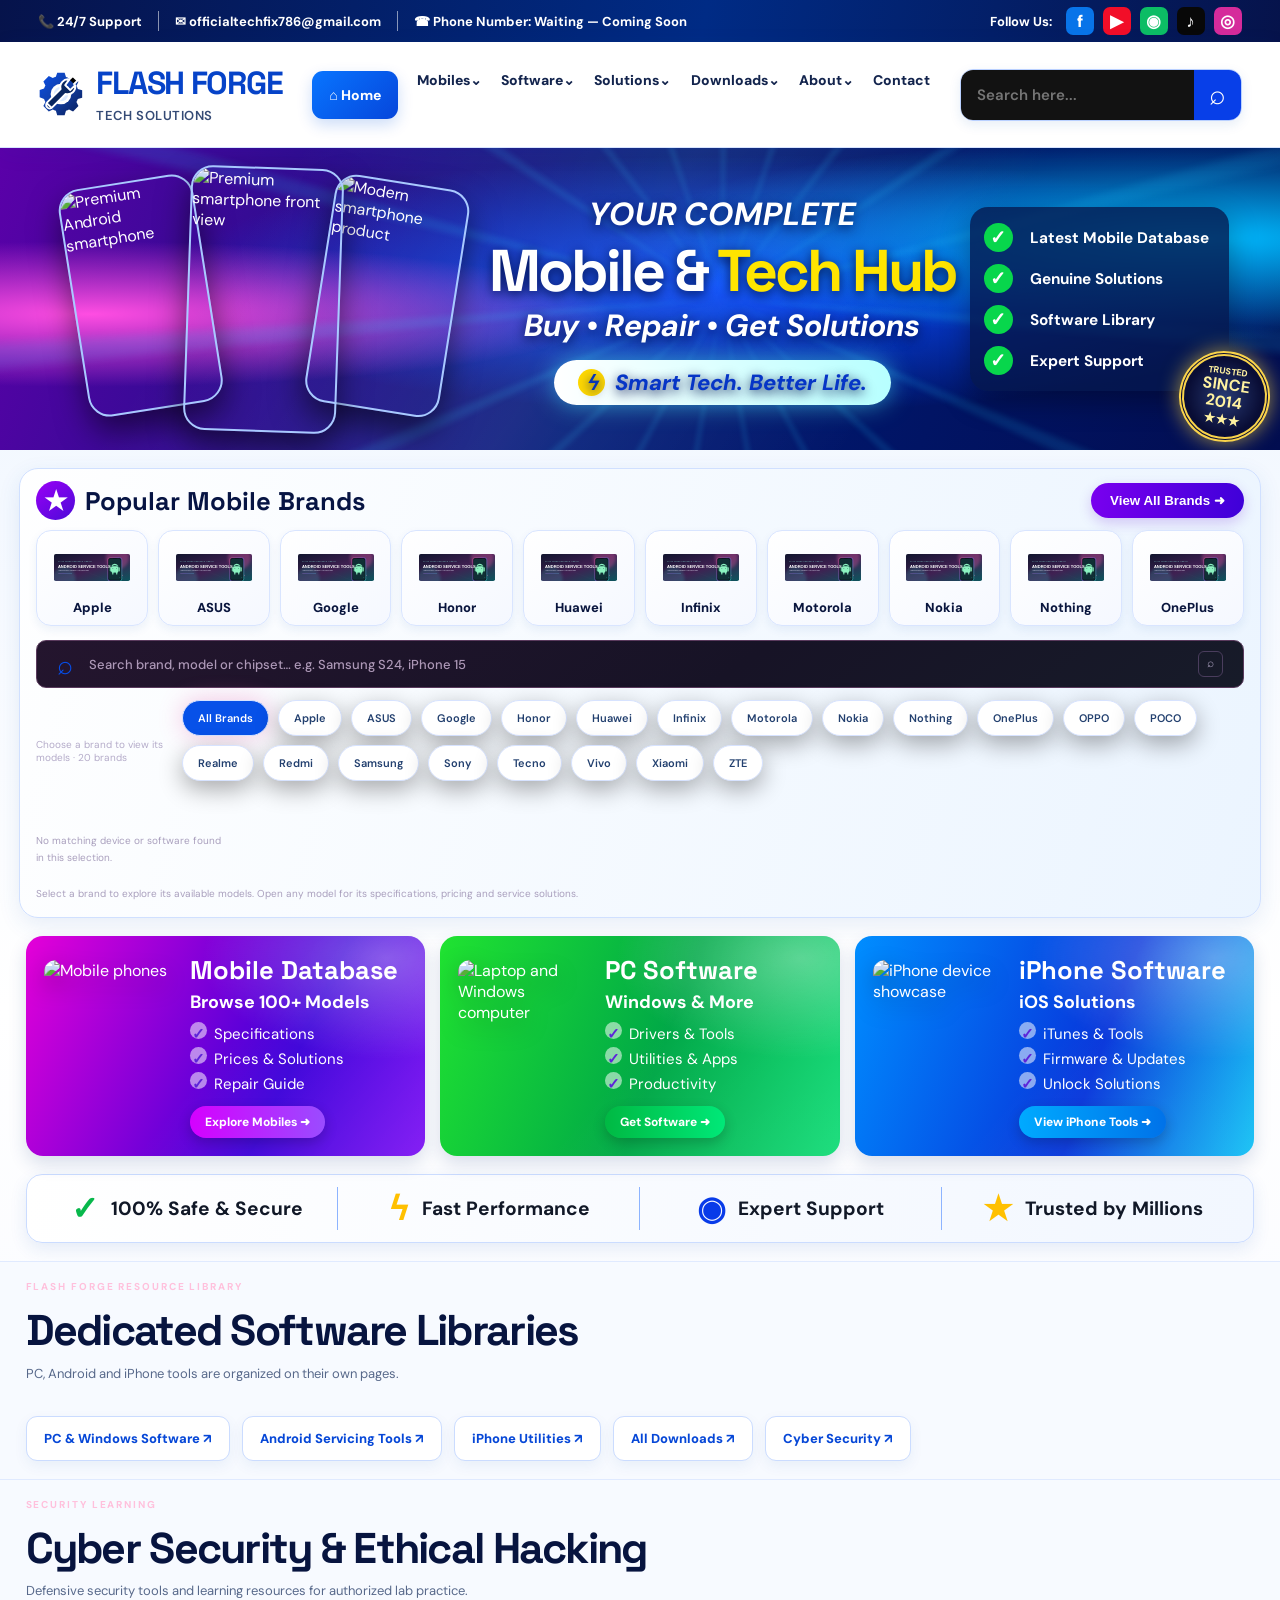
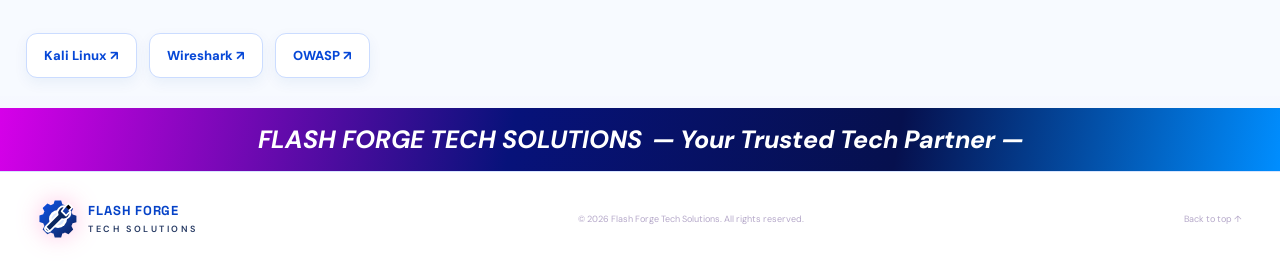
==== commit 8d143a42: "Show official email and phone number coming soon in top contact bar" ====
--- a/index.html
+++ b/index.html
@@ -11,7 +11,7 @@
 <script defer src="assets/js/database.js"></script><script defer src="assets/js/software-database.js"></script><script defer src="assets/js/app.js"></script>
 </head>
 <body class="ff-approved-home">
-<div class="contact-strip"><div class="contact-left"><span>📞 24/7 Support</span><i></i><a href="mailto:officialtechfix786@gmail.com">✉ officialtechfix786@gmail.com</a><i></i><a href="tel:+923001234567">☎ +92 300 1234567</a></div><div class="socials"><b>Follow Us:</b><a aria-label="Facebook" href="https://facebook.com/" target="_blank" rel="noopener">f</a><a aria-label="YouTube" href="https://youtube.com/" target="_blank" rel="noopener">▶</a><a aria-label="WhatsApp" href="https://wa.me/923001234567" target="_blank" rel="noopener">◉</a><a aria-label="TikTok" href="https://tiktok.com/" target="_blank" rel="noopener">♪</a><a aria-label="Instagram" href="https://instagram.com/" target="_blank" rel="noopener">◎</a></div></div>
+<div class="contact-strip"><div class="contact-left"><span>📞 24/7 Support</span><i></i><a href="mailto:officialtechfix786@gmail.com">✉ officialtechfix786@gmail.com</a><i></i><span>☎ Phone Number: Waiting — Coming Soon</span></div><div class="socials"><b>Follow Us:</b><a aria-label="Facebook" href="https://facebook.com/" target="_blank" rel="noopener">f</a><a aria-label="YouTube" href="https://youtube.com/" target="_blank" rel="noopener">▶</a><a aria-label="WhatsApp" href="https://wa.me/923001234567" target="_blank" rel="noopener">◉</a><a aria-label="TikTok" href="https://tiktok.com/" target="_blank" rel="noopener">♪</a><a aria-label="Instagram" href="https://instagram.com/" target="_blank" rel="noopener">◎</a></div></div>
 <header class="site-header approved-header">
 <a class="brand approved-brand" href="#home" aria-label="Flash Forge Tech Solutions home"><img src="assets/images/flash-forge-logo.svg" alt="FLASH FORGE logo" class="brand-logo"><span>FLASH FORGE<small>TECH SOLUTIONS</small></span></a>
 <button class="menu-toggle" aria-label="Toggle navigation" aria-expanded="false">☰</button>
